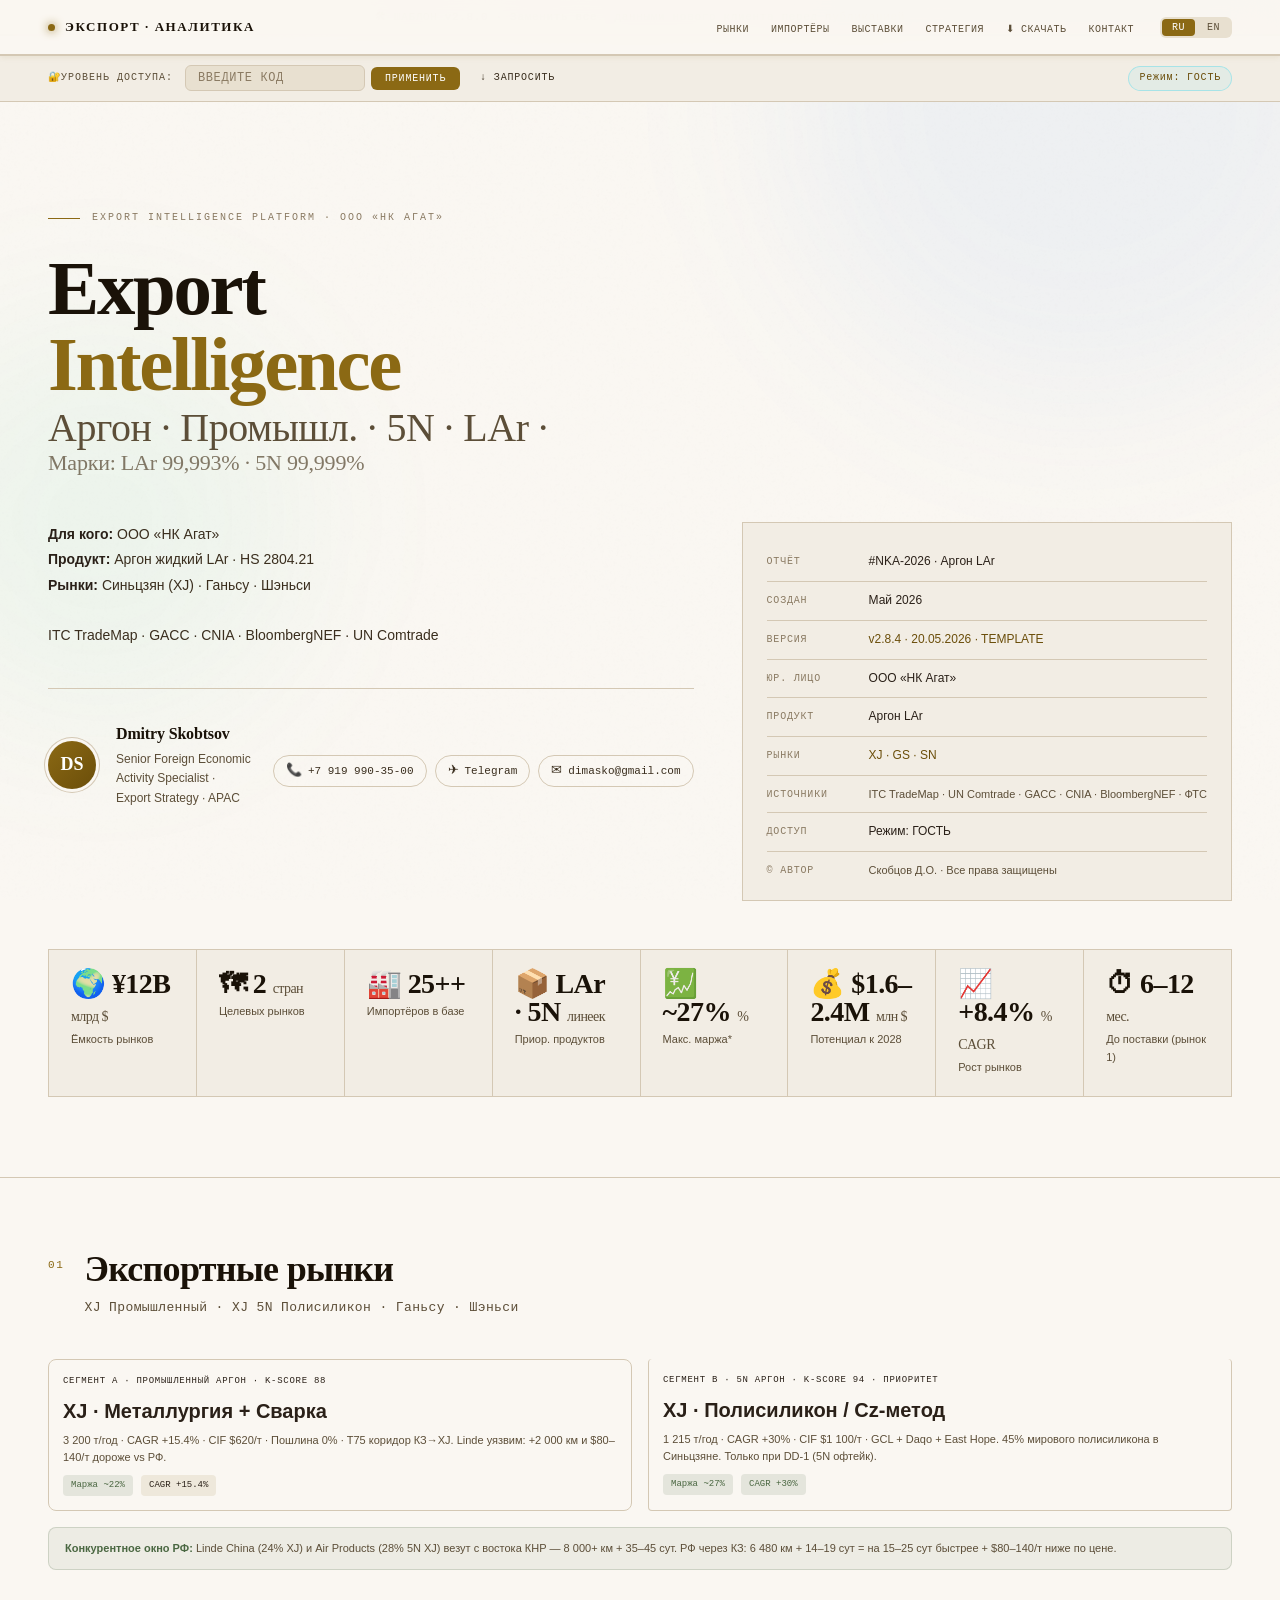
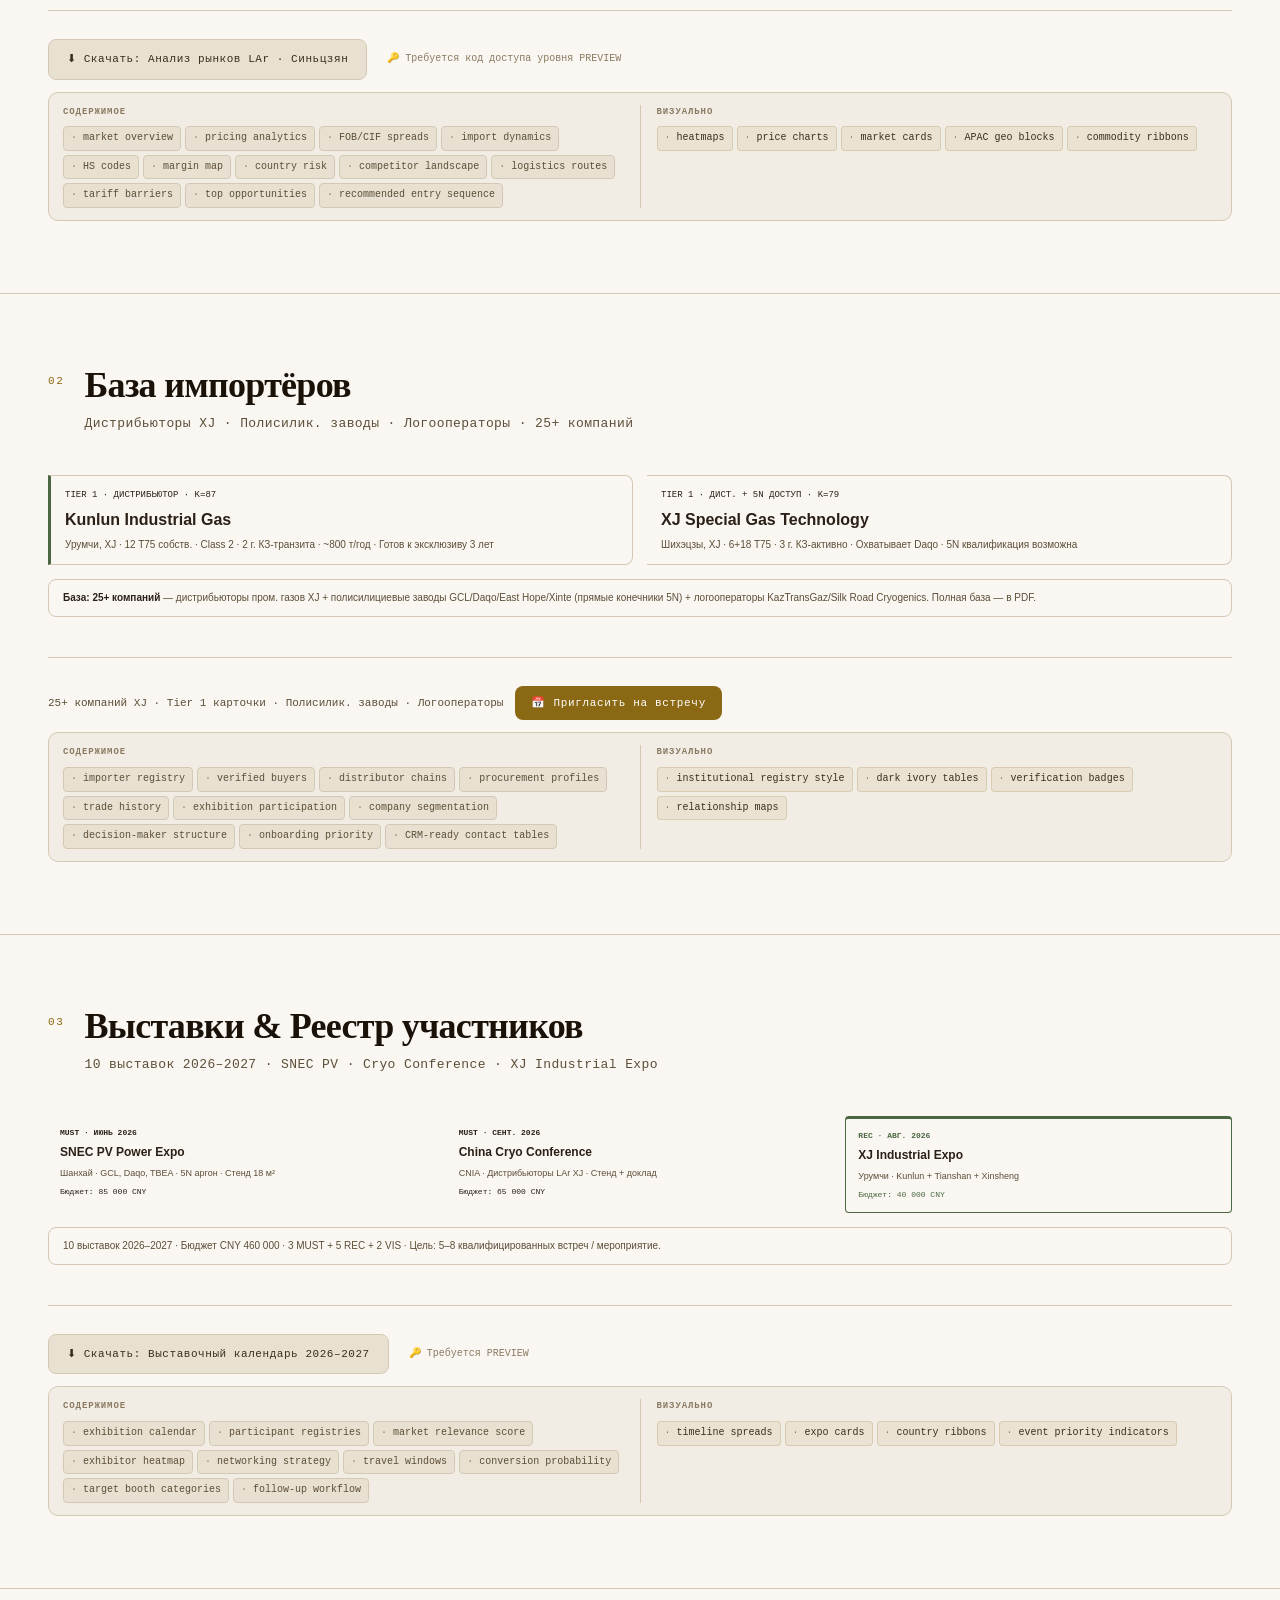
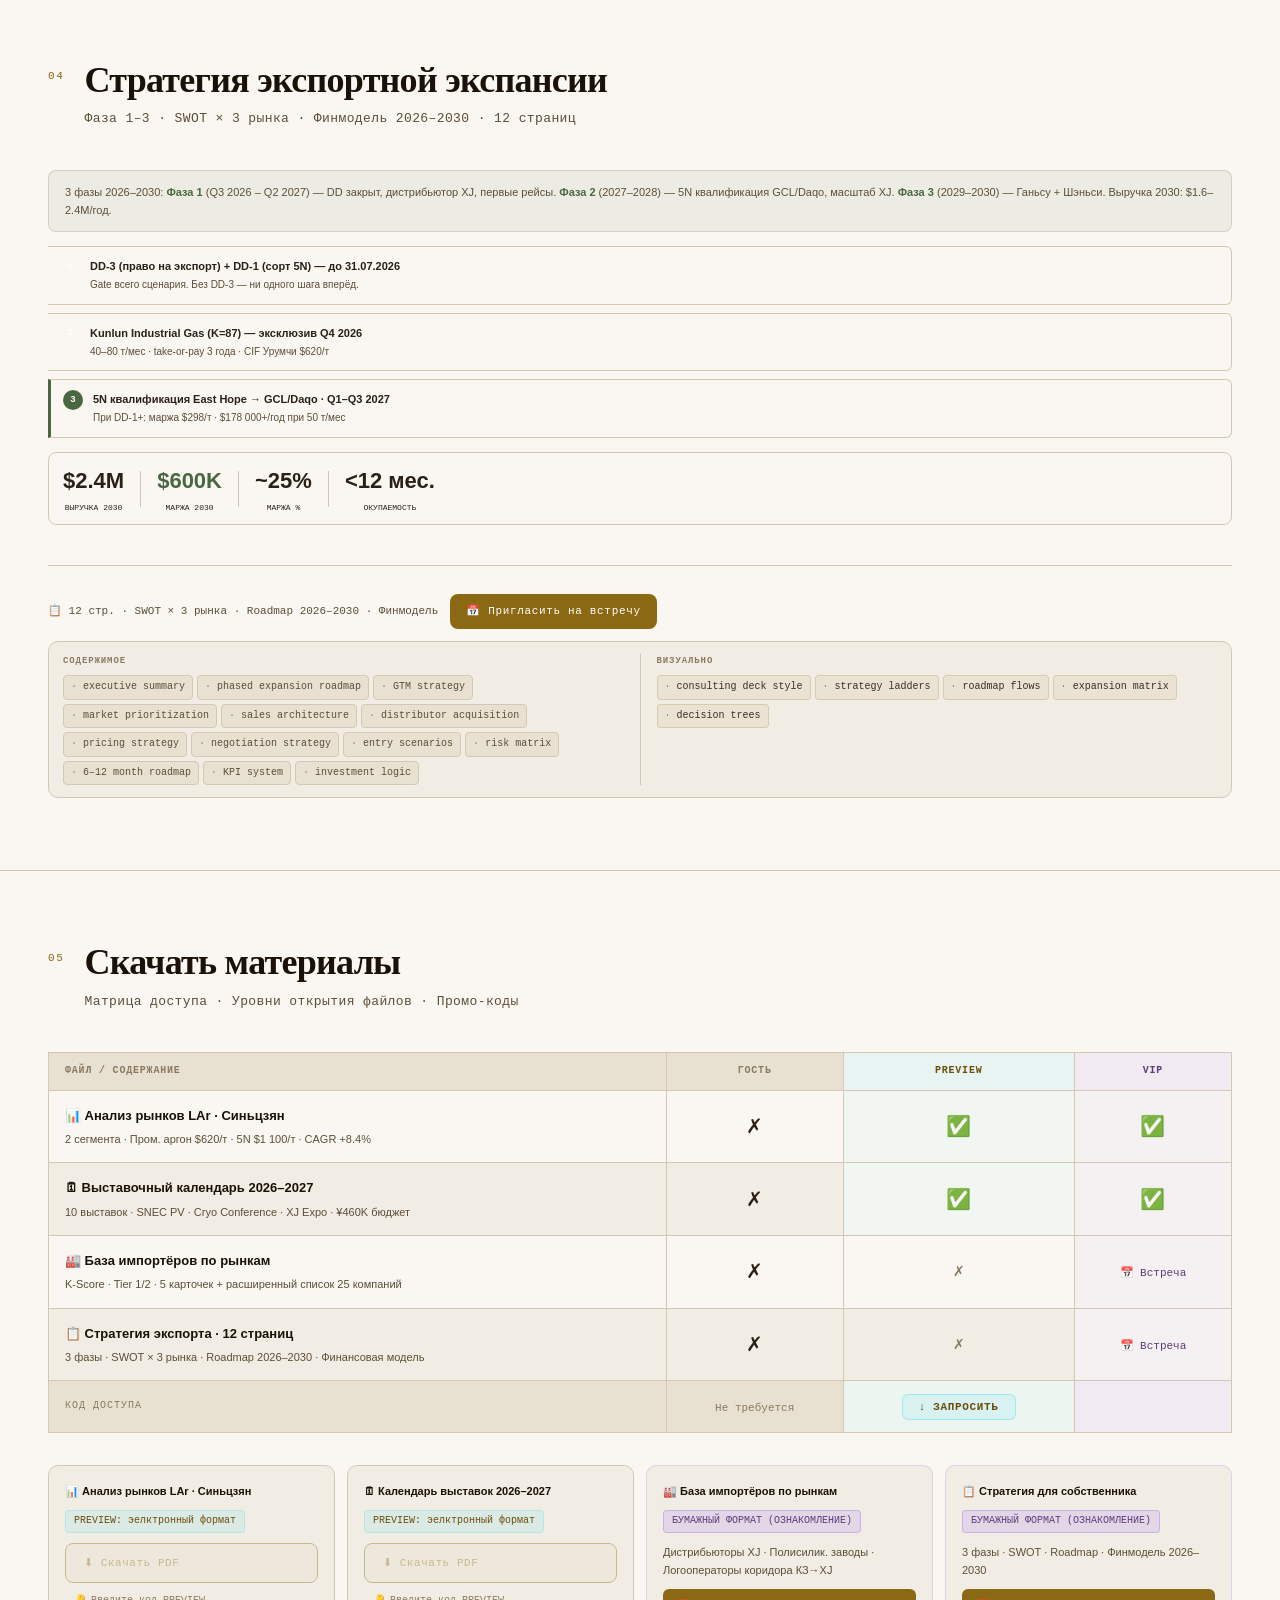
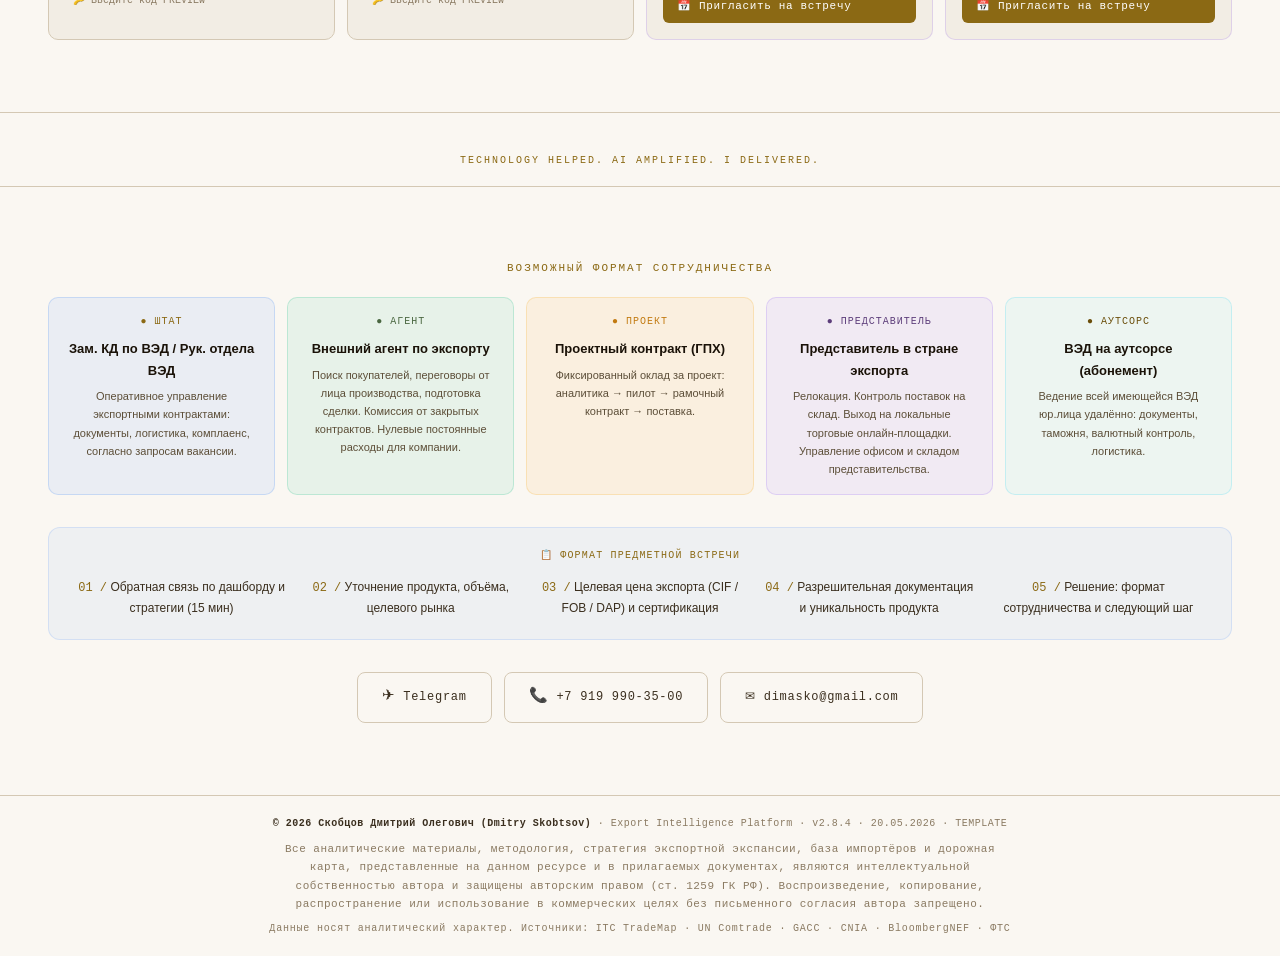
==== argon/index.html @ 14a4529c "fix v2.8.5: VIP buttons — DL_STYLE, unique ids, -bar transform [EIP argon NKA-2026]" ====
<!DOCTYPE html>
<html lang="ru"><head>
<!-- MASTER TEMPLATE v2.8.5 | Rules: tab-strip+showTab | container wrapper | max 2 imp-cards | roadmap-steps | no PDF in download-bar | tease principle | SKILL_init_v2.1 | FIXES: slot-empty comments only, CODES_HASH full not admin, FILE_URLS .html placeholders, VIP lvl>=2 transform -->
<meta http-equiv="Content-Type" content="text/html; charset=UTF-8">

<meta name="viewport" content="width=device-width, initial-scale=1.0">
<meta name="description" content="Export Intelligence Platform — Dmitry Skobtsov | Аргон LAr · Синьцзян · #NKA-2026">
<meta name="author" content="Dmitry Skobtsov">
<meta name="version" content="2.8.0">
<meta name="created" content="2026-05-10">
<meta name="copyright" content="© 2026 Dmitry Skobtsov. Все права защищены.">
<title>Export Intelligence · Dmitry Skobtsov · v2.8.2 · Template</title>

<link rel="preconnect" href="https://fonts.googleapis.com/">
<link href="./index_v2_6_3_files/css2" rel="stylesheet">

<style>
/* ═══════════════════════════════════════════════════════════════════
   TOKENS — Ivory-Bronze palette (v2.8.0)
═══════════════════════════════════════════════════════════════════ */

/* ═══ SLOT EMPTY STATE (template placeholder UI) ═══ */
.slot-empty{display:flex;flex-direction:column;align-items:center;justify-content:center;
  min-height:120px;border:1.5px dashed var(--line);border-radius:10px;margin:16px 0;
  background:var(--ink2);color:var(--dim);text-align:center;padding:20px;}
.slot-icon{font-size:28px;margin-bottom:8px;opacity:.4;}
.slot-label{font-size:13px;font-weight:600;color:var(--ghost);margin-bottom:4px;}
.slot-sub{font-family:var(--font-mono);font-size:10px;color:var(--muted);}
.slot-sub code{background:var(--ink3);padding:1px 5px;border-radius:3px;color:var(--amber);}

/* ═══ TEMPLATE v2.8.0 — заменить  перед публикацией ═══ */
:root {
  --ink: #faf7f2;
  --ink2: #f2ede4;
  --ink3: #e8e0d0;
  --line: #d4c8b4;
  --muted: #8a7a62;
  --dim: #5c4e38;
  --ghost: #3a2e1e;
  --text: #2a2018;
  --bright: #1a1208;
  --white: #ffffff;

  --blue: #8b6914;
  --blue-dim: rgba(139,105,20,.1);
  --cyan: #6b4e0a;
  --green: #4a6741;
  --green-dim: rgba(74,103,65,.1);
  --amber: #c27a10;
  --amber-dim: rgba(194,122,16,.1);
  --red: #8b2020;
  --purple: #5c3d7a;

  --blur-radius: 8px;
  --font-display: 'Cormorant Garamond', Georgia, serif;
  --font-mono: 'JetBrains Mono', monospace;
  --font-body: 'Manrope', sans-serif;
}

/* ── RESET ── */
*, *::before, *::after { box-sizing: border-box; margin: 0; padding: 0; }
html { scroll-behavior: smooth; font-size: 15px; }
body {
  background: #faf7f2;
  color: var(--text);
  font-family: var(--font-body);
  line-height: 1.65;
  overflow-x: hidden;
  -webkit-font-smoothing: antialiased;
}
::-webkit-scrollbar { width: 4px; }
::-webkit-scrollbar-track { background: var(--ink2); }
::-webkit-scrollbar-thumb { background: var(--muted); border-radius: 2px; }
a { color: var(--blue); text-decoration: none; }
a:hover { color: var(--cyan); }
img { max-width: 100%; }

/* ── NOISE TEXTURE ── */
body::before {
  content: '';
  position: fixed; inset: 0; z-index: 0;
  background-image: url("data:image/svg+xml,%3Csvg viewBox='0 0 256 256' xmlns='http://www.w3.org/2000/svg'%3E%3Cfilter id='noise'%3E%3CfeTurbulence type='fractalNoise' baseFrequency='0.9' numOctaves='4' stitchTiles='stitch'/%3E%3C/filter%3E%3Crect width='100%25' height='100%25' filter='url(%23noise)' opacity='0.03'/%3E%3C/svg%3E");
  pointer-events: none; opacity: .5;
}

/* ── GLOW ORBS ── */
.orb {
  position: fixed; border-radius: 50%;
  filter: blur(80px); pointer-events: none; z-index: 0;
}
.orb-1 { width: 600px; height: 600px; background: rgba(59,130,246,.06); top: -200px; right: -100px; animation: drift 20s ease-in-out infinite; }
.orb-2 { width: 400px; height: 400px; background: rgba(16,185,129,.05); bottom: 20%; left: -100px; animation: drift 25s ease-in-out infinite reverse; }
@keyframes drift { 0%,100%{transform:translate(0,0)} 50%{transform:translate(30px,20px)} }

/* ═══════════════════════════════════════════════════════════════════
   NAVIGATION
═══════════════════════════════════════════════════════════════════ */
.nav {
  position: fixed; top: 0; left: 0; right: 0; z-index: 1000;
  background: rgba(250,247,242,.97);
  backdrop-filter: blur(20px);
  -webkit-backdrop-filter: blur(20px);
  border-bottom: 2px solid var(--line);
  box-shadow: 0 1px 6px rgba(139,105,20,.10);
  height: 56px;
  display: flex; align-items: center;
  padding: 0 clamp(16px,4vw,48px);
  gap: 0;
}
.nav-brand {
  font-family: var(--font-display);
  font-size: 13px; font-weight: 700;
  letter-spacing: .12em; text-transform: uppercase;
  color: var(--bright);
  margin-right: auto;
  display: flex; align-items: center; gap: 10px;
}
.nav-brand-dot {
  width: 7px; height: 7px; border-radius: 50%;
  background: var(--blue);
  box-shadow: 0 0 10px var(--blue);
  animation: pulse-dot 2s ease infinite;
}
@keyframes pulse-dot { 0%,100%{opacity:1;transform:scale(1)} 50%{opacity:.5;transform:scale(.8)} }

.nav-links {
  display: flex; gap: 2px;
  list-style: none;
}
.nav-links a {
  font-family: var(--font-mono);
  font-size: 10px; font-weight: 400;
  color: var(--dim);
  padding: 5px 10px; border-radius: 5px;
  transition: all .2s; letter-spacing: .05em;
  text-transform: uppercase;
}
.nav-links a:hover, .nav-links a.active { color: var(--text); background: var(--ink3); }

.lang-toggle {
  display: flex; gap: 2px; margin-left: 16px;
  background: var(--ink3); border-radius: 6px; padding: 2px;
}
.lang-btn {
  font-family: var(--font-mono); font-size: 10px;
  padding: 3px 10px; border-radius: 4px; border: none;
  cursor: pointer; color: var(--dim);
  background: transparent; transition: all .2s; letter-spacing: .05em;
}
.lang-btn.active { background: var(--blue); color: var(--white); }

/* mobile menu */
.burger {
  display: none; flex-direction: column; gap: 5px;
  cursor: pointer; padding: 8px; margin-left: 12px;
}
.burger span { width: 22px; height: 2px; background: var(--ghost); border-radius: 1px; transition: all .3s; }

/* ═══════════════════════════════════════════════════════════════════
   PROMO CODE BAR
═══════════════════════════════════════════════════════════════════ */
.promo-bar {
  position: fixed; top: 56px; left: 0; right: 0; z-index: 999;
  background: rgba(242,237,228,.98);
  backdrop-filter: blur(16px);
  -webkit-backdrop-filter: blur(16px);
  border-bottom: 1px solid var(--line);
  padding: 8px clamp(16px,4vw,48px);
  display: flex; align-items: center; gap: 12px; flex-wrap: wrap;
}
.promo-label {
  font-family: var(--font-mono); font-size: 10px;
  color: var(--dim); letter-spacing: .1em; text-transform: uppercase;
  white-space: nowrap;
}
.promo-input-wrap {
  display: flex; gap: 6px; align-items: center;
}
.promo-input {
  font-family: var(--font-mono); font-size: 12px;
  background: var(--ink3); border: 1px solid var(--line);
  color: var(--bright); padding: 5px 12px; border-radius: 6px;
  outline: none; width: 180px; letter-spacing: .1em;
  transition: border-color .2s;
}
.promo-input:focus { border-color: var(--blue); }
.promo-input::placeholder { color: var(--muted); letter-spacing: .05em; }
.promo-btn {
  font-family: var(--font-mono); font-size: 10px;
  background: var(--blue); color: var(--white);
  border: none; padding: 6px 14px; border-radius: 6px;
  cursor: pointer; letter-spacing: .08em; text-transform: uppercase;
  transition: all .2s;
}
.promo-btn:hover { background: #2563eb; }
.promo-status {
  font-family: var(--font-mono); font-size: 11px;
  padding: 4px 10px; border-radius: 5px; display: none;
}
.promo-status.show { display: inline-flex; align-items: center; gap: 6px; }
.promo-status.ok { background: var(--green-dim); color: var(--green); border: 1px solid rgba(16,185,129,.2); }
.promo-status.vip { background: rgba(139,92,246,.12); color: var(--purple); border: 1px solid rgba(139,92,246,.2); }
.promo-status.err { background: rgba(239,68,68,.1); color: var(--red); border: 1px solid rgba(239,68,68,.2); }
.access-badge {
  margin-left: auto; white-space: nowrap;
  font-family: var(--font-mono); font-size: 10px;
  padding: 3px 10px; border-radius: 20px;
  border: 1px solid var(--line); color: var(--muted);
  letter-spacing: .08em;
}
.access-badge.preview { border-color: rgba(34,211,238,.3); color: var(--cyan); background: rgba(34,211,238,.07); }
.access-badge.full { border-color: rgba(139,92,246,.4); color: var(--purple); background: rgba(139,92,246,.1); }

/* ═══════════════════════════════════════════════════════════════════
   LAYOUT
═══════════════════════════════════════════════════════════════════ */
.main { position: relative; z-index: 1; padding-top: 110px; }
.container { max-width: 1280px; margin: 0 auto; padding: 0 clamp(16px,4vw,48px); }
.section { padding: 72px 0; }
.section + .section { border-top: 1px solid var(--line); }

/* ═══════════════════════════════════════════════════════════════════
   SECTION HEADER
═══════════════════════════════════════════════════════════════════ */
.sec-header {
  display: flex; align-items: flex-start; gap: 20px;
  margin-bottom: 40px;
}
.sec-num {
  font-family: var(--font-mono); font-size: 11px;
  color: var(--blue); letter-spacing: .15em;
  padding-top: 6px; white-space: nowrap;
}
.sec-titles { flex: 1; }
.sec-title {
  font-family: var(--font-display);
  font-size: clamp(22px, 3vw, 36px);
  font-weight: 700; color: var(--bright);
  letter-spacing: -.02em; line-height: 1.1;
  margin-bottom: 8px;
}
.sec-sub {
  font-size: 13px; color: var(--dim);
  font-family: var(--font-mono); letter-spacing: .03em;
}
.sec-action { margin-left: auto; flex-shrink: 0; }

/* ═══════════════════════════════════════════════════════════════════
   HERO / PREAMBLE
═══════════════════════════════════════════════════════════════════ */
.hero {
  padding: 64px 0 80px;
  border-bottom: 1px solid var(--line);
}
.hero-meta {
  font-family: var(--font-mono); font-size: 10px;
  color: var(--muted); letter-spacing: .2em; text-transform: uppercase;
  margin-bottom: 24px;
  display: flex; align-items: center; gap: 12px;
}
.hero-meta::before {
  content: ''; display: block;
  width: 32px; height: 1px; background: var(--blue);
}
.hero-title {
  font-family: var(--font-display);
  font-size: clamp(36px, 6vw, 80px);
  font-weight: 800; line-height: 1.0;
  letter-spacing: -.03em;
  color: var(--bright);
  margin-bottom: 16px;
}
.hero-title .line2 { color: var(--blue); display: block; }
.hero-title .line3 { color: var(--dim); font-size: .52em; font-weight: 400; display: block; letter-spacing: -.01em; margin-top: 4px; }

.hero-grid { display: grid; grid-template-columns: 1fr auto; gap: 48px; align-items: start; margin-top: 48px; }
.hero-brief { font-size: 14px; color: var(--ghost); line-height: 1.8; max-width: 640px; }
.hero-brief strong { color: var(--text); }

.meta-card {
  background: var(--ink2);
  border: 1px solid var(--line);
  border-radius: var(--r-lg);
  padding: 20px 24px;
  min-width: 280px;
}
.meta-row {
  display: flex; gap: 12px; padding: 9px 0;
  border-bottom: 1px solid var(--line); font-size: 12px;
}
.meta-row:last-child { border-bottom: none; padding-bottom: 0; }
.meta-key {
  font-family: var(--font-mono); color: var(--muted);
  font-size: 10px; letter-spacing: .08em; text-transform: uppercase;
  min-width: 90px; padding-top: 2px;
}
.meta-val { color: var(--text); font-weight: 500; }
.meta-val.highlight { color: var(--cyan); }
.meta-val.dim { color: var(--dim); font-size: 11px; }

/* author strip */
.author-strip {
  margin-top: 40px; padding-top: 32px;
  border-top: 1px solid var(--line);
  display: flex; align-items: center; gap: 20px; flex-wrap: wrap;
}
.author-avatar {
  width: 48px; height: 48px; border-radius: 50%;
  background: linear-gradient(135deg, var(--blue), var(--cyan));
  display: flex; align-items: center; justify-content: center;
  font-family: var(--font-display); font-size: 18px; font-weight: 700;
  color: var(--white); flex-shrink: 0;
  box-shadow: 0 0 0 3px var(--ink), 0 0 0 4px var(--line);
}
.author-info { flex: 1; }
.author-name {
  font-family: var(--font-display); font-size: 16px; font-weight: 700;
  color: var(--bright); letter-spacing: -.01em;
}
.author-title { font-size: 12px; color: var(--dim); margin-top: 2px; }
.author-contacts { display: flex; gap: 8px; margin-top: 12px; flex-wrap: wrap; }
.contact-pill {
  font-family: var(--font-mono); font-size: 11px;
  padding: 4px 12px; border-radius: 20px;
  border: 1px solid var(--line); color: var(--ghost);
  transition: all .2s; display: flex; align-items: center; gap: 6px;
}
.contact-pill:hover { border-color: var(--blue); color: var(--blue); }
.contact-pill .icon { font-size: 13px; }

/* KPI bar */
.kpi-strip {
  display: grid; grid-template-columns: repeat(auto-fit, minmax(140px, 1fr));
  gap: 1px; background: var(--line);
  border: 1px solid var(--line); border-radius: var(--r-lg);
  overflow: hidden; margin-top: 48px;
}
.kpi-cell { background: var(--ink2); padding: 20px 22px; }
.kpi-val {
  font-family: var(--font-display);
  font-size: 28px; font-weight: 800;
  color: var(--bright); letter-spacing: -.02em; line-height: 1;
  margin-bottom: 4px;
}
.kpi-val span { font-size: 14px; font-weight: 400; color: var(--dim); }
.kpi-lbl { font-size: 11px; color: var(--dim); }

/* ═══════════════════════════════════════════════════════════════════
   BLUR SYSTEM
═══════════════════════════════════════════════════════════════════ */
.blur-content {
  position: relative;
  transition: filter .4s ease;
}
/* Guest: rows 3+ are blurred */
.blur-content[data-blur="guest"] { filter: blur(var(--blur-radius)); user-select: none; pointer-events: none; }
/* Preview: rows 6+ are blurred */
.blur-content[data-blur="preview"] { filter: blur(var(--blur-radius)); user-select: none; pointer-events: none; }

/* Lock overlay */
.blur-wrap {
  position: relative; overflow: hidden;
}
.blur-lock {
  display: none;
  position: absolute; bottom: 0; left: 0; right: 0;
  background: linear-gradient(to top, var(--ink) 20%, transparent 100%);
  height: 120px; z-index: 10;
  align-items: flex-end; padding: 16px;
}
.blur-lock.visible { display: flex; }
.blur-lock-msg {
  font-family: var(--font-mono); font-size: 11px;
  color: var(--dim); display: flex; align-items: center; gap: 8px;
}
.blur-lock-msg .key-icon {
  font-size: 14px;
}

/* section-level blur overlay */
.section-blur-wrap { position: relative; }
.section-overlay {
  display: none;
  position: absolute; inset: 0;
  background: linear-gradient(to bottom, transparent 0%, rgba(11,13,17,.95) 40%, var(--ink) 100%);
  z-index: 20;
  align-items: center; justify-content: center;
  flex-direction: column; gap: 12px;
  text-align: center;
}
.section-overlay.visible { display: flex; }
.overlay-title {
  font-family: var(--font-display); font-size: 18px; font-weight: 600;
  color: var(--text);
}
.overlay-hint {
  font-family: var(--font-mono); font-size: 11px; color: var(--dim);
}

/* ═══════════════════════════════════════════════════════════════════
   CARDS & TABLES
═══════════════════════════════════════════════════════════════════ */
.card {
  background: var(--ink2); border: 1px solid var(--line);
  border-radius: var(--r-lg); padding: 20px 22px;
  transition: border-color .2s;
}
.card:hover { border-color: var(--muted); }
.card-title {
  font-family: var(--font-display); font-size: 14px; font-weight: 600;
  color: var(--bright); margin-bottom: 4px;
}
.card-sub { font-size: 11px; color: var(--dim); margin-bottom: 14px; font-family: var(--font-mono); }

/* grid layouts */
.grid-2 { display: grid; grid-template-columns: 1fr 1fr; gap: 14px; }
.grid-3 { display: grid; grid-template-columns: repeat(3, 1fr); gap: 14px; }
.grid-auto { display: grid; grid-template-columns: repeat(auto-fill, minmax(280px, 1fr)); gap: 14px; }

/* data table */
.data-table-wrap { overflow-x: auto; border-radius: var(--r); border: 1px solid var(--line); }
.data-table { width: 100%; border-collapse: collapse; min-width: 600px; }
.data-table th {
  font-family: var(--font-mono); font-size: 10px; font-weight: 500;
  color: var(--muted); text-align: left; padding: 10px 14px;
  background: var(--ink3); border-bottom: 1px solid var(--line);
  letter-spacing: .08em; text-transform: uppercase; white-space: nowrap;
}
.data-table td {
  padding: 10px 14px; border-bottom: 1px solid var(--line);
  font-size: 12px; vertical-align: middle;
}
.data-table tr:last-child td { border-bottom: none; }
.data-table tr:hover td { background: rgba(59,130,246,.04); }
.co-name { font-weight: 600; color: var(--bright); }
.co-type { font-size: 10px; color: var(--dim); margin-top: 1px; }

/* tags */
.tag-row { display: flex; gap: 4px; flex-wrap: wrap; }
.tag {
  font-family: var(--font-mono); font-size: 10px;
  padding: 2px 7px; border-radius: 4px;
  background: rgba(59,130,246,.1); border: 1px solid rgba(59,130,246,.2);
  color: #93c5fd; white-space: nowrap;
}
.tag.green { background: var(--green-dim); border-color: rgba(16,185,129,.25); color: #6ee7b7; }
.tag.amber { background: var(--amber-dim); border-color: rgba(245,158,11,.2); color: #fcd34d; }

/* priority pills */
.pri { font-family: var(--font-mono); font-size: 10px; font-weight: 600; padding: 2px 8px; border-radius: 4px; white-space: nowrap; }
.pri-h { background: var(--green-dim); color: var(--green); border: 1px solid rgba(16,185,129,.3); }
.pri-m { background: var(--amber-dim); color: var(--amber); border: 1px solid rgba(245,158,11,.25); }
.pri-l { background: var(--ink3); color: var(--muted); border: 1px solid var(--line); }

/* mini bar */
.mini-bar-wrap { display: flex; align-items: center; gap: 8px; font-size: 11px; }
.mini-track { width: 52px; height: 3px; background: var(--ink3); border-radius: 2px; overflow: hidden; }
.mini-fill { height: 100%; background: var(--blue); border-radius: 2px; }

/* flow bars */
.flow-list { display: flex; flex-direction: column; gap: 8px; margin-top: 12px; }
.flow-item { display: grid; grid-template-columns: 100px 1fr 40px; gap: 8px; align-items: center; font-size: 11px; }
.fl { color: var(--dim); overflow: hidden; text-overflow: ellipsis; white-space: nowrap; }
.ft { background: var(--ink3); border-radius: 2px; height: 4px; overflow: hidden; }
.ff { height: 100%; border-radius: 2px; transition: width 1s ease; }
.fp { text-align: right; font-family: var(--font-mono); color: var(--ghost); font-size: 10px; }

/* price mini-chart bars */
.price-bars { display: flex; align-items: flex-end; gap: 3px; height: 40px; }
.price-bar { flex: 1; border-radius: 2px 2px 0 0; opacity: .75; transition: opacity .2s; min-height: 4px; }
.price-bar:hover { opacity: 1; }
.chart-row { display: flex; justify-content: space-between; margin-top: 4px; }
.chart-lbl { font-family: var(--font-mono); font-size: 9px; color: var(--muted); }

/* ═══════════════════════════════════════════════════════════════════
   PRICE CARDS
═══════════════════════════════════════════════════════════════════ */
.price-card {
  background: var(--ink2); border: 1px solid var(--line);
  border-radius: var(--r-lg); padding: 18px 20px;
  position: relative; overflow: hidden;
}
.price-card::before {
  content: ''; position: absolute; top: 0; left: 0; right: 0; height: 2px;
}
.pc-blue::before { background: var(--blue); }
.pc-cyan::before { background: var(--cyan); }
.pc-green::before { background: var(--green); }
.pc-amber::before { background: var(--amber); }
.pc-purple::before { background: var(--purple); }
.price-name { font-size: 12px; font-weight: 600; color: var(--text); line-height: 1.4; margin-bottom: 4px; }
.price-hs { font-family: var(--font-mono); font-size: 10px; color: var(--muted); margin-bottom: 12px; }
.price-val {
  font-family: var(--font-display); font-size: 22px; font-weight: 800;
  color: var(--bright); letter-spacing: -.02em;
}
.price-unit { font-size: 11px; font-family: var(--font-mono); color: var(--dim); }
.price-delta { font-family: var(--font-mono); font-size: 11px; margin: 4px 0 12px; }
.delta-up { color: var(--green); }
.delta-down { color: var(--red); }
.price-range { font-size: 11px; color: var(--ghost); margin-top: 8px; }
.price-range strong { color: var(--text); }
.price-source { font-size: 10px; color: var(--muted); margin-top: 8px; font-family: var(--font-mono); border-top: 1px solid var(--line); padding-top: 8px; }
.price-markets { display: flex; gap: 4px; margin-top: 8px; }
.mkt-dot { font-family: var(--font-mono); font-size: 9px; padding: 2px 6px; border-radius: 3px; font-weight: 600; }
.m-cn { background: rgba(255,71,71,.12); color: #fca5a5; }
.m-in { background: var(--amber-dim); color: #fcd34d; }
.m-id { background: var(--green-dim); color: #6ee7b7; }
.m-my { background: var(--blue-dim); color: #93c5fd; }
.m-kr { background: rgba(139,92,246,.12); color: #c4b5fd; }
.m-vn { background: rgba(34,211,238,.1); color: #67e8f9; }

/* ═══════════════════════════════════════════════════════════════════
   MARKET TABS
═══════════════════════════════════════════════════════════════════ */
.tab-strip {
  display: flex; gap: 2px; flex-wrap: wrap;
  background: var(--ink2); padding: 4px; border-radius: 8px;
  border: 1px solid var(--line); margin-bottom: 24px; width: fit-content;
}
.tab-btn {
  font-family: var(--font-mono); font-size: 11px;
  padding: 6px 14px; border-radius: 6px; border: none;
  background: transparent; color: var(--dim);
  cursor: pointer; transition: all .2s; letter-spacing: .04em;
}
.tab-btn:hover { color: var(--text); background: var(--ink3); }
.tab-btn.act { background: var(--blue); color: var(--white); }
.tab-pane { display: none; }
.tab-pane.act { display: block; }

/* ═══════════════════════════════════════════════════════════════════
   STRATEGY ITEMS
═══════════════════════════════════════════════════════════════════ */
.strat-list { display: flex; flex-direction: column; gap: 6px; }
.strat-item {
  display: grid; grid-template-columns: 44px 1fr auto;
  align-items: center; gap: 14px;
  padding: 14px 16px;
  background: var(--ink2); border: 1px solid var(--line);
  border-radius: var(--r); transition: border-color .2s;
}
.strat-item:hover { border-color: var(--muted); }
.s-rank {
  font-family: var(--font-display); font-size: 22px; font-weight: 800;
  color: var(--muted); text-align: center; line-height: 1;
}
.s-rank.gold { color: var(--amber); }
.s-name { font-weight: 600; font-size: 13px; color: var(--bright); margin-bottom: 2px; }
.s-det { font-size: 11px; color: var(--dim); }
.s-margin-box { text-align: right; }
.s-pct { font-family: var(--font-display); font-size: 20px; font-weight: 800; color: var(--green); }
.s-price { font-family: var(--font-mono); font-size: 10px; color: var(--dim); }

/* ═══════════════════════════════════════════════════════════════════
   STEP TABLE (strategy roadmap)
═══════════════════════════════════════════════════════════════════ */
.step-table { display: flex; flex-direction: column; gap: 1px; }
.step-row {
  display: grid; grid-template-columns: 48px 1fr 180px;
  gap: 0; background: var(--ink2); border: 1px solid var(--line);
  border-radius: var(--r);
  overflow: hidden; font-size: 12px;
}
.step-num {
  background: var(--ink3); padding: 14px;
  font-family: var(--font-display); font-size: 18px; font-weight: 800;
  color: var(--blue); text-align: center;
  display: flex; align-items: center; justify-content: center;
  border-right: 1px solid var(--line);
}
.step-content { padding: 14px 16px; color: var(--text); line-height: 1.5; }
.step-deadline {
  padding: 14px; text-align: center;
  border-left: 1px solid var(--line);
  font-family: var(--font-mono); font-size: 10px;
  color: var(--amber); letter-spacing: .04em;
  display: flex; align-items: center; justify-content: center;
}

/* ═══════════════════════════════════════════════════════════════════
   CALENDAR TABLE
═══════════════════════════════════════════════════════════════════ */
.cal-table { width: 100%; border-collapse: collapse; }
.cal-table th {
  font-family: var(--font-mono); font-size: 10px; color: var(--muted);
  text-align: left; padding: 8px 12px; border-bottom: 1px solid var(--line);
  letter-spacing: .08em; text-transform: uppercase;
}
.cal-table td { padding: 10px 12px; border-bottom: 1px solid var(--line); font-size: 12px; vertical-align: middle; }
.cal-table tr:hover td { background: rgba(59,130,246,.04); }
.cal-table tr:last-child td { border-bottom: none; }
.cal-date { font-family: var(--font-mono); font-weight: 500; color: var(--blue); white-space: nowrap; }
.cal-name { font-weight: 600; color: var(--bright); }
.cal-loc { color: var(--dim); }
.cal-link a { color: var(--blue); font-family: var(--font-mono); font-size: 10px; }
.cal-link a:hover { color: var(--cyan); }
.cflag { display: inline-flex; align-items: center; gap: 4px; padding: 2px 8px; border-radius: 20px; font-family: var(--font-mono); font-size: 10px; }

/* ═══════════════════════════════════════════════════════════════════
   ADVANTAGES TABLE
═══════════════════════════════════════════════════════════════════ */
.adv-table { width: 100%; border-collapse: collapse; }
.adv-table th {
  font-size: 11px; text-align: left; padding: 10px 14px;
  background: var(--ink3); color: var(--dim);
  border: 1px solid var(--line); text-transform: uppercase; letter-spacing: .07em;
}
.adv-table th:last-child { color: var(--green); }
.adv-table td { padding: 10px 14px; border: 1px solid var(--line); font-size: 12px; vertical-align: top; }
.adv-table td:first-child { font-weight: 600; background: var(--ink2); color: var(--text); white-space: nowrap; }
.val-win { color: var(--green); }
.val-lose { color: var(--red); }
.val-neu { color: var(--dim); }

/* ═══════════════════════════════════════════════════════════════════
   DOWNLOAD BUTTON
═══════════════════════════════════════════════════════════════════ */
.download-bar {
  margin-top: 40px; padding-top: 28px;
  border-top: 1px solid var(--line);
  display: flex; align-items: center; gap: 12px; flex-wrap: wrap;
}
.dl-btn {
  display: inline-flex; align-items: center; gap: 8px;
  font-family: var(--font-mono); font-size: 11px; font-weight: 500;
  padding: 10px 18px; border-radius: 8px;
  border: 1px solid var(--line);
  background: var(--ink3); color: var(--ghost);
  cursor: pointer; transition: all .25s; letter-spacing: .05em;
  text-decoration: none; position: relative; overflow: hidden;
}
.dl-btn::before {
  content: ''; position: absolute; inset: 0;
  background: linear-gradient(135deg, transparent, rgba(59,130,246,.08));
  opacity: 0; transition: opacity .25s;
}
.dl-btn:hover { border-color: var(--blue); color: var(--blue); }
.dl-btn:hover::before { opacity: 1; }
.dl-icon { font-size: 14px; }
.dl-locked {
  font-family: var(--font-mono); font-size: 10px;
  color: var(--muted); display: flex; align-items: center; gap: 6px;
  margin-left: 8px;
}

/* ═══════════════════════════════════════════════════════════════════
   ALERT BOX
═══════════════════════════════════════════════════════════════════ */
.alert {
  padding: 12px 16px; border-radius: var(--r);
  border-left: 3px solid; font-size: 12px; line-height: 1.7; margin-bottom: 16px;
}
.alert-info { background: var(--blue-dim); border-color: var(--blue); }
.alert-success { background: var(--green-dim); border-color: var(--green); }
.alert-warn { background: var(--amber-dim); border-color: var(--amber); }

/* ═══════════════════════════════════════════════════════════════════
   FOOTER / CTA
═══════════════════════════════════════════════════════════════════ */
.footer-cta {
  border-top: 1px solid var(--line);
  padding: 72px 0;
  text-align: center;
}
.cta-eyebrow {
  font-family: var(--font-mono); font-size: 10px;
  color: var(--blue); letter-spacing: .2em; text-transform: uppercase;
  margin-bottom: 16px;
}
.cta-title {
  font-family: var(--font-display);
  font-size: clamp(28px, 4vw, 52px);
  font-weight: 800; color: var(--bright);
  letter-spacing: -.02em; margin-bottom: 12px; line-height: 1.1;
}
.cta-sub { font-size: 14px; color: var(--dim); max-width: 520px; margin: 0 auto 32px; line-height: 1.7; }
.cta-contacts {
  display: flex; gap: 12px; justify-content: center; flex-wrap: wrap;
}
.cta-btn {
  display: inline-flex; align-items: center; gap: 10px;
  font-family: var(--font-mono); font-size: 12px; font-weight: 500;
  padding: 12px 24px; border-radius: 8px;
  transition: all .25s; letter-spacing: .06em;
}
.cta-btn-primary {
  background: var(--blue); color: var(--white); border: none;
}
.cta-btn-primary:hover { background: #2563eb; color: var(--white); transform: translateY(-1px); }
.cta-btn-ghost {
  background: transparent; color: var(--ghost);
  border: 1px solid var(--line);
}
.cta-btn-ghost:hover { border-color: var(--muted); color: var(--text); }

.footer-legal {
  border-top: 1px solid var(--line); padding: 20px;
  text-align: center; font-family: var(--font-mono); font-size: 10px;
  color: var(--muted); letter-spacing: .05em;
}

/* ═══════════════════════════════════════════════════════════════════
   RESPONSIVE
═══════════════════════════════════════════════════════════════════ */
@media (max-width: 900px) {
  .hero-grid { grid-template-columns: 1fr; }
  .meta-card { min-width: auto; width: 100%; }
  .grid-2, .grid-3 { grid-template-columns: 1fr; }
  .step-row { grid-template-columns: 44px 1fr; }
  .step-deadline { display: none; }
  .nav-links { display: none; }
  .burger { display: flex; }
  .kpi-strip { grid-template-columns: repeat(2, 1fr); }
}
@media (max-width: 600px) {
  .kpi-strip { grid-template-columns: repeat(2, 1fr); }
  .promo-bar { gap: 8px; }
  .promo-input { width: 140px; }
  .access-badge { display: none; }
  .tab-strip { width: 100%; }
  .tab-btn { font-size: 10px; padding: 5px 10px; }
  .strat-item { grid-template-columns: 36px 1fr; }
  .s-margin-box { display: none; }
}

/* ── MOBILE NAV ── */
.mobile-menu {
  display: none; position: fixed; top: 56px; left: 0; right: 0; z-index: 998;
  background: rgba(250,247,242,.98); backdrop-filter: blur(20px);
  border-bottom: 1px solid var(--line);
  padding: 16px 20px; flex-direction: column; gap: 4px;
}
.mobile-menu.open { display: flex; }
.mobile-menu a {
  font-family: var(--font-mono); font-size: 12px; color: var(--dim);
  padding: 10px 12px; border-radius: 6px;
  transition: all .2s; text-transform: uppercase; letter-spacing: .08em;
}
.mobile-menu a:hover { color: var(--text); background: var(--ink3); }

/* ── FADE IN ── */
@keyframes fadeUp { from{opacity:0;transform:translateY(20px)} to{opacity:1;transform:translateY(0)} }
.fu { animation: fadeUp .6s ease both; }
.fu-d1 { animation-delay: .1s; }
.fu-d2 { animation-delay: .2s; }
.fu-d3 { animation-delay: .3s; }

/* ── DIVIDER ── */
.divider { height: 1px; background: var(--line); margin: 28px 0; }

/* ── MONO TEXT ── */
.mono { font-family: var(--font-mono); }
.dim-text { color: var(--dim); }
.bright-text { color: var(--bright); }

/* ── access indicator on section ── */
.access-gate {
  display: inline-flex; align-items: center; gap: 6px;
  font-family: var(--font-mono); font-size: 10px; color: var(--muted);
  padding: 3px 10px; border-radius: 20px;
  border: 1px solid var(--line); margin-left: 12px;
  vertical-align: middle;
}
.access-gate.locked { color: var(--red); border-color: rgba(239,68,68,.3); }
.access-gate.partial { color: var(--amber); border-color: rgba(245,158,11,.3); }
.access-gate.open { color: var(--green); border-color: rgba(16,185,129,.3); }

/* geo card */
.geo-card { background: var(--ink2); border: 1px solid var(--line); border-radius: var(--r-lg); padding: 16px; }
.geo-hd { display: flex; justify-content: space-between; align-items: center; margin-bottom: 12px; }
.geo-cn { font-family: var(--font-display); font-size: 15px; font-weight: 700; }
.ent-list { display: flex; flex-direction: column; gap: 6px; }
.ent { padding: 8px 10px; background: var(--ink3); border-radius: 6px; }
.ent-name { font-weight: 600; font-size: 12px; margin-bottom: 2px; }
.ent-loc { color: var(--dim); font-size: 10px; }
.ent-loc a { color: var(--blue); }
.ent-tags { display: flex; gap: 3px; margin-top: 4px; flex-wrap: wrap; }


/* ── Price Cards row (4 col) ─────────────────────────────────── */
.pc-legend { display:flex;align-items:center;gap:14px;flex-wrap:wrap;font-family:var(--font-mono);font-size:10px;color:var(--muted);margin-bottom:12px; }
.pc-legend span { display:flex;align-items:center;gap:5px; }
.pc-legend-line { display:inline-block;width:18px;height:2px;border-radius:1px; }
.pc-row { display:grid;grid-template-columns:repeat(4,1fr);gap:12px;margin-bottom:28px; }
@media(max-width:1100px){.pc-row{grid-template-columns:repeat(3,1fr)}}
@media(max-width:780px) {.pc-row{grid-template-columns:repeat(2,1fr)}}
@media(max-width:480px) {.pc-row{grid-template-columns:1fr}}
.price-card{background:var(--ink2);border:1px solid var(--line);border-radius:12px;padding:14px 16px 12px;position:relative;overflow:hidden;transition:box-shadow .2s,transform .2s;}
.price-card:hover{box-shadow:0 4px 20px rgba(139,105,20,.12);transform:translateY(-2px);}
.price-card::before{content:'';position:absolute;top:0;left:0;right:0;height:3px;}
.pc-blue::before{background:linear-gradient(90deg,#8b6914,#c27a10);}
.pc-cyan::before{background:linear-gradient(90deg,#4a6741,#8b6914);}
.pc-green::before{background:linear-gradient(90deg,#4a6741,#6b8e44);}
.pc-amber::before{background:linear-gradient(90deg,#c27a10,#8b2020);}
.pc-purple::before{background:linear-gradient(90deg,#5c3d7a,#4a6741);}
.pc-blurred{filter:blur(5px);user-select:none;pointer-events:none;opacity:.65;}
.price-name{font-size:12px;font-weight:700;color:var(--bright);margin-bottom:2px;white-space:nowrap;overflow:hidden;text-overflow:ellipsis;}
.price-hs{font-family:var(--font-mono);font-size:10px;color:var(--muted);margin-bottom:8px;}
.price-val{font-family:var(--font-display);font-size:22px;font-weight:800;color:var(--bright);letter-spacing:-.02em;line-height:1;}
.price-currency{font-family:var(--font-mono);font-size:10px;color:var(--dim);}
.price-delta{font-family:var(--font-mono);font-size:11px;font-weight:700;margin:4px 0 6px;}
.delta-up{color:var(--green);} .delta-down{color:var(--red);}
.pc-spark-wrap{height:56px;margin:6px 0 4px;position:relative;}
.pc-spark-wrap svg{width:100%;height:100%;overflow:visible;}
.pc-spark-tip{position:absolute;top:-30px;left:50%;transform:translateX(-50%);background:var(--ink);border:1px solid var(--line);border-radius:6px;padding:4px 8px;font-family:var(--font-mono);font-size:10px;color:var(--text);white-space:nowrap;pointer-events:none;opacity:0;transition:opacity .15s;z-index:20;}
.pc-spark-tip.show{opacity:1;}
.pc-forecast{font-family:var(--font-mono);font-size:9px;display:flex;gap:6px;flex-wrap:wrap;margin-top:4px;}
.fc-bull{color:var(--green);} .fc-base{color:var(--muted);} .fc-bear{color:var(--red);}
.price-markets{display:flex;gap:3px;flex-wrap:wrap;margin-top:6px;}
.mkt-dot{font-family:var(--font-mono);font-size:9px;padding:1px 5px;border-radius:3px;font-weight:700;}
.m-cn{background:rgba(139,30,30,.08);color:#7c2020;} .m-ae{background:rgba(194,122,16,.10);color:#7a4e0a;}
.m-vn{background:rgba(107,78,10,.08);color:#4a3010;} .m-my{background:rgba(139,105,20,.08);color:#5c430a;}
.m-kr{background:rgba(92,61,122,.08);color:#3d1f5c;} .m-sg{background:rgba(74,103,65,.08);color:#2d5226;}
.price-source{font-family:var(--font-mono);font-size:9px;color:var(--muted);margin-top:6px;border-top:1px solid var(--line);padding-top:5px;}
@keyframes pp{0%,100%{r:3;opacity:.5}50%{r:6;opacity:0}}
.pc-pulse{animation:pp 2.4s ease-in-out infinite;}

/* ── Section divider ─────────────────────────────────────────── */
.section-divider{height:1px;background:var(--line);margin:28px 0 24px;}

/* ── PDF Content Blurb ──────────────────────────────────────── */
.pdf-blurb{display:flex;gap:12px;flex-wrap:wrap;margin-top:12px;padding:12px 14px;background:var(--ink2);border:1px solid var(--line);border-radius:10px;}
.pdf-blurb-col{flex:1;min-width:140px;}
.pdf-blurb-label{font-family:var(--font-mono);font-size:9px;font-weight:700;color:var(--muted);text-transform:uppercase;letter-spacing:.1em;margin-bottom:7px;}
.pdf-blurb-tags{display:flex;flex-wrap:wrap;gap:4px;}
.pdf-blurb-item{font-family:var(--font-mono);font-size:10px;color:var(--dim);background:var(--ink3);border:1px solid var(--line);padding:3px 7px;border-radius:4px;white-space:nowrap;}
.pdf-blurb-item::before{content:'·  ';color:var(--muted);}
.pdf-blurb-visual{color:var(--ghost);background:rgba(139,105,20,.07);border-color:rgba(139,105,20,.2);}
.pdf-blurb-div{width:1px;background:var(--line);margin:0 4px;align-self:stretch;}
@media(max-width:600px){.pdf-blurb{flex-direction:column;} .pdf-blurb-div{width:100%;height:1px;margin:4px 0;}}

/* ── Blur system → ivory ─────────────────────────────────────── */
.section-overlay{background:linear-gradient(to bottom,transparent 0%,rgba(250,247,242,.96) 40%,#faf7f2 100%)!important;}
.blur-lock{background:linear-gradient(to top,#faf7f2 20%,transparent 100%)!important;}
</style>
</head>
<body>

<!-- BACKGROUND ORBS -->
<div class="orb orb-1"></div>
<div class="orb orb-2"></div>

<!-- ═══════════ NAVIGATION ═══════════ -->
<nav class="nav">
  <div class="nav-brand">
    <div class="nav-brand-dot"></div>
    <span data-ru="ЭКСПОРТ · АНАЛИТИКА" data-en="EXPORT · INTELLIGENCE">ЭКСПОРТ · АНАЛИТИКА</span>
  </div>
  <ul class="nav-links">
    <li><a href="#markets" data-ru="Рынки" data-en="Markets" class="">Рынки</a></li>
    <li><a href="#importers" data-ru="Импортёры" data-en="Importers" class="">Импортёры</a></li>
    <li><a href="#calendar" data-ru="Выставки" data-en="Exhibitions" class="">Выставки</a></li>
    <li><a href="#strategy" data-ru="Стратегия" data-en="Strategy" class="">Стратегия</a></li>
    <li><a href="#downloads" data-ru="⬇ Скачать" data-en="⬇ Download" class="">⬇ Скачать</a></li>
    <li><a href="#cta" data-ru="Контакт" data-en="Contact" class="">Контакт</a></li>
  </ul>
  <div class="lang-toggle">
    <button class="lang-btn active" onclick="setLang(&#39;ru&#39;)">RU</button>
    <button class="lang-btn" onclick="setLang(&#39;en&#39;)">EN</button>
  </div>
  <div class="burger" onclick="toggleMenu()">
    <span></span><span></span><span></span>
  </div>
</nav>

<!-- MOBILE MENU -->
<div class="mobile-menu" id="mobile-menu">
  <a href="#markets" onclick="toggleMenu()" data-ru="Рынки" data-en="Markets">Рынки</a>
  <a href="#importers" onclick="toggleMenu()" data-ru="Импортёры" data-en="Importers">Импортёры</a>
  <a href="#calendar" onclick="toggleMenu()" data-ru="Выставки" data-en="Exhibitions">Выставки</a>
  <a href="#strategy" onclick="toggleMenu()" data-ru="Стратегия" data-en="Strategy">Стратегия</a>
  <a href="#downloads" onclick="toggleMenu()" data-ru="⬇ Скачать файлы" data-en="⬇ Download files">⬇ Скачать файлы</a>
  <a href="#" onclick="toggleMenu();setTimeout(()=&gt;scrollToContacts(),300)" data-ru="Контакт" data-en="Contact">Контакт</a>
</div>

<!-- ═══════════ TEMPLATE NOTICE ═══════════ -->
<div style="background:rgba(139,105,20,.12);border-bottom:2px solid rgba(139,105,20,.3);padding:8px 24px;font-family:var(--font-mono);font-size:11px;color:var(--blue);letter-spacing:.06em;text-align:center;position:relative;z-index:999">
  🛠 ШАБЛОН v2.8.0 · Заменить все <code style="background:rgba(139,105,20,.15);padding:1px 5px;border-radius:3px"></code> данными нового клиента перед публикацией
</div>
<!-- ═══════════ PROMO BAR ═══════════ -->
<div class="promo-bar">
  <div class="promo-label" data-ru="🔐 Код доступа:" data-en="🔐 Access code:">🔐Уровень доступа:</div>
  <div class="promo-input-wrap">
    <input class="promo-input" type="text" id="promoInput" placeholder="ВВЕДИТЕ КОД" maxlength="20" autocomplete="off">
    <button class="promo-btn" onclick="applyPromo()" data-ru="ПРИМЕНИТЬ" data-en="UNLOCK">ПРИМЕНИТЬ</button>
    <a class="promo-btn" href="#" onclick="scrollToContacts(event)" style="background: transparent; border-color: var(--muted); color: var(--ghost); text-decoration: none; padding: 6px 14px; border-radius: 6px; font-family: var(--font-mono); font-size: 10px; letter-spacing: 0.08em; text-transform: uppercase; display: inline-flex; align-items: center; gap: 5px; transition: 0.2s;" onmouseover="this.style.borderColor=&#39;var(--cyan)&#39;;this.style.color=&#39;var(--cyan)&#39;" onmouseout="this.style.borderColor=&#39;var(--muted)&#39;;this.style.color=&#39;var(--ghost)&#39;" data-ru="↓ ЗАПРОСИТЬ" data-en="↓ REQUEST">↓ ЗАПРОСИТЬ</a>
  </div>
  <div class="promo-status" id="promoStatus"></div>
  <div class="access-badge preview" id="accessBadge" data-ru="Режим: ГОСТЬ" data-en="Mode: GUEST">Режим: ГОСТЬ</div>
</div>

<!-- ═══════════ MAIN CONTENT ═══════════ -->
<main class="main">

<!-- ── HERO / PREAMBLE ── -->
<div class="hero">
  <div class="container">
    <div class="hero-meta fu">
      <span data-ru="Export Intelligence Platform · ООО «НК Агат»" data-en="Export Intelligence Platform · NK Agat LLC">Export Intelligence Platform · ООО «НК Агат»</span>
    </div>
    <h1 class="hero-title fu fu-d1">
      Export
      <span class="line2">Intelligence</span>
      <span class="line3" data-ru="Аргон · Промышл. · 5N · LAr ·" data-en="Argon · Industrial · 5N · LAr ·">Аргон · Промышл. · 5N · LAr ·</span>
      <span class="line3" style="font-size:clamp(14px,1.8vw,22px);opacity:.75" data-ru="Марки: LAr 99,993% · 5N 99,999%" data-en="Grades: LAr 99.993% · 5N 99.999%">Марки: LAr 99,993% · 5N 99,999%</span>
    </h1>

    <div class="hero-grid fu fu-d2">
      <div>
        <p class="hero-brief">
          <strong data-ru="Для кого:" data-en="Prepared for:">Для кого:</strong> <span id="client-name" data-ru="ООО «НК Агат»" data-en="NK Agat LLC">ООО «НК Агат»</span><br>
          <strong data-ru="Продукт:" data-en="Product:">Продукт:</strong> <span id="product-name" data-ru="Аргон жидкий LAr · HS 2804.21" data-en="Liquid Argon LAr · HS 2804.21">Аргон жидкий LAr · HS 2804.21</span><br>
          <strong data-ru="Рынки:" data-en="Target markets:">Рынки:</strong> <span data-ru="Синьцзян (XJ) · Ганьсу · Шэньси" data-en="Xinjiang (XJ) · Gansu · Shaanxi">Синьцзян (XJ) · Ганьсу · Шэньси</span><br><br>
          <span data-ru="ITC TradeMap · GACC · CNIA · BloombergNEF · UN Comtrade" data-en="Analysis based on Fastmarkets, SMM, Metal Bulletin, Argus Media public data, exhibition registries 2023–2025, ITC TradeMap and UN Comtrade. Methodology and strategy are original author&#39;s work.">ITC TradeMap · GACC · CNIA · BloombergNEF · UN Comtrade</span>
        </p>

        <div class="author-strip">
          <div class="author-avatar">DS</div>
          <div class="author-info">
            <div class="author-name">Dmitry Skobtsov</div>
            <div class="author-title" data-ru="Senior Foreign Economic Activity Specialist · Export Strategy · APAC" data-en="Senior Foreign Economic Activity Specialist · Export Strategy · APAC">Senior Foreign Economic Activity Specialist · Export Strategy · APAC</div>
          </div>
          <div class="author-contacts">
            <a class="contact-pill" href="tel:+79199903500">
              <span class="icon">📞</span> +7 919 990-35-00
            </a>
            <a class="contact-pill" href="https://t.me/dimasko" target="_blank">
              <span class="icon">✈</span> Telegram
            </a>
            <a class="contact-pill" href="mailto:dimasko@gmail.com">
              <span class="icon">✉</span> dimasko@gmail.com
            </a>
          </div>
        </div>
      </div>

      <div class="meta-card fu fu-d3">
        <div class="meta-row">
          <div class="meta-key" data-ru="Отчёт" data-en="Report">Отчёт</div>
          <div class="meta-val">#NKA-2026 · Аргон LAr</div>
        </div>
        <div class="meta-row">
          <div class="meta-key" data-ru="Создан" data-en="Created">Создан</div>
          <div class="meta-val">Май 2026</div>
        </div>
        <div class="meta-row">
          <div class="meta-key" data-ru="Версия" data-en="Version">Версия</div>
          <div class="meta-val" style="color:var(--cyan)" id="ver-meta-card"></div>
        </div>
        <div class="meta-row">
          <div class="meta-key" data-ru="Юр. лицо" data-en="Entity">Юр. лицо</div>
          <div class="meta-val">ООО «НК Агат»</div>
        </div>
        <div class="meta-row">
          <div class="meta-key" data-ru="Продукт" data-en="Product">Продукт</div>
          <div class="meta-val">Аргон LAr</div>
        </div>
        <div class="meta-row">
          <div class="meta-key" data-ru="Рынки" data-en="Markets">Рынки</div>
          <div class="meta-val highlight">XJ · GS · SN</div>
        </div>
        <div class="meta-row">
          <div class="meta-key" data-ru="Источники" data-en="Sources">Источники</div>
          <div class="meta-val dim">ITC TradeMap · UN Comtrade · GACC · CNIA · BloombergNEF · ФТС</div>
        </div>
        <div class="meta-row">
          <div class="meta-key" data-ru="Доступ" data-en="Access">Доступ</div>
          <div class="meta-val" id="meta-access" data-ru="Режим: ГОСТЬ" data-en="Mode: GUEST">Режим: ГОСТЬ</div>
        </div>
        <div class="meta-row">
          <div class="meta-key" data-ru="© Автор" data-en="© Author">© Автор</div>
          <div class="meta-val" style="color:var(--dim);font-size:11px">Скобцов Д.О. · Все права защищены</div>
        </div>
      </div>
    </div>

    <!-- KPI STRIP -->
    <div class="kpi-strip">
      <div class="kpi-cell">
  <div class="kpi-val">🌍 ¥12B <span>млрд $</span></div>
  <div class="kpi-lbl" data-ru="Ёмкость рынков" data-en="Market capacity">Ёмкость рынков</div>
</div><div class="kpi-cell">
  <div class="kpi-val">🗺 2 <span>стран</span></div>
  <div class="kpi-lbl" data-ru="Целевых рынков" data-en="Target markets">Целевых рынков</div>
</div><div class="kpi-cell">
  <div class="kpi-val">🏭 25++ <span></span></div>
  <div class="kpi-lbl" data-ru="Импортёров в базе" data-en="Importers in DB">Импортёров в базе</div>
</div><div class="kpi-cell">
  <div class="kpi-val">📦 LAr · 5N <span>линеек</span></div>
  <div class="kpi-lbl" data-ru="Приор. продуктов" data-en="Priority products">Приор. продуктов</div>
</div><div class="kpi-cell">
  <div class="kpi-val">💹 ~27% <span>%</span></div>
  <div class="kpi-lbl" data-ru="Макс. маржа*" data-en="Max margin*">Макс. маржа*</div>
</div><div class="kpi-cell">
  <div class="kpi-val">💰 $1.6–2.4M <span>млн $</span></div>
  <div class="kpi-lbl" data-ru="Потенциал к 2028" data-en="Revenue 2028">Потенциал к 2028</div>
</div><div class="kpi-cell">
  <div class="kpi-val">📈 +8.4% <span>% CAGR</span></div>
  <div class="kpi-lbl" data-ru="Рост рынков" data-en="Market CAGR">Рост рынков</div>
</div><div class="kpi-cell">
  <div class="kpi-val">⏱ 6–12 <span>мес.</span></div>
  <div class="kpi-lbl" data-ru="До поставки (рынок 1)" data-en="To shipment (market 1)">До поставки (рынок 1)</div>
</div>
    </div>
  </div>
</div>

<!-- ═══════════════════════════════════════════════════════════════════
     SECTION 1 — EXPORT MARKETS
═══════════════════════════════════════════════════════════════════ -->
<section class="section" id="markets">
  <div class="container">
    <div class="sec-header">
      <div class="sec-num">01</div>
      <div class="sec-titles">
        <div class="sec-title" data-ru="Экспортные рынки" data-en="Export Markets">Экспортные рынки</div>
        <div class="sec-sub" data-ru="XJ Промышленный · XJ 5N Полисиликон · Ганьсу · Шэньси" data-en="XJ Industrial · XJ 5N Polysilicon · Gansu · Shaanxi">XJ Промышленный · XJ 5N Полисиликон · Ганьсу · Шэньси</div>
      </div>
    </div>

        <!--  — Вставить контент из SKILL_export-market →
        <!--  -->
    <!-- INSERT_SECTION_01_MARKETS_HERE -->
<div style="display:grid;grid-template-columns:1fr 1fr;gap:16px;margin-bottom:16px;">
  <div style="background:var(--ivory2);border:1px solid var(--line);border-radius:8px;padding:14px;">
    <div style="font-family:var(--font-mono);font-size:9px;color:var(--gold);text-transform:uppercase;letter-spacing:.08em;margin-bottom:6px;">Сегмент A · Промышленный аргон · K-Score 88</div>
    <div style="font-family:var(--font-serif);font-size:20px;font-weight:700;color:var(--text);margin-bottom:4px;">XJ · Металлургия + Сварка</div>
    <div style="font-size:11px;color:var(--dim);line-height:1.6;margin-bottom:8px;">3 200 т/год · CAGR +15.4% · CIF $620/т · Пошлина 0% · T75 коридор КЗ→XJ. Linde уязвим: +2 000 км и $80–140/т дороже vs РФ.</div>
    <div style="display:flex;gap:8px;flex-wrap:wrap;">
      <span style="background:rgba(74,103,65,.12);color:var(--green);font-family:var(--font-mono);font-size:9px;padding:3px 8px;border-radius:4px;">Маржа ~22%</span>
      <span style="background:rgba(139,105,20,.1);color:var(--gold);font-family:var(--font-mono);font-size:9px;padding:3px 8px;border-radius:4px;">CAGR +15.4%</span>
    </div>
  </div>
  <div style="background:var(--ivory2);border:1px solid var(--line);border-top:3px solid var(--gold);border-radius:4px;padding:14px;">
    <div style="font-family:var(--font-mono);font-size:9px;color:var(--gold);text-transform:uppercase;letter-spacing:.08em;margin-bottom:6px;">Сегмент B · 5N Аргон · K-Score 94 · ПРИОРИТЕТ</div>
    <div style="font-family:var(--font-serif);font-size:20px;font-weight:700;color:var(--text);margin-bottom:4px;">XJ · Полисиликон / Cz-метод</div>
    <div style="font-size:11px;color:var(--dim);line-height:1.6;margin-bottom:8px;">1 215 т/год · CAGR +30% · CIF $1 100/т · GCL + Daqo + East Hope. 45% мирового полисиликона в Синьцзяне. Только при DD-1 (5N офтейк).</div>
    <div style="display:flex;gap:8px;flex-wrap:wrap;">
      <span style="background:rgba(74,103,65,.12);color:var(--green);font-family:var(--font-mono);font-size:9px;padding:3px 8px;border-radius:4px;">Маржа ~27%</span>
      <span style="background:rgba(74,103,65,.12);color:var(--green);font-family:var(--font-mono);font-size:9px;padding:3px 8px;border-radius:4px;">CAGR +30%</span>
    </div>
  </div>
</div>
<div style="background:rgba(74,103,65,.07);border:1px solid rgba(74,103,65,.2);border-radius:8px;padding:12px 16px;font-size:11px;color:var(--dim);line-height:1.6;">
  <strong style="color:var(--green);">Конкурентное окно РФ:</strong> Linde China (24% XJ) и Air Products (28% 5N XJ) везут с востока КНР — 8 000+ км + 35–45 сут. РФ через КЗ: 6 480 км + 14–19 сут = на 15–25 сут быстрее + $80–140/т ниже по цене.
</div>
    <div class="download-bar">
      <a class="dl-btn" href="#" id="action-markets" onclick="downloadGated(event,'markets')" data-ru="⬇ Скачать: Анализ рынков LAr · Синьцзян" data-en="⬇ Download: LAr Market Analysis · Xinjiang">⬇ Скачать: Анализ рынков LAr · Синьцзян</a>
      <div class="dl-locked" id="dl-lock-markets" style="display:flex">🔑 <span data-ru="Требуется код доступа уровня PREVIEW" data-en="Requires PREVIEW access code">Требуется код доступа уровня PREVIEW</span></div>
    </div>
    <div class="pdf-blurb"><div class="pdf-blurb-col"><div class="pdf-blurb-label">Содержимое</div><div class="pdf-blurb-tags"><span class="pdf-blurb-item">market overview</span><span class="pdf-blurb-item">pricing analytics</span><span class="pdf-blurb-item">FOB/CIF spreads</span><span class="pdf-blurb-item">import dynamics</span><span class="pdf-blurb-item">HS codes</span><span class="pdf-blurb-item">margin map</span><span class="pdf-blurb-item">country risk</span><span class="pdf-blurb-item">competitor landscape</span><span class="pdf-blurb-item">logistics routes</span><span class="pdf-blurb-item">tariff barriers</span><span class="pdf-blurb-item">top opportunities</span><span class="pdf-blurb-item">recommended entry sequence</span></div></div><div class="pdf-blurb-div"></div><div class="pdf-blurb-col"><div class="pdf-blurb-label">Визуально</div><div class="pdf-blurb-tags"><span class="pdf-blurb-item pdf-blurb-visual">heatmaps</span><span class="pdf-blurb-item pdf-blurb-visual">price charts</span><span class="pdf-blurb-item pdf-blurb-visual">market cards</span><span class="pdf-blurb-item pdf-blurb-visual">APAC geo blocks</span><span class="pdf-blurb-item pdf-blurb-visual">commodity ribbons</span></div></div></div>
  </div>
</section>

<!-- ═══════════════════════════════════════════════════════════════════
     SECTION 2 — IMPORTERS DATABASE
═══════════════════════════════════════════════════════════════════ -->
<section class="section" id="importers">
  <div class="container">
    <div class="sec-header">
      <div class="sec-num">02</div>
      <div class="sec-titles">
        <div class="sec-title" data-ru="База импортёров" data-en="Importers Database">База импортёров</div>
        <div class="sec-sub" data-ru="Дистрибьюторы XJ · Полисилик. заводы · Логооператоры · 25+ компаний" data-en="XJ Distributors · Polysilicon Plants · Freight Ops · 25+ Companies">Дистрибьюторы XJ · Полисилик. заводы · Логооператоры · 25+ компаний</div>
      </div>
    </div>

    <!--  -->
    <!--  -->
    <!-- INSERT_SECTION_02_IMPORTERS_HERE -->
<div style="display:grid;grid-template-columns:1fr 1fr;gap:14px;margin-bottom:14px;">
  <div style="background:var(--ivory2);border:1px solid var(--line);border-left:3px solid var(--green);border-radius:0 8px 8px 0;padding:12px 14px;">
    <div style="font-family:var(--font-mono);font-size:9px;color:var(--gold);text-transform:uppercase;margin-bottom:4px;">Tier 1 · Дистрибьютор · K=87</div>
    <div style="font-family:var(--font-serif);font-size:16px;font-weight:700;color:var(--text);">Kunlun Industrial Gas</div>
    <div style="font-size:10px;color:var(--dim);margin-top:4px;line-height:1.5;">Урумчи, XJ · 12 T75 собств. · Class 2 · 2 г. КЗ-транзита · ~800 т/год · Готов к эксклюзиву 3 лет</div>
  </div>
  <div style="background:var(--ivory2);border:1px solid var(--line);border-left:3px solid var(--gold);border-radius:0 8px 8px 0;padding:12px 14px;">
    <div style="font-family:var(--font-mono);font-size:9px;color:var(--gold);text-transform:uppercase;margin-bottom:4px;">Tier 1 · Дист. + 5N доступ · K=79</div>
    <div style="font-family:var(--font-serif);font-size:16px;font-weight:700;color:var(--text);">XJ Special Gas Technology</div>
    <div style="font-size:10px;color:var(--dim);margin-top:4px;line-height:1.5;">Шихэцзы, XJ · 6+18 T75 · 3 г. КЗ-активно · Охватывает Daqo · 5N квалификация возможна</div>
  </div>
</div>
<div style="background:var(--ivory2);border:1px solid var(--line);border-radius:8px;padding:10px 14px;font-size:10px;color:var(--dim);line-height:1.6;">
  <strong style="color:var(--text);">База: 25+ компаний</strong> — дистрибьюторы пром. газов XJ + полисилициевые заводы GCL/Daqo/East Hope/Xinte (прямые конечники 5N) + логооператоры KazTransGaz/Silk Road Cryogenics. Полная база — в PDF.
</div>
    <div class="download-bar" style="align-items:center;gap:12px">
      <div style="font-family:var(--font-mono);font-size:11px;color:var(--dim)" data-ru="25+ компаний XJ · Tier 1 карточки · Полисилик. заводы · Логооператоры" data-en="25+ XJ Companies · Tier 1 Cards · Polysilicon Plants · Freight Ops">25+ компаний XJ · Tier 1 карточки · Полисилик. заводы · Логооператоры</div>
      <a class="cta-btn cta-btn-primary" href="#" id="action-importers" onclick="scrollToContacts(event)" style="font-size:11px;padding:8px 16px;text-decoration:none" data-ru="📅 Пригласить на встречу" data-en="📅 Invite to meeting">📅 Пригласить на встречу</a>
    </div>
    <div class="pdf-blurb"><div class="pdf-blurb-col"><div class="pdf-blurb-label">Содержимое</div><div class="pdf-blurb-tags"><span class="pdf-blurb-item">importer registry</span><span class="pdf-blurb-item">verified buyers</span><span class="pdf-blurb-item">distributor chains</span><span class="pdf-blurb-item">procurement profiles</span><span class="pdf-blurb-item">trade history</span><span class="pdf-blurb-item">exhibition participation</span><span class="pdf-blurb-item">company segmentation</span><span class="pdf-blurb-item">decision-maker structure</span><span class="pdf-blurb-item">onboarding priority</span><span class="pdf-blurb-item">CRM-ready contact tables</span></div></div><div class="pdf-blurb-div"></div><div class="pdf-blurb-col"><div class="pdf-blurb-label">Визуально</div><div class="pdf-blurb-tags"><span class="pdf-blurb-item pdf-blurb-visual">institutional registry style</span><span class="pdf-blurb-item pdf-blurb-visual">dark ivory tables</span><span class="pdf-blurb-item pdf-blurb-visual">verification badges</span><span class="pdf-blurb-item pdf-blurb-visual">relationship maps</span></div></div></div>
  </div>
</section>

<!-- ═══════════════════════════════════════════════════════════════════
     SECTION 3 — EXHIBITION CALENDAR
═══════════════════════════════════════════════════════════════════ -->
<section class="section" id="calendar">
  <div class="container">
    <div class="sec-header">
      <div class="sec-num">03</div>
      <div class="sec-titles">
        <div class="sec-title" data-ru="Выставки &amp; Реестр участников" data-en="Exhibitions &amp; Participant Registry">Выставки &amp; Реестр участников</div>
        <div class="sec-sub" data-ru="10 выставок 2026–2027 · SNEC PV · Cryo Conference · XJ Industrial Expo" data-en="10 Events 2026–2027 · SNEC PV · Cryo Conference · XJ Industrial Expo">10 выставок 2026–2027 · SNEC PV · Cryo Conference · XJ Industrial Expo</div>
      </div>
    </div>

    <!--  -->
    <!--  -->
    <!-- INSERT_SECTION_03_CALENDAR_HERE -->
<div style="display:grid;grid-template-columns:1fr 1fr 1fr;gap:12px;margin-bottom:14px;">
  <div style="background:var(--ivory2);border:1px solid var(--gold);border-top:3px solid var(--gold);border-radius:4px;padding:10px 12px;">
    <div style="font-family:var(--font-mono);font-size:8px;color:var(--gold);font-weight:700;text-transform:uppercase;margin-bottom:4px;">MUST · Июнь 2026</div>
    <div style="font-weight:700;font-size:12px;color:var(--text);">SNEC PV Power Expo</div>
    <div style="font-size:9px;color:var(--dim);margin-top:3px;">Шанхай · GCL, Daqo, TBEA · 5N аргон · Стенд 18 м²</div>
    <div style="font-family:var(--font-mono);font-size:8px;color:var(--gold);margin-top:5px;">Бюджет: 85 000 CNY</div>
  </div>
  <div style="background:var(--ivory2);border:1px solid var(--gold);border-top:3px solid var(--gold);border-radius:4px;padding:10px 12px;">
    <div style="font-family:var(--font-mono);font-size:8px;color:var(--gold);font-weight:700;text-transform:uppercase;margin-bottom:4px;">MUST · Сент. 2026</div>
    <div style="font-weight:700;font-size:12px;color:var(--text);">China Cryo Conference</div>
    <div style="font-size:9px;color:var(--dim);margin-top:3px;">CNIA · Дистрибьюторы LAr XJ · Стенд + доклад</div>
    <div style="font-family:var(--font-mono);font-size:8px;color:var(--gold);margin-top:5px;">Бюджет: 65 000 CNY</div>
  </div>
  <div style="background:var(--ivory2);border:1px solid var(--green);border-top:3px solid var(--green);border-radius:4px;padding:10px 12px;">
    <div style="font-family:var(--font-mono);font-size:8px;color:var(--green);font-weight:700;text-transform:uppercase;margin-bottom:4px;">REC · Авг. 2026</div>
    <div style="font-weight:700;font-size:12px;color:var(--text);">XJ Industrial Expo</div>
    <div style="font-size:9px;color:var(--dim);margin-top:3px;">Урумчи · Kunlun + Tianshan + Xinsheng</div>
    <div style="font-family:var(--font-mono);font-size:8px;color:var(--green);margin-top:5px;">Бюджет: 40 000 CNY</div>
  </div>
</div>
<div style="background:var(--ivory2);border:1px solid var(--line);border-radius:8px;padding:10px 14px;font-size:10px;color:var(--dim);">
  10 выставок 2026–2027 · Бюджет CNY 460 000 · 3 MUST + 5 REC + 2 VIS · Цель: 5–8 квалифицированных встреч / мероприятие.
</div>
    <div class="download-bar">
      <a class="dl-btn" href="#" id="action-calendar" onclick="downloadGated(event,'calendar')" data-ru="⬇ Скачать: Выставочный календарь 2026–2027" data-en="⬇ Download: Exhibition Calendar 2026–2027">⬇ Скачать: Выставочный календарь 2026–2027</a>
      <div class="dl-locked" id="dl-lock-calendar" style="display:flex">🔑 <span data-ru="Требуется PREVIEW" data-en="Requires PREVIEW">Требуется PREVIEW</span></div>
    </div>
    <div class="pdf-blurb"><div class="pdf-blurb-col"><div class="pdf-blurb-label">Содержимое</div><div class="pdf-blurb-tags"><span class="pdf-blurb-item">exhibition calendar</span><span class="pdf-blurb-item">participant registries</span><span class="pdf-blurb-item">market relevance score</span><span class="pdf-blurb-item">exhibitor heatmap</span><span class="pdf-blurb-item">networking strategy</span><span class="pdf-blurb-item">travel windows</span><span class="pdf-blurb-item">conversion probability</span><span class="pdf-blurb-item">target booth categories</span><span class="pdf-blurb-item">follow-up workflow</span></div></div><div class="pdf-blurb-div"></div><div class="pdf-blurb-col"><div class="pdf-blurb-label">Визуально</div><div class="pdf-blurb-tags"><span class="pdf-blurb-item pdf-blurb-visual">timeline spreads</span><span class="pdf-blurb-item pdf-blurb-visual">expo cards</span><span class="pdf-blurb-item pdf-blurb-visual">country ribbons</span><span class="pdf-blurb-item pdf-blurb-visual">event priority indicators</span></div></div></div>
  </div>
</section>

<!-- ═══════════════════════════════════════════════════════════════════
     SECTION 4 — STRATEGY
═══════════════════════════════════════════════════════════════════ -->
<section class="section" id="strategy">
  <div class="container">
    <div class="sec-header">
      <div class="sec-num">04</div>
      <div class="sec-titles">
        <div class="sec-title" data-ru="Стратегия экспортной экспансии" data-en="Export Expansion Strategy">Стратегия экспортной экспансии</div>
        <div class="sec-sub" data-ru="Фаза 1–3 · SWOT × 3 рынка · Финмодель 2026–2030 · 12 страниц" data-en="Phase 1–3 · SWOT × 3 markets · Financial model 2026–2030 · 12 pages">Фаза 1–3 · SWOT × 3 рынка · Финмодель 2026–2030 · 12 страниц</div>
      </div>
    </div>

    <!--  — Вставить контент из SKILL_export-strategy -->
    <!--  -->
    <!-- ═══ SLOT 4: SECTION_04_CONTENT ═══
         Вставить сюда контент из SKILL_export-strategy.
         Удалить этот комментарий после вставки. ═══ -->
    <!-- INSERT_SECTION_04_STRATEGY_HERE -->
<div style="background:rgba(74,103,65,.07);border:1px solid rgba(74,103,65,.2);border-radius:8px;padding:12px 16px;margin-bottom:14px;font-size:11px;color:var(--dim);line-height:1.65;">
  3 фазы 2026–2030: <strong style="color:var(--green);">Фаза 1</strong> (Q3 2026 – Q2 2027) — DD закрыт, дистрибьютор XJ, первые рейсы. <strong style="color:var(--green);">Фаза 2</strong> (2027–2028) — 5N квалификация GCL/Daqo, масштаб XJ. <strong style="color:var(--green);">Фаза 3</strong> (2029–2030) — Ганьсу + Шэньси. Выручка 2030: $1.6–2.4M/год.
</div>
<div style="display:flex;flex-direction:column;gap:8px;margin-bottom:14px;">
  <div style="display:flex;align-items:flex-start;gap:10px;padding:10px 12px;background:var(--ivory2);border:1px solid var(--line);border-left:3px solid var(--gold);border-radius:0 6px 6px 0;">
    <div style="width:20px;height:20px;min-width:20px;border-radius:50%;background:var(--gold);display:flex;align-items:center;justify-content:center;font-family:var(--font-mono);font-size:9px;font-weight:700;color:#fff;">1</div>
    <div><div style="font-weight:700;font-size:11px;color:var(--text);">DD-3 (право на экспорт) + DD-1 (сорт 5N) — до 31.07.2026</div><div style="font-size:10px;color:var(--dim);margin-top:2px;">Gate всего сценария. Без DD-3 — ни одного шага вперёд.</div></div>
  </div>
  <div style="display:flex;align-items:flex-start;gap:10px;padding:10px 12px;background:var(--ivory2);border:1px solid var(--line);border-left:3px solid var(--gold);border-radius:0 6px 6px 0;">
    <div style="width:20px;height:20px;min-width:20px;border-radius:50%;background:var(--gold);display:flex;align-items:center;justify-content:center;font-family:var(--font-mono);font-size:9px;font-weight:700;color:#fff;">2</div>
    <div><div style="font-weight:700;font-size:11px;color:var(--text);">Kunlun Industrial Gas (K=87) — эксклюзив Q4 2026</div><div style="font-size:10px;color:var(--dim);margin-top:2px;">40–80 т/мес · take-or-pay 3 года · CIF Урумчи $620/т</div></div>
  </div>
  <div style="display:flex;align-items:flex-start;gap:10px;padding:10px 12px;background:var(--ivory2);border:1px solid var(--line);border-left:3px solid var(--green);border-radius:0 6px 6px 0;">
    <div style="width:20px;height:20px;min-width:20px;border-radius:50%;background:var(--green);display:flex;align-items:center;justify-content:center;font-family:var(--font-mono);font-size:9px;font-weight:700;color:#fff;">3</div>
    <div><div style="font-weight:700;font-size:11px;color:var(--text);">5N квалификация East Hope → GCL/Daqo · Q1–Q3 2027</div><div style="font-size:10px;color:var(--dim);margin-top:2px;">При DD-1+: маржа $298/т · $178 000+/год при 50 т/мес</div></div>
  </div>
</div>
<div style="background:var(--ivory2);border:1px solid var(--line);border-radius:8px;padding:10px 14px;display:flex;gap:16px;flex-wrap:wrap;align-items:center;">
  <div style="text-align:center;"><div style="font-family:var(--font-serif);font-size:22px;font-weight:700;color:var(--text);">$2.4M</div><div style="font-family:var(--font-mono);font-size:8px;color:var(--gold);text-transform:uppercase;margin-top:2px;">Выручка 2030</div></div>
  <div style="width:1px;height:36px;background:var(--line);"></div>
  <div style="text-align:center;"><div style="font-family:var(--font-serif);font-size:22px;font-weight:700;color:var(--green);">$600K</div><div style="font-family:var(--font-mono);font-size:8px;color:var(--gold);text-transform:uppercase;margin-top:2px;">Маржа 2030</div></div>
  <div style="width:1px;height:36px;background:var(--line);"></div>
  <div style="text-align:center;"><div style="font-family:var(--font-serif);font-size:22px;font-weight:700;color:var(--text);">~25%</div><div style="font-family:var(--font-mono);font-size:8px;color:var(--gold);text-transform:uppercase;margin-top:2px;">Маржа %</div></div>
  <div style="width:1px;height:36px;background:var(--line);"></div>
  <div style="text-align:center;"><div style="font-family:var(--font-serif);font-size:22px;font-weight:700;color:var(--text);">&lt;12 мес.</div><div style="font-family:var(--font-mono);font-size:8px;color:var(--gold);text-transform:uppercase;margin-top:2px;">Окупаемость</div></div>
</div>
    <!-- ↑ Вставить: strat-alert + strat-list (6 strat-item) + financial-horizon block -->
    <div class="download-bar" style="align-items:center;gap:12px">
      <div style="font-family:var(--font-mono);font-size:11px;color:var(--dim)" data-ru="📋 12 стр. · SWOT × 3 рынка · Roadmap 2026–2030 · Финмодель" data-en="📋 12 pages · SWOT × 3 markets · Roadmap 2026–2030 · Financial model">📋 12 стр. · SWOT × 3 рынка · Roadmap 2026–2030 · Финмодель</div>
      <a class="cta-btn cta-btn-primary" href="#" id="action-strategy" onclick="scrollToContacts(event)" style="font-size:11px;padding:8px 16px;text-decoration:none" data-ru="📅 Пригласить на встречу" data-en="📅 Invite to meeting">📅 Пригласить на встречу</a>
    </div>

    <div class="pdf-blurb"><div class="pdf-blurb-col"><div class="pdf-blurb-label">Содержимое</div><div class="pdf-blurb-tags"><span class="pdf-blurb-item">executive summary</span><span class="pdf-blurb-item">phased expansion roadmap</span><span class="pdf-blurb-item">GTM strategy</span><span class="pdf-blurb-item">market prioritization</span><span class="pdf-blurb-item">sales architecture</span><span class="pdf-blurb-item">distributor acquisition</span><span class="pdf-blurb-item">pricing strategy</span><span class="pdf-blurb-item">negotiation strategy</span><span class="pdf-blurb-item">entry scenarios</span><span class="pdf-blurb-item">risk matrix</span><span class="pdf-blurb-item">6–12 month roadmap</span><span class="pdf-blurb-item">KPI system</span><span class="pdf-blurb-item">investment logic</span></div></div><div class="pdf-blurb-div"></div><div class="pdf-blurb-col"><div class="pdf-blurb-label">Визуально</div><div class="pdf-blurb-tags"><span class="pdf-blurb-item pdf-blurb-visual">consulting deck style</span><span class="pdf-blurb-item pdf-blurb-visual">strategy ladders</span><span class="pdf-blurb-item pdf-blurb-visual">roadmap flows</span><span class="pdf-blurb-item pdf-blurb-visual">expansion matrix</span><span class="pdf-blurb-item pdf-blurb-visual">decision trees</span></div></div></div>
  </div>
</section>

<!-- ═══════════════════════════════════════════════════════════════════
     SECTION 5 — DOWNLOADS + ACCESS MATRIX
═══════════════════════════════════════════════════════════════════ -->
<section class="section" id="downloads" style="border-top:1px solid var(--line)">
  <div class="container">
    <div class="sec-header">
      <div class="sec-num">05</div>
      <div class="sec-titles">
        <div class="sec-title" data-ru="Скачать материалы" data-en="Download Materials">Скачать материалы</div>
        <div class="sec-sub" data-ru="Матрица доступа · Уровни открытия файлов · Промо-коды" data-en="Access matrix · File unlock levels · Promo codes">Матрица доступа · Уровни открытия файлов · Промо-коды</div>
      </div>
    </div>

    <!-- ACCESS MATRIX TABLE -->
    <div style="overflow-x:auto;margin-bottom:32px">
      <table style="width:100%;border-collapse:collapse;min-width:640px">
        <thead>
          <tr>
            <th style="font-family:var(--font-mono);font-size:10px;text-align:left;padding:10px 16px;background:var(--ink3);color:var(--muted);border:1px solid var(--line);text-transform:uppercase;letter-spacing:.08em" data-ru="Файл / Содержание" data-en="File / Contents">Файл / Содержание</th>
            <th style="font-family:var(--font-mono);font-size:10px;text-align:center;padding:10px 16px;background:var(--ink3);color:var(--muted);border:1px solid var(--line);text-transform:uppercase;letter-spacing:.08em;white-space:nowrap">ГОСТЬ</th>
            <th style="font-family:var(--font-mono);font-size:10px;text-align:center;padding:10px 16px;background:rgba(34,211,238,.08);color:var(--cyan);border:1px solid var(--line);text-transform:uppercase;letter-spacing:.08em;white-space:nowrap">PREVIEW</th>
            <th style="font-family:var(--font-mono);font-size:10px;text-align:center;padding:10px 16px;background:rgba(139,92,246,.08);color:var(--purple);border:1px solid var(--line);text-transform:uppercase;letter-spacing:.08em;white-space:nowrap">VIP</th>
          </tr>
        </thead>
        <tbody>
          <tr>
            <td style="padding:14px 16px;border:1px solid var(--line);vertical-align:top">
              <div style="font-weight:600;font-size:13px;color:var(--bright);margin-bottom:4px" data-ru="📊 Анализ рынков LAr · Синьцзян" data-en="📊 LAr Market Analysis · Xinjiang">📊 Анализ рынков LAr · Синьцзян</div>
              <div style="font-size:11px;color:var(--dim)" data-ru="2 сегмента · Пром. аргон $620/т · 5N $1 100/т · CAGR +8.4%" data-en="2 segments · Industrial $620/t · 5N $1 100/t · CAGR +8.4%">2 сегмента · Пром. аргон $620/т · 5N $1 100/т · CAGR +8.4%</div>
            </td>
            <td style="padding:14px 16px;border:1px solid var(--line);text-align:center;font-size:20px">✗</td>
            <td style="padding:14px 16px;border:1px solid var(--line);text-align:center;font-size:20px;background:rgba(34,211,238,.04)">✅</td>
            <td style="padding:14px 16px;border:1px solid var(--line);text-align:center;font-size:20px;background:rgba(139,92,246,.04)">✅</td>
          </tr>
          <tr>
            <td style="padding:14px 16px;border:1px solid var(--line);vertical-align:top;background:var(--ink2)">
              <div style="font-weight:600;font-size:13px;color:var(--bright);margin-bottom:4px" data-ru="🗓 Выставочный календарь 2026–2027" data-en="🗓 Exhibition Calendar 2026–2027">🗓 Выставочный календарь 2026–2027</div>
              <div style="font-size:11px;color:var(--dim)" data-ru="10 выставок · SNEC PV · Cryo Conference · XJ Expo · ¥460K бюджет" data-en="10 events · SNEC PV · Cryo Conference · XJ Expo · ¥460K budget">10 выставок · SNEC PV · Cryo Conference · XJ Expo · ¥460K бюджет</div>
            </td>
            <td style="padding:14px 16px;border:1px solid var(--line);text-align:center;font-size:20px;background:var(--ink2)">✗</td>
            <td style="padding:14px 16px;border:1px solid var(--line);text-align:center;font-size:20px;background:rgba(34,211,238,.04)">✅</td>
            <td style="padding:14px 16px;border:1px solid var(--line);text-align:center;font-size:20px;background:rgba(139,92,246,.04)">✅</td>
          </tr>
          <tr>
            <td style="padding:14px 16px;border:1px solid var(--line);vertical-align:top">
              <div style="font-weight:600;font-size:13px;color:var(--bright);margin-bottom:4px" data-ru="🏭 База импортёров по рынкам" data-en="🏭 Importers Database by Markets">🏭 База импортёров по рынкам</div>
              <div style="font-size:11px;color:var(--dim)" data-ru="K-Score · Tier 1/2 · 5 карточек + расширенный список 25 компаний" data-en="K-Score · Tier 1/2 · 5 cards + extended list of 25 companies">K-Score · Tier 1/2 · 5 карточек + расширенный список 25 компаний</div>
            </td>
            <td style="padding:14px 16px;border:1px solid var(--line);text-align:center;font-size:20px">✗</td>
            <td style="padding:14px 16px;border:1px solid var(--line);text-align:center;font-size:14px;color:var(--muted)">✗</td>
            <td style="padding:14px 16px;border:1px solid var(--line);text-align:center;background:rgba(139,92,246,.04)"><span style="font-family:var(--font-mono);font-size:11px;color:var(--purple)" data-ru="📅 Встреча" data-en="📅 Meeting">📅 Встреча</span></td>
          </tr>
          <tr>
            <td style="padding:14px 16px;border:1px solid var(--line);vertical-align:top;background:var(--ink2)">
              <div style="font-weight:600;font-size:13px;color:var(--bright);margin-bottom:4px" data-ru="📋 Стратегия экспорта · 12 страниц" data-en="📋 Export Strategy · 12 pages">📋 Стратегия экспорта · 12 страниц</div>
              <div style="font-size:11px;color:var(--dim)" data-ru="3 фазы · SWOT × 3 рынка · Roadmap 2026–2030 · Финансовая модель" data-en="3 phases · SWOT × 3 markets · Roadmap 2026–2030 · Financial model">3 фазы · SWOT × 3 рынка · Roadmap 2026–2030 · Финансовая модель</div>
            </td>
            <td style="padding:14px 16px;border:1px solid var(--line);text-align:center;font-size:20px;background:var(--ink2)">✗</td>
            <td style="padding:14px 16px;border:1px solid var(--line);text-align:center;font-size:14px;color:var(--muted);background:var(--ink2)">✗</td>
            <td style="padding:14px 16px;border:1px solid var(--line);text-align:center;background:rgba(139,92,246,.04)"><span style="font-family:var(--font-mono);font-size:11px;color:var(--purple)" data-ru="📅 Встреча" data-en="📅 Meeting">📅 Встреча</span></td>
          </tr>
          <!-- CODE ROW -->
          <tr>
            <td style="padding:12px 16px;border:1px solid var(--line);background:var(--ink3)">
              <div style="font-family:var(--font-mono);font-size:10px;color:var(--muted);text-transform:uppercase;letter-spacing:.1em" data-ru="КОД ДОСТУПА" data-en="ACCESS CODE">КОД ДОСТУПА</div>
            </td>
            <td style="padding:12px 16px;border:1px solid var(--line);text-align:center;background:var(--ink3)">
              <span style="font-family:var(--font-mono);font-size:11px;color:var(--muted)" data-ru="Не требуется" data-en="None required">Не требуется</span>
            </td>
            <td style="padding:12px 16px;border:1px solid var(--line);text-align:center;background:rgba(34,211,238,.06)">
              <button onclick="scrollToContacts(event)" style="font-family: var(--font-mono); font-size: 11px; font-weight: 600; color: var(--cyan); background: rgba(34, 211, 238, 0.1); border: 1px solid rgba(34, 211, 238, 0.3); padding: 6px 16px; border-radius: 6px; cursor: pointer; letter-spacing: 0.06em; transition: 0.2s;" onmouseover="this.style.background=&#39;rgba(34,211,238,.2)&#39;" onmouseout="this.style.background=&#39;rgba(34,211,238,.1)&#39;" data-ru="↓ ЗАПРОСИТЬ" data-en="↓ REQUEST">↓ ЗАПРОСИТЬ</button>
            </td>
            <td style="padding:12px 16px;border:1px solid var(--line);text-align:center;background:rgba(139,92,246,.08)">
              <span style="font-family:var(--font-mono);font-size:11px;color:var(--purple)" data-ru="Выдаётся при переговорах об оффере · доступ к встрече" data-en="Issued during offer negotiations · access to meeting"></span>
            </td>
          </tr>
        </tbody>
      </table>
    </div>

    <!-- DOWNLOAD BUTTONS ROW -->
    <div style="display:grid;grid-template-columns:repeat(auto-fill,minmax(260px,1fr));gap:12px">

      <!-- File 1: markets — PREVIEW -->
      <div style="background:var(--ink2);border:1px solid var(--line);border-radius:10px;padding:16px;display:flex;flex-direction:column;gap:10px">
        <div style="font-size:11px;font-weight:600;color:var(--bright)" data-ru="📊 Анализ рынков LAr · Синьцзян" data-en="📊 LAr Market Analysis · Xinjiang">📊 Анализ рынков LAr · Синьцзян</div>
        <div style="font-family:var(--font-mono);font-size:10px;padding:2px 8px;border-radius:4px;background:rgba(34,211,238,.1);color:var(--cyan);border:1px solid rgba(34,211,238,.2);width:fit-content">PREVIEW: эелктронный формат</div>
        <a class="dl-btn" id="dl-btn-markets" href="#" onclick="triggerDownload(event,&#39;markets&#39;)" data-ru="⬇ Скачать PDF" data-en="⬇ Download PDF" style="opacity: 0.4; pointer-events: none; border-color: var(--blue); color: var(--blue);">⬇ Скачать PDF</a>
        <div class="dl-locked" id="dl-lock-markets" style="font-family:var(--font-mono);font-size:10px;color:var(--muted)">🔑 <span data-ru="Введите код PREVIEW" data-en="Enter PREVIEW code">Введите код PREVIEW</span></div>
      </div>

      <!-- File 2: calendar — PREVIEW -->
      <div style="background:var(--ink2);border:1px solid var(--line);border-radius:10px;padding:16px;display:flex;flex-direction:column;gap:10px">
        <div style="font-size:11px;font-weight:600;color:var(--bright)" data-ru="🗓 Календарь выставок 2026–2027" data-en="🗓 Exhibition Calendar 2026–2027">🗓 Календарь выставок 2026–2027</div>
        <div style="font-family:var(--font-mono);font-size:10px;padding:2px 8px;border-radius:4px;background:rgba(34,211,238,.1);color:var(--cyan);border:1px solid rgba(34,211,238,.2);width:fit-content">PREVIEW: эелктронный формат</div>
        <a class="dl-btn" id="dl-btn-calendar" href="#" onclick="triggerDownload(event,&#39;calendar&#39;)" data-ru="⬇ Скачать PDF" data-en="⬇ Download PDF" style="opacity: 0.4; pointer-events: none; border-color: var(--blue); color: var(--blue);">⬇ Скачать PDF</a>
        <div class="dl-locked" id="dl-lock-calendar" style="font-family:var(--font-mono);font-size:10px;color:var(--muted)">🔑 <span data-ru="Введите код PREVIEW" data-en="Enter PREVIEW code">Введите код PREVIEW</span></div>
      </div>

      <!-- File 3: importers — VIP → встреча / ADMIN → скачать -->
      <div id="card-importers" style="background:var(--ink2);border:1px solid rgba(139,92,246,.2);border-radius:10px;padding:16px;display:flex;flex-direction:column;gap:10px">
        <div style="font-size:11px;font-weight:600;color:var(--bright)" data-ru="🏭 База импортёров по рынкам" data-en="🏭 Importers Database">🏭 База импортёров по рынкам</div>
        <div id="badge-importers" style="font-family:var(--font-mono);font-size:10px;padding:2px 8px;border-radius:4px;background:rgba(139,92,246,.15);color:var(--purple);border:1px solid rgba(139,92,246,.3);width:fit-content" data-ru="ТОЛЬКО НА ВСТРЕЧЕ" data-en="MEETING ONLY">БУМАЖНЫЙ ФОРМАТ (ОЗНАКОМЛЕНИЕ)</div>
        <div id="desc-importers" style="font-size:11px;color:var(--dim)" data-ru="Дистрибьюторы XJ · Полисилик. заводы · Логооператоры коридора КЗ→XJ" data-en="XJ Distributors · Polysilicon Plants · Freight Operators KZ→XJ">Дистрибьюторы XJ · Полисилик. заводы · Логооператоры коридора КЗ→XJ</div>
        <!-- old desc removed -->
        <div style="display:none" data-ru="Дистрибьюторы XJ · Полисилик. заводы · Логооператоры коридора КЗ→XJ" data-en="XJ Distributors · Polysilicon Plants · Freight Operators KZ→XJ">Дистрибьюторы XJ · Полисилик. заводы · Логооператоры коридора КЗ→XJ</div>
        <a id="action-importers-bar" class="cta-btn cta-btn-primary" href="#" onclick="scrollToContacts(event)" style="font-size:11px;padding:8px 14px;text-align:center;border-radius:6px;text-decoration:none" data-ru="📅 Пригласить на встречу" data-en="📅 Invite to meeting">📅 Пригласить на встречу</a>
      </div>

      <!-- File 4: strategy — VIP → встреча / ADMIN → скачать -->
      <div id="card-strategy" style="background:var(--ink2);border:1px solid rgba(139,92,246,.2);border-radius:10px;padding:16px;display:flex;flex-direction:column;gap:10px">
        <div style="font-size:11px;font-weight:600;color:var(--bright)" data-ru="📋 Стратегия для собственника" data-en="📋 Owner Strategy Document">📋 Стратегия для собственника</div>
        <div style="font-family:var(--font-mono);font-size:10px;padding:2px 8px;border-radius:4px;background:rgba(139,92,246,.15);color:var(--purple);border:1px solid rgba(139,92,246,.3);width:fit-content" data-ru="ТОЛЬКО НА ВСТРЕЧЕ" data-en="MEETING ONLY">БУМАЖНЫЙ ФОРМАТ (ОЗНАКОМЛЕНИЕ)</div>
        <div style="font-size:11px;color:var(--dim)" data-ru="3 фазы · SWOT · Roadmap · Финмодель 2026–2030" data-en="3 phases · SWOT · Roadmap · Financial model 2026–2030">3 фазы · SWOT · Roadmap · Финмодель 2026–2030</div>
        <a id="action-strategy-bar" class="cta-btn cta-btn-primary" href="#" onclick="scrollToContacts(event)" style="font-size:11px;padding:8px 14px;text-align:center;border-radius:6px;text-decoration:none" data-ru="📅 Пригласить на встречу" data-en="📅 Invite to meeting">📅 Пригласить на встречу</a>
      </div>

    </div>

    <!-- FILE STATUS NOTE -->
    <div id="file-status-note" style="margin-top:20px;padding:12px 16px;border-radius:8px;border:1px solid var(--line);background:var(--ink2);font-family:var(--font-mono);font-size:11px;color:var(--dim);display:none">
      ℹ️ <span id="file-status-text"></span>
    </div>

  </div>
</section>

<!-- фраза над контактами — граница между downloads и CTA -->
<div style="text-align:center;padding:40px 0 0;border-top:1px solid var(--line)">
  <div class="cta-eyebrow" data-ru="Нельзя получить новые результаты старыми инструментами" data-en="You can&#39;t get new results with old tools">Technology helped. AI amplified. I delivered.</div>
</div>

<!-- ═══════════════════════════════════════════════════════════════════
     FOOTER CTA
═══════════════════════════════════════════════════════════════════ -->
<div class="footer-cta" id="cta">
  <div class="container">

    <!-- ФОРМАТ СОТРУДНИЧЕСТВА -->
    <div style="margin-bottom:20px;text-align:center">
      <div style="font-family:var(--font-mono);font-size:11px;font-weight:500;color:var(--blue);letter-spacing:.18em;text-transform:uppercase" data-ru="Возможный формат сотрудничества" data-en="Possible cooperation format">Возможный формат сотрудничества</div>
    </div>
    <div style="margin:0 0 32px;display:grid;grid-template-columns:repeat(auto-fit,minmax(180px,1fr));gap:12px">

      <div style="background:rgba(59,130,246,.08);border:1px solid rgba(59,130,246,.2);border-radius:10px;padding:16px 18px">
        <div style="font-family:var(--font-mono);font-size:10px;color:var(--blue);letter-spacing:.1em;text-transform:uppercase;margin-bottom:8px">● ШТАТ</div>
        <div style="font-size:13px;color:var(--bright);font-weight:600;margin-bottom:6px" data-ru="Зам. КД по ВЭД / Рук. отдела ВЭД" data-en="Deputy CD / Head of FEA dept.">Зам. КД по ВЭД / Рук. отдела ВЭД</div>
        <div style="font-size:11px;color:var(--dim)" data-ru="Оперативное управление: контракты, логистика, комплаенс, выход на АТР. Полная дорожная карта реализуется изнутри." data-en="Operations: contracts, logistics, compliance, APAC entry. Full roadmap implemented internally.">Оперативное управление экспортными контрактами: документы, логистика, комплаенс, согласно запросам вакансии.</div>
      </div>

      <div style="background:rgba(16,185,129,.08);border:1px solid rgba(16,185,129,.2);border-radius:10px;padding:16px 18px">
        <div style="font-family:var(--font-mono);font-size:10px;color:var(--green);letter-spacing:.1em;text-transform:uppercase;margin-bottom:8px">● АГЕНТ</div>
        <div style="font-size:13px;color:var(--bright);font-weight:600;margin-bottom:6px" data-ru="Внешний агент по экспорту" data-en="External Export Agent">Внешний агент по экспорту</div>
        <div style="font-size:11px;color:var(--dim)" data-ru="Поиск покупателей, переговоры, подготовка сделки. Комиссия от закрытых контрактов. Нулевые постоянные расходы для компании." data-en="Buyer search, negotiations, deal prep. Commission on closed contracts. Zero fixed costs." class="">Поиск покупателей, переговоры от лица производства, подготовка сделки. Комиссия от закрытых контрактов. Нулевые постоянные расходы для компании.</div>
      </div>

      <div style="background:rgba(245,158,11,.08);border:1px solid rgba(245,158,11,.2);border-radius:10px;padding:16px 18px">
        <div style="font-family:var(--font-mono);font-size:10px;color:var(--amber);letter-spacing:.1em;text-transform:uppercase;margin-bottom:8px">● ПРОЕКТ</div>
        <div style="font-size:13px;color:var(--bright);font-weight:600;margin-bottom:6px" data-ru="Проектный контракт (ГПХ)" data-en="Project Contract (GPC)">Проектный контракт (ГПХ)</div>
        <div style="font-size:11px;color:var(--dim)" data-ru="Фиксированный оклад за проект: аналитика → пилот → рамочный контракт → поставка." data-en="Fixed fee per project: analytics → pilot → framework contract → delivery.">Фиксированный оклад за проект: аналитика → пилот → рамочный контракт → поставка.</div>
      </div>

      <div style="background:rgba(139,92,246,.08);border:1px solid rgba(139,92,246,.2);border-radius:10px;padding:16px 18px">
        <div style="font-family:var(--font-mono);font-size:10px;color:var(--purple);letter-spacing:.1em;text-transform:uppercase;margin-bottom:8px">● ПРЕДСТАВИТЕЛЬ</div>
        <div style="font-size:13px;color:var(--bright);font-weight:600;margin-bottom:6px" data-ru="Представитель в стране экспорта" data-en="In-country Representative">Представитель в стране экспорта</div>
        <div style="font-size:11px;color:var(--dim)" data-ru="Релокация. Контроль поставок на склад. Выход на локальные торговые онлайн-площадки. Управление офисом и складом представительства." data-en="Relocation. Shipment control to warehouse. Local retail market entry. Office and warehouse management.">Релокация. Контроль поставок на склад. Выход на локальные торговые онлайн-площадки. Управление офисом и складом представительства.</div>
      </div>

      <div style="background:rgba(34,211,238,.06);border:1px solid rgba(34,211,238,.2);border-radius:10px;padding:16px 18px">
        <div style="font-family:var(--font-mono);font-size:10px;color:var(--cyan);letter-spacing:.1em;text-transform:uppercase;margin-bottom:8px">● АУТСОРС</div>
        <div style="font-size:13px;color:var(--bright);font-weight:600;margin-bottom:6px" data-ru="ВЭД на аутсорсе (абонемент)" data-en="FEA Outsourcing (retainer)">ВЭД на аутсорсе (абонемент)</div>
        <div style="font-size:11px;color:var(--dim)" data-ru="Ведение всей имеющейся ВЭД удалённо: документы, таможня, валютный контроль, логистика." data-en="Remote management of all existing FEA: docs, customs, FX control, logistics.">Ведение всей имеющейся ВЭД юр.лица удалённо: документы, таможня, валютный контроль, логистика.</div>
      </div>

    </div>

    <!-- ПРОЦЕДУРНАЯ ПОСЛЕДОВАТЕЛЬНОСТЬ -->
    <div style="background:rgba(59,130,246,.06);border:1px solid rgba(59,130,246,.15);border-radius:12px;padding:20px 24px;margin-bottom:32px">
      <div style="font-family:var(--font-mono);font-size:10px;color:var(--blue);letter-spacing:.12em;text-transform:uppercase;margin-bottom:14px" data-ru="📋 Формат предметной встречи" data-en="📋 Meeting agenda">📋 Формат предметной встречи</div>
      <div style="display:grid;grid-template-columns:repeat(auto-fit,minmax(200px,1fr));gap:12px;font-size:12px;color:var(--ghost)">
        <div><span style="color:var(--blue);font-family:var(--font-mono)">01 /</span> <span data-ru="Обратная связь по дашборду и стратегии (15 мин)" data-en="Dashboard &amp; strategy feedback (15 min)">Обратная связь по дашборду и стратегии (15 мин)</span></div>
        <div><span style="color:var(--blue);font-family:var(--font-mono)">02 /</span> <span data-ru="Уточнение продукта, объёма, целевого рынка" data-en="Product, volume, target market clarification">Уточнение продукта, объёма, целевого рынка</span></div>
        <div><span style="color:var(--blue);font-family:var(--font-mono)">03 /</span> <span data-ru="Целевая цена экспорта (CIF / FOB / DAP) и сертификация" data-en="Target export price (CIF/FOB/DAP) + certification">Целевая цена экспорта (CIF / FOB / DAP) и сертификация</span></div>
        <div><span style="color:var(--blue);font-family:var(--font-mono)">04 /</span> <span data-ru="Разрешительная документация и уникальность продукта" data-en="Permits, licenses, product uniqueness">Разрешительная документация и уникальность продукта</span></div>
        <div><span style="color:var(--blue);font-family:var(--font-mono)">05 /</span> <span data-ru="Решение: формат сотрудничества и следующий шаг" data-en="Decision: cooperation format &amp; next step">Решение: формат сотрудничества и следующий шаг</span></div>
      </div>
    </div>

    <!-- КОНТАКТЫ с телефоном -->
    <div class="cta-contacts">
      <a class="cta-btn cta-btn-ghost" href="https://t.me/dimasko" target="_blank" style="display:inline-flex;align-items:center;gap:8px">
        <span style="font-size:15px">✈</span> Telegram
      </a>
      <a class="cta-btn cta-btn-ghost" href="tel:+79199903500" style="display:inline-flex;align-items:center;gap:8px">
        <span style="font-size:15px">📞</span> +7 919 990-35-00
      </a>
      <a class="cta-btn cta-btn-ghost" href="mailto:dimasko@gmail.com">
        ✉ dimasko@gmail.com
      </a>
    </div>
  </div>
</div>

<div class="footer-legal">
  <div style="max-width:900px;margin:0 auto;display:flex;flex-direction:column;gap:8px;align-items:center;text-align:center">
    <div>
      <strong style="color:var(--ghost)">© 2026 Скобцов Дмитрий Олегович (Dmitry Skobtsov)</strong> · Export Intelligence Platform · <span id="ver-footer"></span>
    </div>
    <div style="font-size:11px;color:var(--muted);max-width:720px">
      <span data-ru="Все аналитические материалы, методология, стратегия экспортной экспансии, база импортёров и дорожная карта, представленные на данном ресурсе и в прилагаемых документах, являются интеллектуальной собственностью автора и защищены авторским правом (ст. 1259 ГК РФ). Воспроизведение, копирование, распространение или использование в коммерческих целях без письменного согласия автора запрещено." data-en="All analytical materials, methodology, export expansion strategy, importer database and roadmap presented on this resource and in attached documents are the intellectual property of the author and protected by copyright. Reproduction, copying, distribution or commercial use without written consent of the author is prohibited.">Все аналитические материалы, методология, стратегия экспортной экспансии, база импортёров и дорожная карта, представленные на данном ресурсе и в прилагаемых документах, являются интеллектуальной собственностью автора и защищены авторским правом (ст. 1259 ГК РФ). Воспроизведение, копирование, распространение или использование в коммерческих целях без письменного согласия автора запрещено.</span>
    </div>
    <div style="font-family:var(--font-mono);font-size:10px;color:var(--muted);letter-spacing:.08em">
      <span data-ru="Данные носят аналитический характер. Источники: ITC TradeMap · UN Comtrade · GACC · CNIA · BloombergNEF · ФТС" data-en="Data is analytical in nature. Sources: ITC TradeMap · UN Comtrade · GACC · CNIA · BloombergNEF · ФТС">Данные носят аналитический характер. Источники: ITC TradeMap · UN Comtrade · GACC · CNIA · BloombergNEF · ФТС</span>
    </div>
  </div>
</div>

</main>

<!-- ═══════════════════════════════════════════════════════════════════
     JAVASCRIPT — v2.1 fixed
═══════════════════════════════════════════════════════════════════ -->
<script>
// ═══════════════════════════════════════════════════════════════════
// ВЕРСИЯ ДАШБОРДА — менять ТОЛЬКО ЗДЕСЬ при каждой редакции
// Автоматически подставляется в meta-card и footer
// ═══════════════════════════════════════════════════════════════════
const DASHBOARD_VERSION = '2.8.4';
const DASHBOARD_DATE    = '20.05.2026';
const DASHBOARD_LABEL   = 'v' + DASHBOARD_VERSION + ' · ' + DASHBOARD_DATE + ' · TEMPLATE';

(function applyVersion() {
  const metaCard  = document.getElementById('ver-meta-card');
  const footer    = document.getElementById('ver-footer');
  if (metaCard) metaCard.textContent = DASHBOARD_LABEL;
  if (footer)   footer.textContent   = DASHBOARD_LABEL;
})();

// ═══════════════════════════════════════════════════════════════════
// CONFIG v2.1 — измените промокоды перед деплоем
// ВАЖНО: промокоды хранятся здесь как хэши SHA-256 для защиты.
// Сгенерируйте хэш командой: echo -n "ВАШ_КОД" | sha256sum
// ═══════════════════════════════════════════════════════════════════

// SHA-256 хэши промокодов (коды хранятся только у вас локально в promo_codes.txt)
// Хэши: AGAT-PREVIEW-2026 (preview) / AGAT-VIP-XINJIANG (vip) / AGAT-ADMIN-ARGON (full)
const CODES_HASH = {
  '9bf81ff99261f8066ee99e5598744869394a2813f58411a73449048a91111d26': 'preview', // AGAT-PREVIEW-2026
  'da71cef7939eeef7c71f96e628c6df75b2d9e3b4808b359ee88381294a9a5349': 'vip',     // AGAT-VIP-XINJIANG
  'be9221fc410562611c5e8bca8f39339dfd5bb6e589e5faee843f7ba40568033e': 'full',   // AGAT-ADMIN-ARGON ← ОБЯЗАТЕЛЬНО 'full', не 'admin'
};

// Асинхронная проверка кода через SHA-256
async function hashCode(str) {
  const buf = await crypto.subtle.digest('SHA-256', new TextEncoder().encode(str));
  return Array.from(new Uint8Array(buf)).map(b => b.toString(16).padStart(2, '0')).join('');
}

// Download permission matrix
const DOWNLOAD_RULES = {
  markets:   { minLevel: 1 },  // preview+
  calendar:  { minLevel: 1 },  // preview+
  importers: { minLevel: 2 },  // vip+
  strategy:  { minLevel: 2 },  // vip+
};
const LEVEL_NUM = { guest: 0, preview: 1, vip: 2, full: 3 };

// ═══════════════════════════════════════════════════════════════════
// SECURE FILE URLS — обфусцированные пути к PDF файлам
// ⚠ НЕ РЕДАКТИРОВАТЬ ВРУЧНУЮ — upload_to_github.py v5.0+
//   патчит эти значения автоматически при каждом деплое.
// Формат: 'mkt-XXXX.pdf' где XXXX — уникальный суффикс деплоя.
// URL-ы не присутствуют в DOM до ввода правильного промокода.
// ═══════════════════════════════════════════════════════════════════
// PREVIEW уровень — анализ рынков и выставки (открытые данные)
const FILE_URLS_PREVIEW = {
  markets:  'mkt-c6b3.pdf',   // пример: 'markets_final.html' или 'markets-XXXX.pdf'
  calendar: 'cal-c6b3.pdf',  // пример: 'exhibitions_final.html'
};
const FILE_URLS_VIP = {
  importers: 'imp-c6b3.pdf', // пример: 'importers_final.html'
  strategy:  'str-c6b3.pdf',  // пример: 'strategy_final.html'
};
// Полные URL — собираются динамически только после разблокировки
let FILE_URLS = {};

const FILE_NAMES = {
  markets:   { ru: 'Анализ рынков · НК Агат · NKA-2026',   en: 'Market Analysis · NK Agat · NKA-2026' },   // имена для скачивания
  calendar:  { ru: 'Выставочный календарь · НК Агат · NKA-2026',  en: 'Exhibition Calendar · NK Agat · NKA-2026' },
  importers: { ru: 'База импортёров · НК Агат · NKA-2026', en: 'Importers Database · NK Agat · NKA-2026' },
  strategy:  { ru: 'Стратегия экспорта · НК Агат · NKA-2026',  en: 'Export Strategy · NK Agat · NKA-2026' },
};

// ═══════════════════════════════════════════════════════════════════
// ACCESS LOG — журнал доступа через jsonbin.io (бесплатно)
// Регистрация: https://jsonbin.io → API Keys → скопируйте X-Master-Key
// ═══════════════════════════════════════════════════════════════════
const LOG_CONFIG = {
  enabled: true,
  // ↓ Вставьте ваш ключ jsonbin.io и ID бина после регистрации
  masterKey: '$2a$10__REPLACE_WITH_YOUR_JSONBIN_KEY__',
  binId:     '__REPLACE_WITH_YOUR_BIN_ID__',
  // Если ключ не задан — логи пишутся только в localStorage (локально)
};

async function writeLog(event, data) {
  const ts = new Date().toISOString();
  const entry = { ts, event, ...data, ua: navigator.userAgent.substring(0,80) };

  // 1. Всегда пишем в localStorage (доступно при открытии своего браузера)
  const local = JSON.parse(localStorage.getItem('ds_export_log') || '[]');
  local.push(entry);
  localStorage.setItem('ds_export_log', JSON.stringify(local.slice(-200)));

  // 2. Если jsonbin настроен — пишем в облако
  if (LOG_CONFIG.enabled && LOG_CONFIG.masterKey.includes('REPLACE') === false) {
    try {
      // Получаем текущий лог из бина
      const getR = await fetch(`https://api.jsonbin.io/v3/b/${LOG_CONFIG.binId}/latest`, {
        headers: { 'X-Master-Key': LOG_CONFIG.masterKey }
      });
      const current = getR.ok ? (await getR.json()).record : { logs: [] };
      current.logs = (current.logs || []).slice(-500);
      current.logs.push(entry);

      // Пишем обновлённый лог обратно
      await fetch(`https://api.jsonbin.io/v3/b/${LOG_CONFIG.binId}`, {
        method: 'PUT',
        headers: {
          'Content-Type': 'application/json',
          'X-Master-Key': LOG_CONFIG.masterKey,
        },
        body: JSON.stringify(current),
      });
    } catch(e) { /* jsonbin недоступен — продолжаем без ошибки */ }
  }

  // 3. Пытаемся получить IP через публичный сервис (best-effort)
  try {
    const ipR = await fetch('https://api.ipapi.is/?q=&fields=ip,country_name,city');
    if (ipR.ok) {
      const ipData = await ipR.json();
      entry.ip = ipData.ip;
      entry.geo = `${ipData.city || ''}, ${ipData.country_name || ''}`.trim();
      // Обновляем последнюю запись в localStorage с IP
      const lg = JSON.parse(localStorage.getItem('ds_export_log') || '[]');
      if (lg.length) { lg[lg.length-1] = {...lg[lg.length-1], ...{ip: entry.ip, geo: entry.geo}}; }
      localStorage.setItem('ds_export_log', JSON.stringify(lg));
    }
  } catch(e) { /* IP-сервис недоступен */ }
}

// ═══════════════════════════════════════════════════════════════════
// STATE
// ═══════════════════════════════════════════════════════════════════
let currentAccess = 'guest';
let currentLang   = 'ru';

// ═══════════════════════════════════════════════════════════════════
// PROMO CODE — async SHA-256 verification
// ═══════════════════════════════════════════════════════════════════
async function applyPromo() {
  const input  = document.getElementById('promoInput');
  const code   = (input.value || '').trim().toUpperCase();
  const badge  = document.getElementById('accessBadge');
  const meta   = document.getElementById('meta-access');
  const btn    = document.querySelector('.promo-btn');

  if (!code) { showStatus('err', '⚠ ' + (currentLang === 'ru' ? 'Введите код' : 'Enter code')); return; }

  // Показываем состояние проверки
  btn.textContent = '...';
  btn.disabled = true;

  const hash  = await hashCode(code);
  const level = CODES_HASH[hash];

  btn.textContent = currentLang === 'ru' ? 'ПРИМЕНИТЬ' : 'UNLOCK';
  btn.disabled = false;

  if (!level) {
    showStatus('err', '✗ ' + (currentLang === 'ru' ? 'Неверный код' : 'Invalid code'));
    input.style.borderColor = 'var(--red)';
    setTimeout(() => { input.style.borderColor = ''; }, 1500);
    // Логируем неудачную попытку
    writeLog('promo_fail', { code_entered: code.substring(0,4) + '***', hash_prefix: hash.substring(0,8) });
    return;
  }

  currentAccess = level;
  input.value = '';

  // Логируем успешный ввод кода
  writeLog('promo_success', { level, page: window.location.href, report: 'NKA-2026' });

  const msgs = {
    preview: { ru: '✓ Доступны 2 файла для скачивания', en: '✓ 2 files available for download' },
    vip:     { ru: '★ VIP · Все 4 файла открыты для скачивания',   en: '★ VIP · All 4 files available' },
    full:    { ru: '★ ADMIN · Полный доступ ко всем данным',        en: '★ ADMIN · Full access to all data' },
  };
  const badgeLabels = {
    preview: { ru: 'Режим: PREVIEW', en: 'Mode: PREVIEW' },
    vip:     { ru: 'Режим: VIP',     en: 'Mode: VIP' },
    full:    { ru: 'Режим: ADMIN',   en: 'Mode: ADMIN' },
  };

  showStatus(level === 'preview' ? 'ok' : 'vip', msgs[level][currentLang]);
  badge.textContent = badgeLabels[level][currentLang];
  badge.className   = 'access-badge ' + (level === 'preview' ? 'preview' : 'full');
  if (meta) meta.textContent = badgeLabels[level][currentLang];

  applyAccess();
}

function showStatus(type, msg) {
  const s = document.getElementById('promoStatus');
  s.className   = 'promo-status show ' + type;
  s.textContent = msg;
  if (type === 'err') setTimeout(() => { s.className = 'promo-status'; }, 3000);
}

// ═══════════════════════════════════════════════════════════════════
// APPLY ACCESS — the core blur/unblur engine
// ═══════════════════════════════════════════════════════════════════
function applyAccess() {
  const lvl = LEVEL_NUM[currentAccess] || 0;

  if (lvl >= 1) {
    FILE_URLS = { ...FILE_URLS_PREVIEW };
  }
  if (lvl >= 2) {
    FILE_URLS = { ...FILE_URLS_PREVIEW, ...FILE_URLS_VIP };
  }

  // 1. Update section header badges
  document.querySelectorAll('.access-gate').forEach(gate => {
    if (lvl >= 2) { gate.className = 'access-gate open'; gate.textContent = '✓ открыто'; }
    else if (lvl === 1) { gate.className = 'access-gate partial'; gate.textContent = '⚡ PREVIEW'; }
    else { gate.className = 'access-gate locked'; }
  });

  // 2. FULL / VIP — smooth blur removal
  if (lvl >= 2) {
    document.querySelectorAll('*').forEach(el => {
      const s = el.style;
      if (s.filter && s.filter.includes('blur')) {
        el.style.transition = 'filter 0.6s ease, opacity 0.6s ease';
        s.filter = 'blur(0px)'; s.userSelect = ''; s.pointerEvents = '';
        if (s.opacity && parseFloat(s.opacity) < 1) s.opacity = '1';
        setTimeout(() => { s.filter = ''; s.transition = ''; }, 700);
      }
    });
    document.querySelectorAll('.blur-lock').forEach(el => {
      el.style.transition = 'opacity 0.5s ease'; el.style.opacity = '0';
      setTimeout(() => { el.classList.remove('visible'); el.style.opacity = ''; el.style.transition = ''; }, 550);
    });
    document.querySelectorAll('.section-overlay').forEach(el => {
      el.style.transition = 'opacity 0.5s ease'; el.style.opacity = '0';
      setTimeout(() => { el.classList.remove('visible'); el.style.opacity = ''; el.style.transition = ''; }, 550);
    });
    document.querySelectorAll('.tab-pane').forEach(el => {
      el.style.transition = 'filter 0.6s ease'; el.style.filter = 'blur(0px)';
      el.style.pointerEvents = ''; el.style.userSelect = '';
      setTimeout(() => { el.style.filter = ''; el.style.transition = ''; }, 700);
    });
    document.querySelectorAll('tr, .flow-item, .strat-item, .card').forEach(el => {
      if (el.style.filter) {
        el.style.transition = 'filter 0.6s ease'; el.style.filter = 'blur(0px)';
        el.style.userSelect = ''; el.style.pointerEvents = '';
        setTimeout(() => { el.style.filter = ''; el.style.transition = ''; }, 700);
      }
    });
  }

  // 3. PREVIEW — selectively reveal +20% content
  if (lvl === 1) {
    // Reveal items tagged data-blur-preview-no
    document.querySelectorAll('[data-blur-preview-no]').forEach(el => {
      el.style.filter = '';
      el.style.userSelect = '';
      el.style.pointerEvents = '';
      const lock = el.parentElement?.querySelector('.blur-lock');
      if (lock) lock.classList.remove('visible');
    });
    // Reveal VN and MY export market tabs on PREVIEW
    ['mkt-vn', 'mkt-my'].forEach(id => {
      const el = document.getElementById(id);
      if (el) {
        el.style.transition = 'filter 0.6s ease, opacity 0.6s ease';
        el.style.filter = 'blur(0px)';
        el.style.pointerEvents = '';
        el.style.userSelect = '';
        el.style.opacity = '1';
        setTimeout(() => { el.style.filter = ''; el.style.transition = ''; }, 700);
      }
    });
    // Reveal India market tab (partial)
    ['mkt-in', 'imp-iin'].forEach(id => {
      const el = document.getElementById(id);
      if (el) { el.style.filter = ''; el.style.pointerEvents = ''; el.style.userSelect = ''; }
    });
    // Reveal additional price cards (3rd and 4th)
    document.querySelectorAll('.price-card').forEach((card, i) => {
      if (i <= 3) { card.style.filter = ''; card.style.pointerEvents = ''; card.style.opacity = '1'; }
    });
    // Reveal strategy items 3-5
    document.querySelectorAll('.strat-item').forEach((item, i) => {
      if (i <= 4) { item.style.filter = ''; item.style.pointerEvents = ''; item.style.userSelect = ''; }
    });
    // Reveal partial table rows in importers (first 5)
    document.querySelectorAll('.data-table tbody tr').forEach((row, i) => {
      if (i < 4) { row.style.filter = ''; row.style.pointerEvents = ''; row.style.userSelect = ''; }
    });
    // Show CN and IN flow bars fully
    document.querySelectorAll('.flow-item').forEach(item => {
      item.style.filter = '';
      item.style.userSelect = '';
    });
    // Reveal 3 more calendar rows
    document.querySelectorAll('.cal-table tbody tr').forEach((row, i) => {
      if (i < 4) { row.style.filter = ''; row.style.pointerEvents = ''; row.style.userSelect = ''; }
    });
    // Reveal all data-preview-row elements (real content, not ████)
    document.querySelectorAll('[data-preview-row]').forEach(el => {
      el.style.filter = '';
      el.style.pointerEvents = '';
      el.style.userSelect = '';
    });
  }

  // 4. Update download buttons
  updateDownloads();
}

// ═══════════════════════════════════════════════════════════════════
// DOWNLOAD SYSTEM
// ═══════════════════════════════════════════════════════════════════
const DL_STYLE = 'display:inline-flex;align-items:center;gap:6px;font-family:var(--font-mono);'
  + 'font-size:11px;font-weight:500;padding:8px 16px;border-radius:8px;'
  + 'border:1px solid var(--blue);background:transparent;color:var(--blue);'
  + 'cursor:pointer;transition:all .25s;letter-spacing:.05em;text-decoration:none;'
  + 'opacity:1;pointer-events:auto;text-align:center;justify-content:center;';

function updateDownloads() {
  const lvl = LEVEL_NUM[currentAccess] || 0;

  ['markets','calendar','importers','strategy'].forEach(section => {
    const rule    = DOWNLOAD_RULES[section];
    const lockEl  = document.getElementById('dl-lock-' + section);
    const btnEl   = document.getElementById('dl-btn-' + section);
    const hasAccess = lvl >= rule.minLevel;

    if (hasAccess) {
      if (lockEl) lockEl.style.display = 'none';
      if (btnEl) {
        btnEl.style.opacity = '1';
        btnEl.style.borderColor = 'var(--blue)';
        btnEl.style.color = 'var(--blue)';
        btnEl.style.pointerEvents = 'auto';
        btnEl.setAttribute('onclick', `triggerDownload(event,'${section}')`);
      }
    } else {
      if (lockEl) lockEl.style.display = 'flex';
      if (btnEl) { btnEl.style.opacity = '0.4'; btnEl.style.pointerEvents = 'none'; }
    }
  });

  // VIP (lvl≥2) — transform importers & strategy: «Пригласить» → «Скачать PDF»
  // Трансформируем ВСЕ кнопки секции (action-X) И download-bar (action-X-bar)
  if (lvl >= 2) {
    const lang2 = currentLang || 'ru';
    const dlLabel = lang2 === 'ru' ? '⬇ Скачать PDF' : '⬇ Download PDF';
    ['importers', 'strategy'].forEach(section => {
      // Список всех id которые нужно трансформировать для этой секции
      ['action-' + section, 'action-' + section + '-bar'].forEach(elId => {
        const el = document.getElementById(elId);
        if (!el) return;
        el.className = 'dl-btn';
        el.textContent = dlLabel;
        el.style.cssText = DL_STYLE;
        el.removeAttribute('data-ru');
        el.removeAttribute('data-en');
        el.setAttribute('href', '#');
        el.setAttribute('onclick', `return triggerDownload(event,'${section}')`);
      });
    });
  }

    // ADMIN (full) — transform importers & strategy cards into download buttons
  if (lvl >= 3) {
    const lang = currentLang || 'ru';
    ['importers', 'strategy'].forEach(section => {
      const badge  = document.getElementById('badge-' + section);
      const desc   = document.getElementById('desc-' + section);
      const action = document.getElementById('action-' + section);
      const card   = document.getElementById('card-' + section);
      if (badge) {
        badge.textContent = lang === 'ru' ? 'ДОСТУП ADMIN' : 'ADMIN ACCESS';
        badge.style.background = 'rgba(74,103,65,.12)';
        badge.style.color = 'var(--green)';
        badge.style.border = '1px solid rgba(74,103,65,.3)';
      }
      // Трансформируем action-X и action-X-bar
      const dlLabelAdmin = lang === 'ru' ? '⬇ Скачать PDF' : '⬇ Download PDF';
      ['action-' + section, 'action-' + section + '-bar'].forEach(elId => {
        const el = document.getElementById(elId);
        if (!el) return;
        el.className = 'dl-btn';
        el.textContent = dlLabelAdmin;
        el.style.cssText = DL_STYLE;
        el.removeAttribute('data-ru');
        el.removeAttribute('data-en');
        el.setAttribute('href', '#');
        el.setAttribute('onclick', `return triggerDownload(event,'${section}')`);
      });
      // Legacy: если есть отдельный action id
      if (action) {
        action.className = 'dl-btn';
        action.textContent = dlLabelAdmin;
        action.style.cssText = DL_STYLE;
        action.setAttribute('onclick', `return triggerDownload(event,'${section}')`);
      }
      if (card) card.style.borderColor = 'var(--line)';
    });
  }
}

function downloadGated(e, section) {
  e.preventDefault();
  const lvl = LEVEL_NUM[currentAccess] || 0;
  const rule = DOWNLOAD_RULES[section];
  if (lvl >= rule.minLevel) {
    doDownload(section);
  } else {
    const msg = currentLang === 'ru'
      ? '🔑 Недостаточный уровень доступа. Введите код выше.'
      : '🔑 Insufficient access level. Enter code above.';
    showToast(msg, 'warn');
  }
}

function triggerDownload(e, section) {
  if (e && e.preventDefault) e.preventDefault();
  doDownload(section);
}

function doDownload(section) {
  const rawUrl = FILE_URLS[section];
  const label  = FILE_NAMES[section]?.[currentLang] || (section + '.pdf');

  if (!rawUrl) { showToast('⚠ URL не задан', 'warn'); return; }

  // Placeholder-guard
  if (rawUrl.indexOf('{{') !== -1 || rawUrl.indexOf('XXXX') !== -1) {
    showFileNotReady(section); return;
  }

  // FIX v2.8.5: строим абсолютный URL через new URL() —
  // относительный путь (напр. 'markets_final.html') может не разрешиться
  // правильно если браузер открывает страницу через редирект или у index.html есть query-параметры.
  // new URL(rawUrl, base) всегда даёт правильный путь.
  const base = window.location.href.split('?')[0].split('#')[0]; // index.html без ?# частей
  const folder = base.substring(0, base.lastIndexOf('/') + 1);   // папка дашборда
  const absUrl = folder + rawUrl;                                 // https://...nkagat/markets_final.html

  console.log('[EIP download]', section, '\u2192', absUrl);

  writeLog('download', {
    section, file: label,
    url: absUrl,
    access_level: currentAccess,
    page: window.location.href,
    report: 'NKA-2026',
  });

  window.open(absUrl, '_blank');
  showToast('⬇ ' + (currentLang === 'ru' ? 'Открывается: ' : 'Opening: ') + label, 'ok');
}
function showFileNotReady(section) {
  const note = document.getElementById('file-status-note');
  const text = document.getElementById('file-status-text');
  const path = FILE_URLS[section];
  if (note && text) {
    text.textContent = currentLang === 'ru'
      ? `PDF ещё не загружен. Добавьте файл ${path} в папку продукта на GitHub.`
      : `PDF not uploaded yet. Add file ${path} to your product folder on GitHub.`;
    note.style.display = 'block';
    note.scrollIntoView({ behavior: 'smooth', block: 'nearest' });
  }
  showToast(currentLang === 'ru'
    ? `⚠ Файл не найден: ${path} — загрузите PDF на GitHub`
    : `⚠ File not found: ${path} — upload PDF to GitHub`, 'warn');
}

// ═══════════════════════════════════════════════════════════════════
// TOAST
// ═══════════════════════════════════════════════════════════════════
function showToast(msg, type) {
  // Remove existing toasts
  document.querySelectorAll('.toast-msg').forEach(t => t.remove());

  const t = document.createElement('div');
  t.className = 'toast-msg';
  t.style.cssText = `
    position:fixed;bottom:24px;right:24px;z-index:9999;
    max-width:380px;padding:14px 20px;border-radius:10px;
    font-family:var(--font-mono);font-size:12px;line-height:1.6;
    box-shadow:0 8px 32px rgba(0,0,0,.4);
    background:${type==='ok'?'rgba(16,185,129,.18)':type==='warn'?'rgba(245,158,11,.15)':'rgba(239,68,68,.15)'};
    border:1px solid ${type==='ok'?'rgba(16,185,129,.4)':type==='warn'?'rgba(245,158,11,.4)':'rgba(239,68,68,.4)'};
    color:${type==='ok'?'var(--green)':type==='warn'?'var(--amber)':'var(--red)'};
    animation:fadeUp .3s ease;cursor:pointer;
  `;
  t.textContent = msg;
  t.onclick = () => t.remove();
  document.body.appendChild(t);
  setTimeout(() => { if (t.parentNode) t.remove(); }, 6000);
}

// ═══════════════════════════════════════════════════════════════════
// TABS
// ═══════════════════════════════════════════════════════════════════
function showTab(id, btn, prefix) {
  const strip = btn.closest('.tab-strip');
  strip.querySelectorAll('.tab-btn').forEach(b => b.classList.remove('act'));
  btn.classList.add('act');
  const container = strip.parentElement;
  container.querySelectorAll('.tab-pane').forEach(p => p.classList.remove('act'));
  const target = document.getElementById(prefix + '-' + id);
  if (target) target.classList.add('act');
}

// ═══════════════════════════════════════════════════════════════════
// LANGUAGE SWITCHER
// ═══════════════════════════════════════════════════════════════════
function setLang(lang) {
  currentLang = lang;
  document.querySelectorAll('.lang-btn').forEach(b => b.classList.remove('active'));
  const activeBtn = document.querySelector(`.lang-btn[onclick="setLang('${lang}')"]`);
  if (activeBtn) activeBtn.classList.add('active');

  document.querySelectorAll('[data-' + lang + ']').forEach(el => {
    const val = el.getAttribute('data-' + lang);
    if (!val) return;
    if (el.tagName === 'INPUT') {
      el.placeholder = el.getAttribute('data-' + lang + '-placeholder') || val;
    } else if (val.includes('<')) {
      el.innerHTML = val;
    } else {
      el.textContent = val;
    }
  });

  document.querySelector('.promo-btn').textContent = lang === 'ru' ? 'ПРИМЕНИТЬ' : 'UNLOCK';
  document.getElementById('promoInput').placeholder  = lang === 'ru' ? 'ВВЕДИТЕ КОД' : 'ENTER CODE';
  updateDownloads();
}

// ═══════════════════════════════════════════════════════════════════
// NAVIGATION ACTIVE STATE
// ═══════════════════════════════════════════════════════════════════
const navLinks = document.querySelectorAll('.nav-links a');
window.addEventListener('scroll', () => {
  let cur = '';
  document.querySelectorAll('section[id], div[id="cta"], div[id="downloads"]').forEach(s => {
    if (window.scrollY >= s.offsetTop - 90) cur = s.id;
  });
  navLinks.forEach(a => {
    a.classList.remove('active');
    if (a.getAttribute('href') === '#' + cur) a.classList.add('active');
  });
}, { passive: true });

// ═══════════════════════════════════════════════════════════════════
// BURGER MENU
// ═══════════════════════════════════════════════════════════════════
function toggleMenu() {
  document.getElementById('mobile-menu').classList.toggle('open');
}

// ═══════════════════════════════════════════════════════════════════
// SCROLL TO BOTTOM — используется всеми кнопками "Запросить"
// ═══════════════════════════════════════════════════════════════════
function scrollToContacts(e) {
  if (e) e.preventDefault();
  window.scrollTo({ top: document.body.scrollHeight, behavior: 'smooth' });
}

// ═══════════════════════════════════════════════════════════════════
// ENTER KEY on promo input
// ═══════════════════════════════════════════════════════════════════
document.getElementById('promoInput').addEventListener('keydown', e => {
  if (e.key === 'Enter') applyPromo();
});

// ═══════════════════════════════════════════════════════════════════
// LOG VIEWER — просмотр журнала (только для вас, через консоль браузера)
// Введите в консоли: showAccessLog()
// ═══════════════════════════════════════════════════════════════════
function showAccessLog() {
  const logs = JSON.parse(localStorage.getItem('ds_export_log') || '[]');
  if (!logs.length) { console.log('Журнал пуст'); return; }
  console.group(`📋 Access Log Export Intelligence — ${logs.length} записей`);
  logs.forEach((e,i) => {
    const icon = e.event === 'download' ? '⬇' : e.event === 'promo_success' ? '✓' : '✗';
    console.log(`${icon} [${e.ts}] ${e.event} | Level: ${e.level || e.access_level || '—'} | ${e.file || e.section || ''} | IP: ${e.ip || '?'} | ${e.geo || ''}`);
  });
  console.groupEnd();
  return logs;
}
window.showAccessLog = showAccessLog;

// Логируем первое посещение страницы
writeLog('page_view', { page: window.location.href, report: 'NKA-2026', lang: navigator.language });

// ═══════════════════════════════════════════════════════════════════
// INIT — set initial download button states
// ═══════════════════════════════════════════════════════════════════
updateDownloads();</script>






<script>
/* Strategy blur — снять при VIP/admin */
(function(){
  function applyStratBlur(){
    var lvlMap={guest:0,preview:1,vip:2,full:3};var lvl=lvlMap[window.currentAccess||'guest']||0;
    var inn=document.getElementById('strat-steps-inner');
    if(!inn)return;
    if(lvl>=2){ inn.style.filter='none'; inn.style.opacity='1'; inn.style.pointerEvents=''; }
    else       { inn.style.filter='blur(5px)'; inn.style.opacity='.7'; inn.style.pointerEvents='none'; }
  }
  document.addEventListener('DOMContentLoaded',function(){
    applyStratBlur();
    var orig=window.applyAccess;
    window.applyAccess=function(){if(orig)orig.apply(this,arguments);applyStratBlur();};
  });
})();
</script>
</body></html>
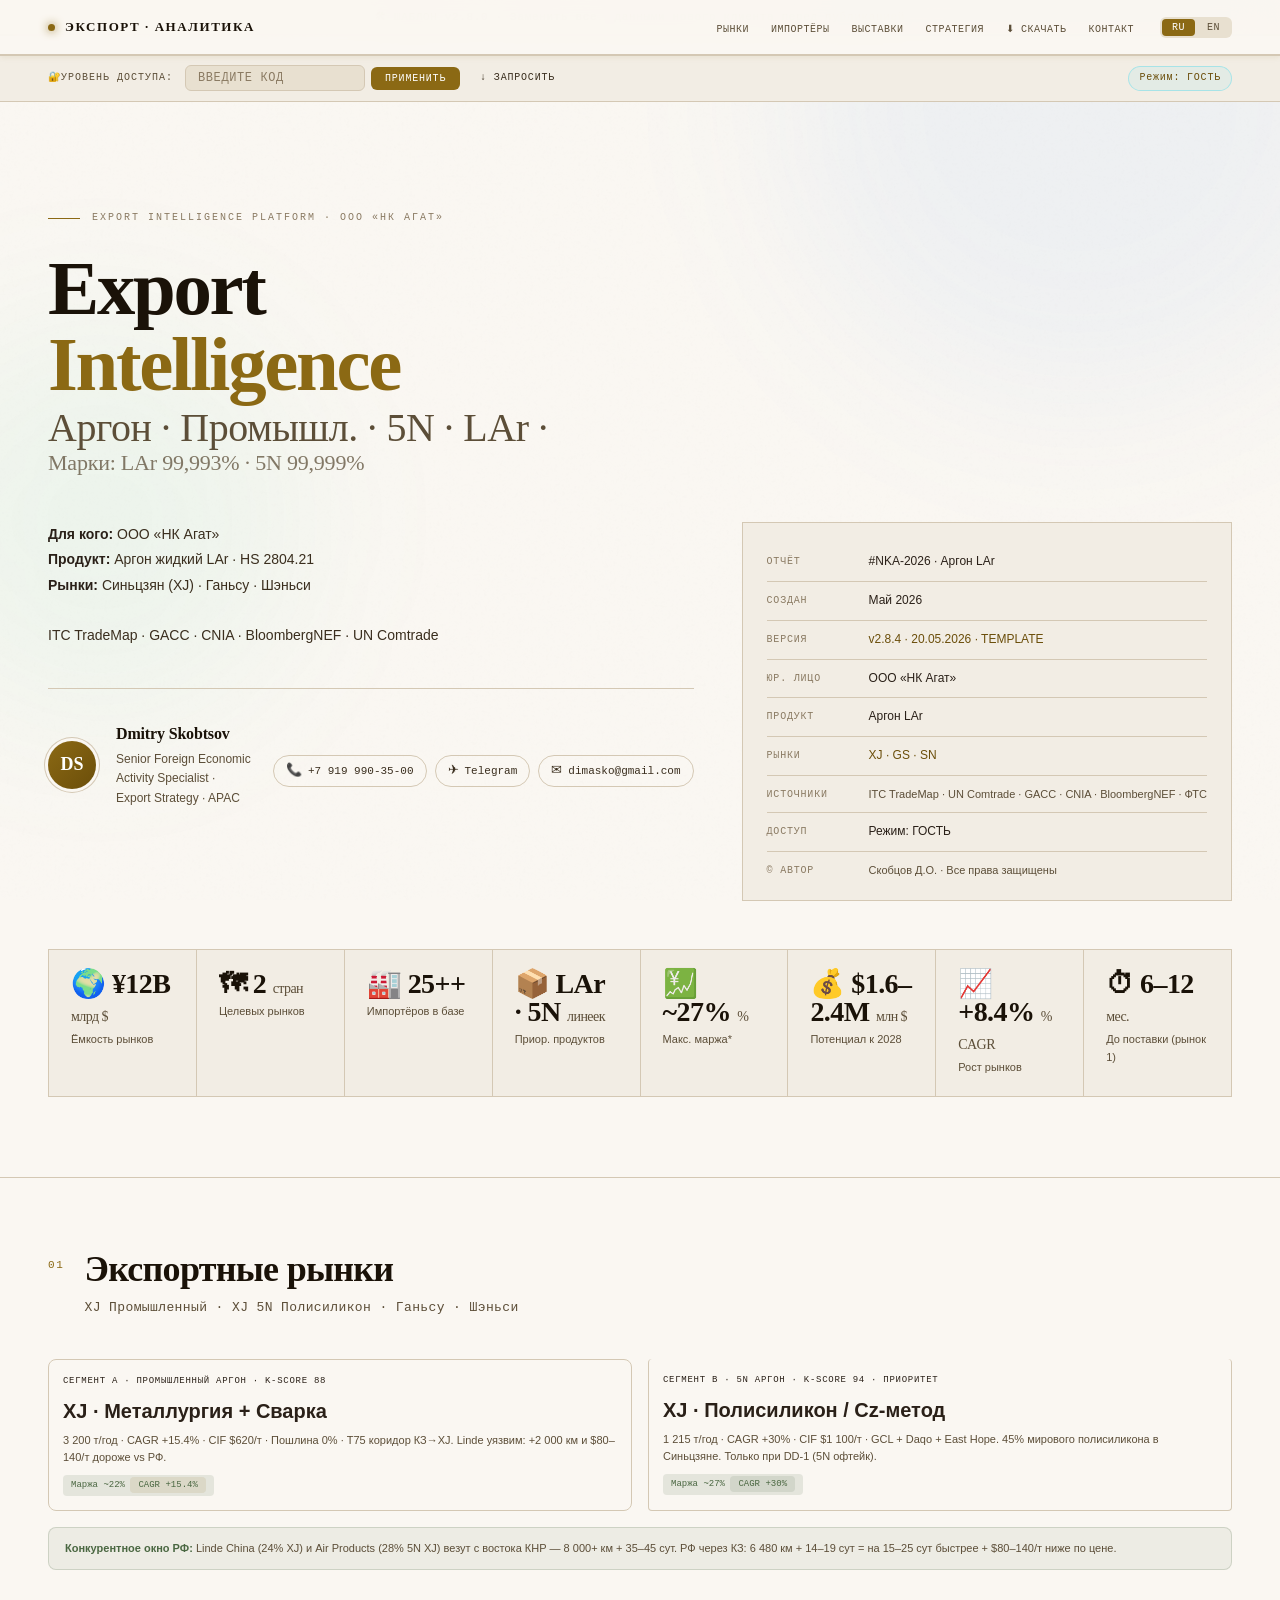
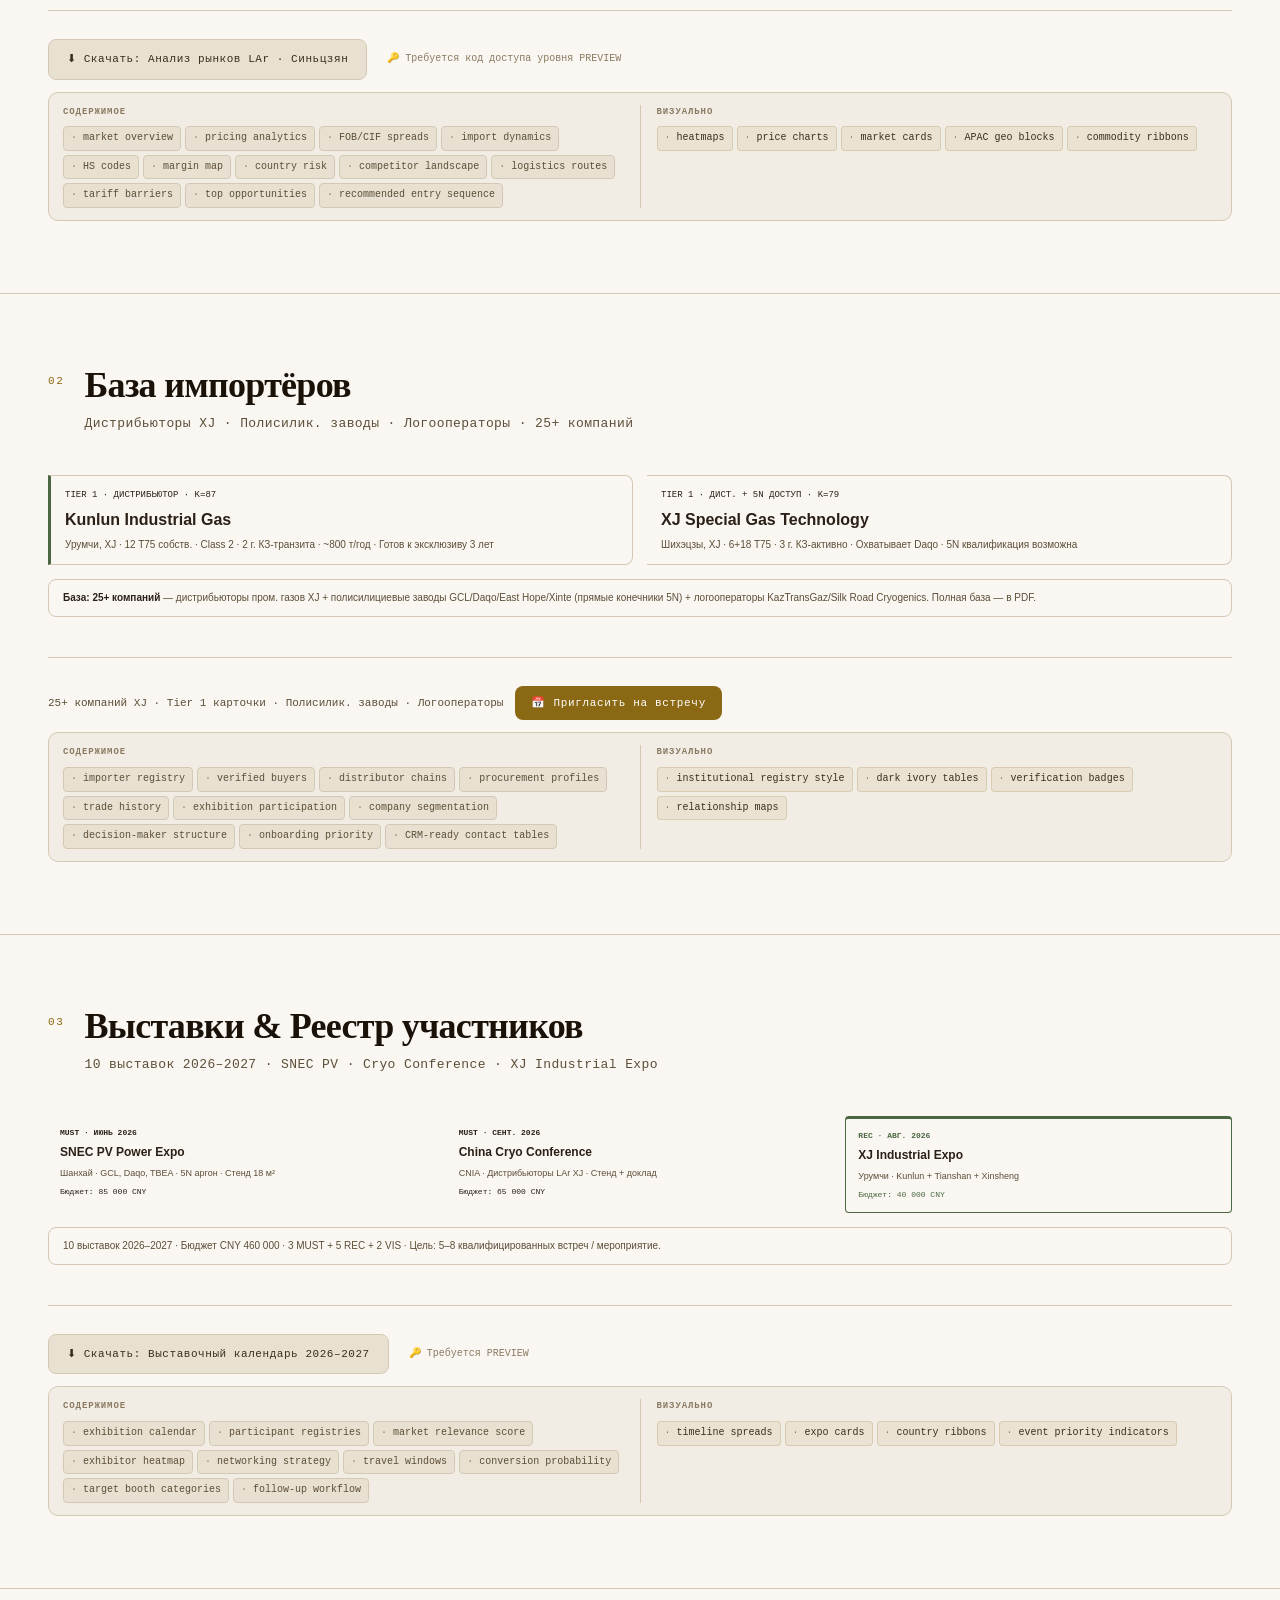
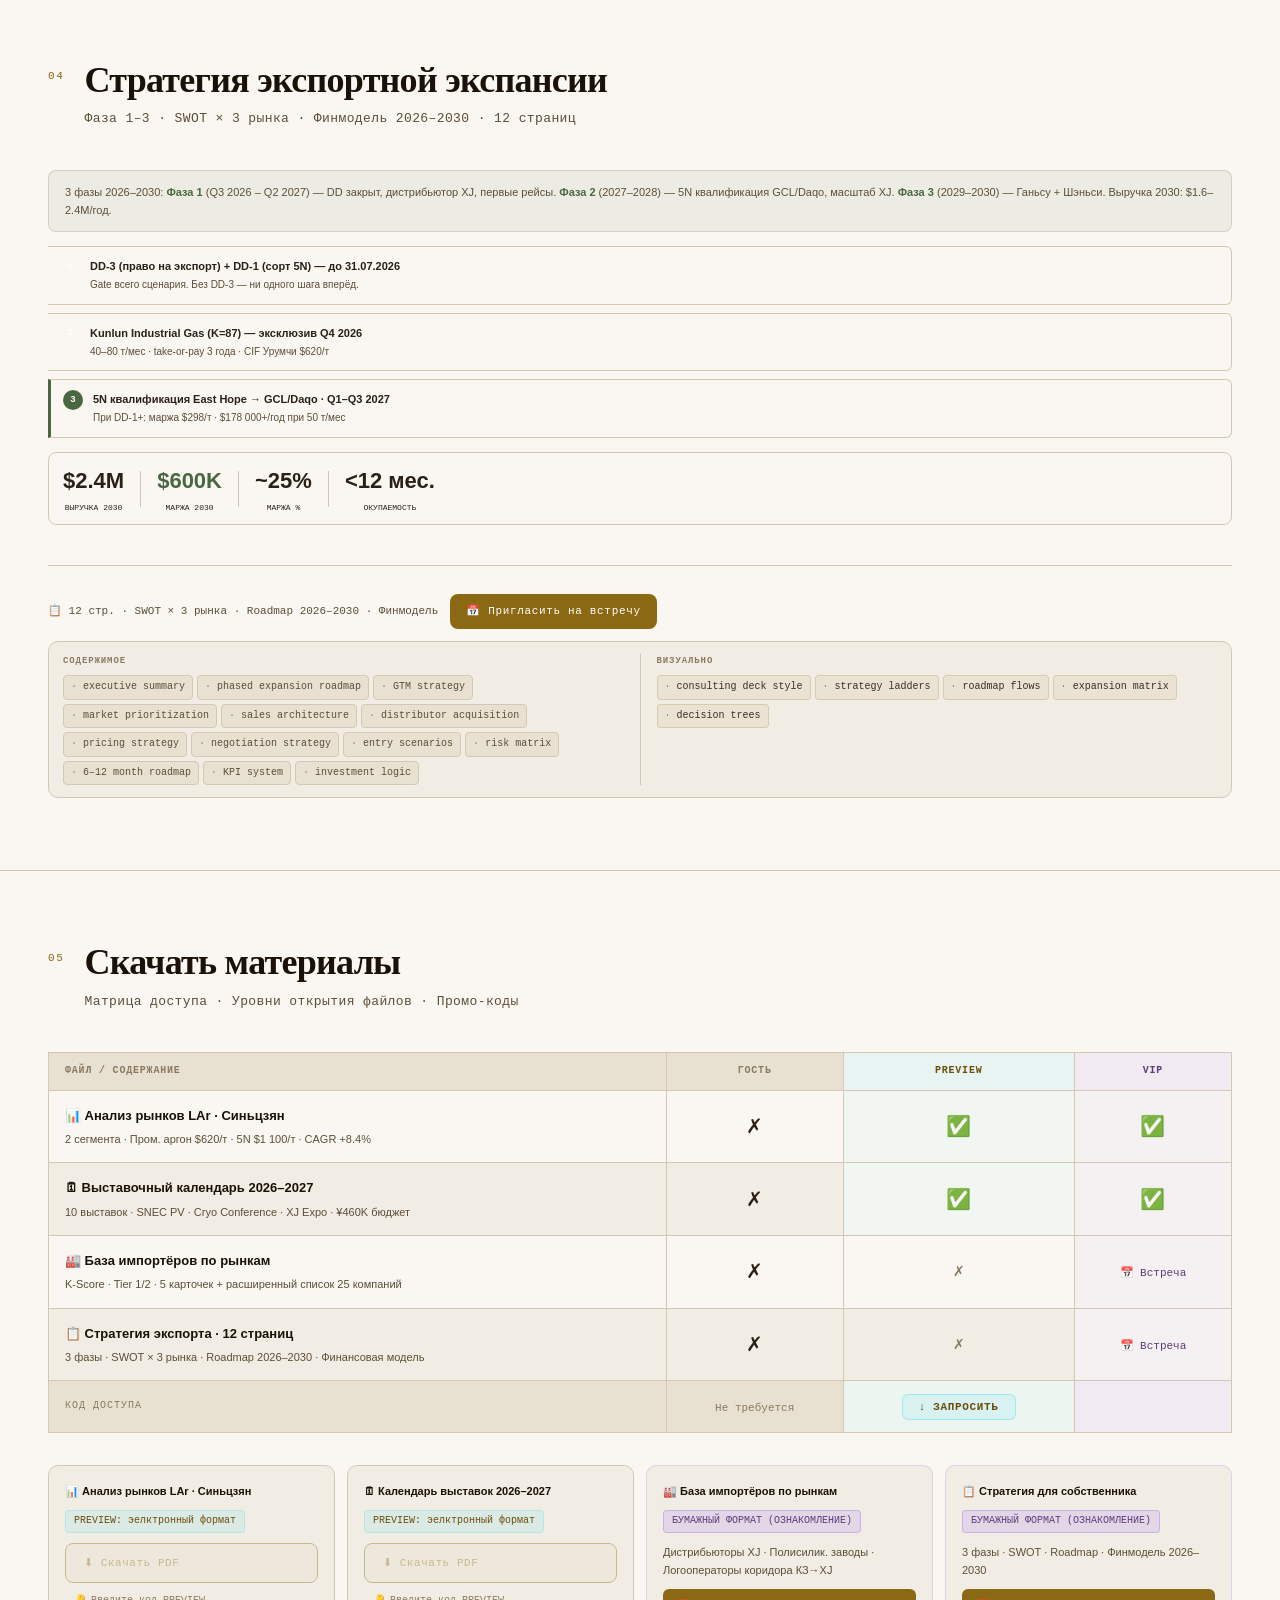
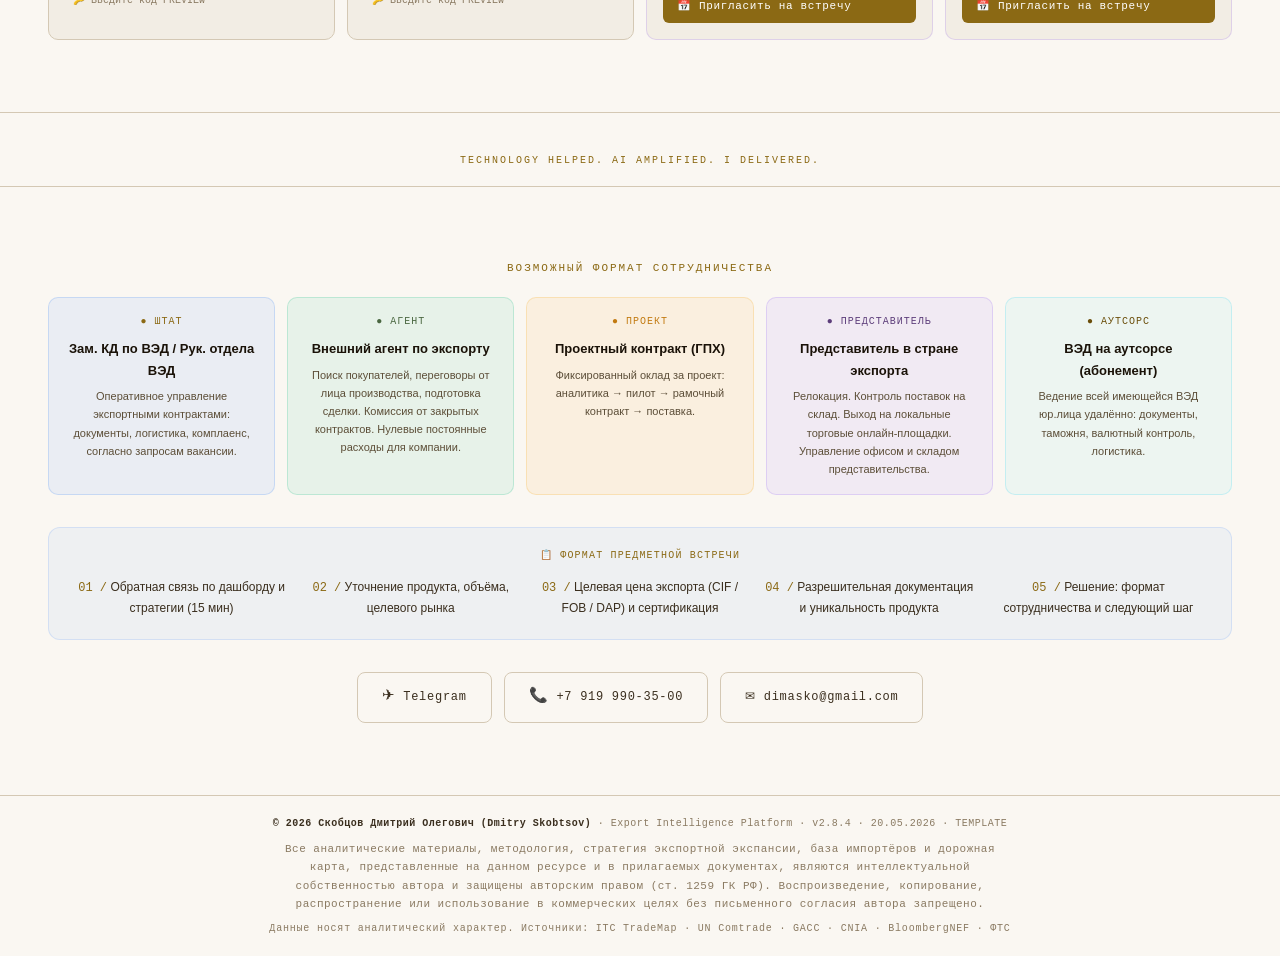
==== commit 44316bf5: "fix v2.8.6: clean nested spans, valid HTML, full EN [EIP argon NKA-2026]" ====
--- a/argon/index.html
+++ b/argon/index.html
@@ -1,6 +1,6 @@
 <!DOCTYPE html>
 <html lang="ru"><head>
-<!-- MASTER TEMPLATE v2.8.5 | Rules: tab-strip+showTab | container wrapper | max 2 imp-cards | roadmap-steps | no PDF in download-bar | tease principle | SKILL_init_v2.1 | FIXES: slot-empty comments only, CODES_HASH full not admin, FILE_URLS .html placeholders, VIP lvl>=2 transform -->
+<!-- MASTER TEMPLATE v2.8.6 | Rules: tab-strip+showTab | container wrapper | max 2 imp-cards | roadmap-steps | no PDF in download-bar | tease principle | SKILL_init_v2.1 | FIXES: slot-empty comments only, CODES_HASH full not admin, FILE_URLS .html placeholders, VIP lvl>=2 transform -->
 <meta http-equiv="Content-Type" content="text/html; charset=UTF-8">
 
 <meta name="viewport" content="width=device-width, initial-scale=1.0">
@@ -845,15 +845,15 @@
 <nav class="nav">
   <div class="nav-brand">
     <div class="nav-brand-dot"></div>
-    <span data-ru="ЭКСПОРТ · АНАЛИТИКА" data-en="EXPORT · INTELLIGENCE">ЭКСПОРТ · АНАЛИТИКА</span>
+    <span data-ru="ЭКСПОРТ · АНАЛИТИКА" data-en="EXPORT · ANALYTICS">ЭКСПОРТ · АНАЛИТИКА</span>
   </div>
   <ul class="nav-links">
     <li><a href="#markets" data-ru="Рынки" data-en="Markets" class="">Рынки</a></li>
-    <li><a href="#importers" data-ru="Импортёры" data-en="Importers" class="">Импортёры</a></li>
-    <li><a href="#calendar" data-ru="Выставки" data-en="Exhibitions" class="">Выставки</a></li>
-    <li><a href="#strategy" data-ru="Стратегия" data-en="Strategy" class="">Стратегия</a></li>
+    <li><a href="#importers" data-ru="Импортёры" data-en="Importers" class=""><span data-ru="Импортёры" data-en="Importers">Импортёры</span></a></li>
+    <li><a href="#calendar" data-ru="Выставки" data-en="Exhibitions" class=""><span data-ru="Выставки" data-en="Exhibitions">Выставки</span></a></li>
+    <li><a href="#strategy" data-ru="Стратегия" data-en="Strategy" class=""><span data-ru="Стратегия" data-en="Strategy">Стратегия</span></a></li>
     <li><a href="#downloads" data-ru="⬇ Скачать" data-en="⬇ Download" class="">⬇ Скачать</a></li>
-    <li><a href="#cta" data-ru="Контакт" data-en="Contact" class="">Контакт</a></li>
+    <li><a href="#cta" data-ru="Контакт" data-en="Contact" class=""><span data-ru="Контакт" data-en="Contact">Контакт</span></a></li>
   </ul>
   <div class="lang-toggle">
     <button class="lang-btn active" onclick="setLang(&#39;ru&#39;)">RU</button>
@@ -867,11 +867,11 @@
 <!-- MOBILE MENU -->
 <div class="mobile-menu" id="mobile-menu">
   <a href="#markets" onclick="toggleMenu()" data-ru="Рынки" data-en="Markets">Рынки</a>
-  <a href="#importers" onclick="toggleMenu()" data-ru="Импортёры" data-en="Importers">Импортёры</a>
-  <a href="#calendar" onclick="toggleMenu()" data-ru="Выставки" data-en="Exhibitions">Выставки</a>
-  <a href="#strategy" onclick="toggleMenu()" data-ru="Стратегия" data-en="Strategy">Стратегия</a>
+  <a href="#importers" onclick="toggleMenu()" data-ru="Импортёры" data-en="Importers"><span data-ru="Импортёры" data-en="Importers">Импортёры</span></a>
+  <a href="#calendar" onclick="toggleMenu()" data-ru="Выставки" data-en="Exhibitions"><span data-ru="Выставки" data-en="Exhibitions">Выставки</span></a>
+  <a href="#strategy" onclick="toggleMenu()" data-ru="Стратегия" data-en="Strategy"><span data-ru="Стратегия" data-en="Strategy">Стратегия</span></a>
   <a href="#downloads" onclick="toggleMenu()" data-ru="⬇ Скачать файлы" data-en="⬇ Download files">⬇ Скачать файлы</a>
-  <a href="#" onclick="toggleMenu();setTimeout(()=&gt;scrollToContacts(),300)" data-ru="Контакт" data-en="Contact">Контакт</a>
+  <a href="#" onclick="toggleMenu();setTimeout(()=&gt;scrollToContacts(),300)" data-ru="Контакт" data-en="Contact"><span data-ru="Контакт" data-en="Contact">Контакт</span></a>
 </div>
 
 <!-- ═══════════ TEMPLATE NOTICE ═══════════ -->
@@ -883,11 +883,11 @@
   <div class="promo-label" data-ru="🔐 Код доступа:" data-en="🔐 Access code:">🔐Уровень доступа:</div>
   <div class="promo-input-wrap">
     <input class="promo-input" type="text" id="promoInput" placeholder="ВВЕДИТЕ КОД" maxlength="20" autocomplete="off">
-    <button class="promo-btn" onclick="applyPromo()" data-ru="ПРИМЕНИТЬ" data-en="UNLOCK">ПРИМЕНИТЬ</button>
+    <button class="promo-btn" onclick="applyPromo()" data-ru="ПРИМЕНИТЬ" data-en="UNLOCK"><span data-ru="ПРИМЕНИТЬ" data-en="UNLOCK">ПРИМЕНИТЬ</span></button>
     <a class="promo-btn" href="#" onclick="scrollToContacts(event)" style="background: transparent; border-color: var(--muted); color: var(--ghost); text-decoration: none; padding: 6px 14px; border-radius: 6px; font-family: var(--font-mono); font-size: 10px; letter-spacing: 0.08em; text-transform: uppercase; display: inline-flex; align-items: center; gap: 5px; transition: 0.2s;" onmouseover="this.style.borderColor=&#39;var(--cyan)&#39;;this.style.color=&#39;var(--cyan)&#39;" onmouseout="this.style.borderColor=&#39;var(--muted)&#39;;this.style.color=&#39;var(--ghost)&#39;" data-ru="↓ ЗАПРОСИТЬ" data-en="↓ REQUEST">↓ ЗАПРОСИТЬ</a>
   </div>
   <div class="promo-status" id="promoStatus"></div>
-  <div class="access-badge preview" id="accessBadge" data-ru="Режим: ГОСТЬ" data-en="Mode: GUEST">Режим: ГОСТЬ</div>
+  <div class="access-badge preview" id="accessBadge" data-ru="Режим: ГОСТЬ" data-en="Mode: GUEST"><span data-ru="Режим: ГОСТЬ" data-en="Mode: GUEST">Режим: ГОСТЬ</span></div>
 </div>
 
 <!-- ═══════════ MAIN CONTENT ═══════════ -->
@@ -902,16 +902,16 @@
     <h1 class="hero-title fu fu-d1">
       Export
       <span class="line2">Intelligence</span>
-      <span class="line3" data-ru="Аргон · Промышл. · 5N · LAr ·" data-en="Argon · Industrial · 5N · LAr ·">Аргон · Промышл. · 5N · LAr ·</span>
-      <span class="line3" style="font-size:clamp(14px,1.8vw,22px);opacity:.75" data-ru="Марки: LAr 99,993% · 5N 99,999%" data-en="Grades: LAr 99.993% · 5N 99.999%">Марки: LAr 99,993% · 5N 99,999%</span>
+      <span class="line3" data-ru="Аргон · Промышл. · 5N · LAr ·" data-en="Argon · Industrial · 5N · LAr ·"><span data-ru="Аргон · Промышл. · 5N · LAr ·" data-en="Argon · Industrial · 5N · LAr ·">Аргон · Промышл. · 5N · LAr ·</span>
+      <span class="line3" style="font-size:clamp(14px,1.8vw,22px);opacity:.75" data-ru="Марки: LAr 99,993% · 5N 99,999%" data-en="Grades: LAr 99.993% · 5N 99.999%"><span data-ru="Марки: LAr 99,993% · 5N 99,999%" data-en="Grades: LAr 99.993% · 5N 99.999%">Марки: LAr 99,993% · 5N 99,999%</span>
     </h1>
 
     <div class="hero-grid fu fu-d2">
       <div>
         <p class="hero-brief">
-          <strong data-ru="Для кого:" data-en="Prepared for:">Для кого:</strong> <span id="client-name" data-ru="ООО «НК Агат»" data-en="NK Agat LLC">ООО «НК Агат»</span><br>
-          <strong data-ru="Продукт:" data-en="Product:">Продукт:</strong> <span id="product-name" data-ru="Аргон жидкий LAr · HS 2804.21" data-en="Liquid Argon LAr · HS 2804.21">Аргон жидкий LAr · HS 2804.21</span><br>
-          <strong data-ru="Рынки:" data-en="Target markets:">Рынки:</strong> <span data-ru="Синьцзян (XJ) · Ганьсу · Шэньси" data-en="Xinjiang (XJ) · Gansu · Shaanxi">Синьцзян (XJ) · Ганьсу · Шэньси</span><br><br>
+          <strong data-ru="Для кого:" data-en="Prepared for:"><span data-ru="Для кого:" data-en="Prepared for:">Для кого:</span></strong> <span id="client-name" data-ru="ООО «НК Агат»" data-en="NK Agat LLC"><span data-ru="ООО «НК Агат»" data-en="NK Agat LLC">ООО «НК Агат»</span><br>
+          <strong data-ru="Продукт:" data-en="Product:"><span data-ru="Продукт:" data-en="Product:">Продукт:</span></strong> <span id="product-name" data-ru="Аргон жидкий LAr · HS 2804.21" data-en="Liquid Argon LAr · HS 2804.21"><span data-ru="Аргон жидкий LAr · HS 2804.21" data-en="Liquid Argon LAr · HS 2804.21">Аргон жидкий LAr · HS 2804.21</span><br>
+          <strong data-ru="Рынки:" data-en="Target markets:"><span data-ru="Рынки:" data-en="Markets:">Рынки:</span></strong> <span data-ru="Синьцзян (XJ) · Ганьсу · Шэньси" data-en="Xinjiang (XJ) · Gansu · Shaanxi">Синьцзян (XJ) · Ганьсу · Шэньси</span><br><br>
           <span data-ru="ITC TradeMap · GACC · CNIA · BloombergNEF · UN Comtrade" data-en="Analysis based on Fastmarkets, SMM, Metal Bulletin, Argus Media public data, exhibition registries 2023–2025, ITC TradeMap and UN Comtrade. Methodology and strategy are original author&#39;s work.">ITC TradeMap · GACC · CNIA · BloombergNEF · UN Comtrade</span>
         </p>
 
@@ -941,36 +941,36 @@
           <div class="meta-val">#NKA-2026 · Аргон LAr</div>
         </div>
         <div class="meta-row">
-          <div class="meta-key" data-ru="Создан" data-en="Created">Создан</div>
-          <div class="meta-val">Май 2026</div>
+          <div class="meta-key" data-ru="Создан" data-en="Created"><span data-ru="Создан" data-en="Created">Создан</span></div>
+          <div class="meta-val"><span data-ru="Май 2026" data-en="May 2026">Май 2026</span></div>
         </div>
         <div class="meta-row">
-          <div class="meta-key" data-ru="Версия" data-en="Version">Версия</div>
+          <div class="meta-key" data-ru="Версия" data-en="Version"><span data-ru="Версия" data-en="Version">Версия</span></div>
           <div class="meta-val" style="color:var(--cyan)" id="ver-meta-card"></div>
         </div>
         <div class="meta-row">
-          <div class="meta-key" data-ru="Юр. лицо" data-en="Entity">Юр. лицо</div>
-          <div class="meta-val">ООО «НК Агат»</div>
+          <div class="meta-key" data-ru="Юр. лицо" data-en="Entity"><span data-ru="Юр. лицо" data-en="Legal entity">Юр. лицо</span></div>
+          <div class="meta-val"><span data-ru="ООО «НК Агат»" data-en="NK Agat LLC">ООО «НК Агат»</span></div>
         </div>
         <div class="meta-row">
-          <div class="meta-key" data-ru="Продукт" data-en="Product">Продукт</div>
-          <div class="meta-val">Аргон LAr</div>
+          <div class="meta-key" data-ru="Продукт" data-en="Product"><span data-ru="Продукт" data-en="Product">Продукт</span></div>
+          <div class="meta-val"><span data-ru="Аргон LAr" data-en="Argon LAr">Аргон LAr</span></div>
         </div>
         <div class="meta-row">
           <div class="meta-key" data-ru="Рынки" data-en="Markets">Рынки</div>
           <div class="meta-val highlight">XJ · GS · SN</div>
         </div>
         <div class="meta-row">
-          <div class="meta-key" data-ru="Источники" data-en="Sources">Источники</div>
+          <div class="meta-key" data-ru="Источники" data-en="Sources"><span data-ru="Источники" data-en="Sources">Источники</span></div>
           <div class="meta-val dim">ITC TradeMap · UN Comtrade · GACC · CNIA · BloombergNEF · ФТС</div>
         </div>
         <div class="meta-row">
-          <div class="meta-key" data-ru="Доступ" data-en="Access">Доступ</div>
-          <div class="meta-val" id="meta-access" data-ru="Режим: ГОСТЬ" data-en="Mode: GUEST">Режим: ГОСТЬ</div>
+          <div class="meta-key" data-ru="Доступ" data-en="Access"><span data-ru="Доступ" data-en="Access">Доступ</span></div>
+          <div class="meta-val" id="meta-access" data-ru="Режим: ГОСТЬ" data-en="Mode: GUEST"><span data-ru="Режим: ГОСТЬ" data-en="Mode: GUEST">Режим: ГОСТЬ</span></div>
         </div>
         <div class="meta-row">
           <div class="meta-key" data-ru="© Автор" data-en="© Author">© Автор</div>
-          <div class="meta-val" style="color:var(--dim);font-size:11px">Скобцов Д.О. · Все права защищены</div>
+          <div class="meta-val" style="color:var(--dim);font-size:11px"><span data-ru="Скобцов Д.О. · Все права защищены" data-en="D. Skobtsov · All rights reserved">Скобцов Д.О. · Все права защищены</span></div>
         </div>
       </div>
     </div>
@@ -978,29 +978,29 @@
     <!-- KPI STRIP -->
     <div class="kpi-strip">
       <div class="kpi-cell">
-  <div class="kpi-val">🌍 ¥12B <span>млрд $</span></div>
-  <div class="kpi-lbl" data-ru="Ёмкость рынков" data-en="Market capacity">Ёмкость рынков</div>
+  <div class="kpi-val">🌍 ¥12B <span><span data-ru="млрд $" data-en="bln $">млрд $</span></div>
+  <div class="kpi-lbl" data-ru="Ёмкость рынков" data-en="Market capacity"><span data-ru="Ёмкость рынков" data-en="Market capacity">Ёмкость рынков</span></div>
 </div><div class="kpi-cell">
   <div class="kpi-val">🗺 2 <span>стран</span></div>
-  <div class="kpi-lbl" data-ru="Целевых рынков" data-en="Target markets">Целевых рынков</div>
+  <div class="kpi-lbl" data-ru="Целевых рынков" data-en="Target markets"><span data-ru="Целевых рынков" data-en="Target markets">Целевых рынков</span></div>
 </div><div class="kpi-cell">
   <div class="kpi-val">🏭 25++ <span></span></div>
-  <div class="kpi-lbl" data-ru="Импортёров в базе" data-en="Importers in DB">Импортёров в базе</div>
+  <div class="kpi-lbl" data-ru="Импортёров в базе" data-en="Importers in DB"><span data-ru="Импортёров в базе" data-en="Importers in DB">Импортёров в базе</span></div>
 </div><div class="kpi-cell">
-  <div class="kpi-val">📦 LAr · 5N <span>линеек</span></div>
-  <div class="kpi-lbl" data-ru="Приор. продуктов" data-en="Priority products">Приор. продуктов</div>
+  <div class="kpi-val">📦 LAr · 5N <span><span data-ru="линеек" data-en="product lines">линеек</span></div>
+  <div class="kpi-lbl" data-ru="Приор. продуктов" data-en="Priority products"><span data-ru="Приор. продуктов" data-en="Priority products">Приор. продуктов</span></div>
 </div><div class="kpi-cell">
   <div class="kpi-val">💹 ~27% <span>%</span></div>
-  <div class="kpi-lbl" data-ru="Макс. маржа*" data-en="Max margin*">Макс. маржа*</div>
+  <div class="kpi-lbl" data-ru="Макс. маржа*" data-en="Max margin*"><span data-ru="Макс. маржа*" data-en="Max margin*">Макс. маржа*</span></div>
 </div><div class="kpi-cell">
   <div class="kpi-val">💰 $1.6–2.4M <span>млн $</span></div>
-  <div class="kpi-lbl" data-ru="Потенциал к 2028" data-en="Revenue 2028">Потенциал к 2028</div>
+  <div class="kpi-lbl" data-ru="Потенциал к 2028" data-en="Revenue 2028"><span data-ru="Потенциал к 2028" data-en="Potential by 2028">Потенциал к 2028</span></div>
 </div><div class="kpi-cell">
   <div class="kpi-val">📈 +8.4% <span>% CAGR</span></div>
-  <div class="kpi-lbl" data-ru="Рост рынков" data-en="Market CAGR">Рост рынков</div>
+  <div class="kpi-lbl" data-ru="Рост рынков" data-en="Market CAGR"><span data-ru="Рост рынков" data-en="Market growth">Рост рынков</span></div>
 </div><div class="kpi-cell">
   <div class="kpi-val">⏱ 6–12 <span>мес.</span></div>
-  <div class="kpi-lbl" data-ru="До поставки (рынок 1)" data-en="To shipment (market 1)">До поставки (рынок 1)</div>
+  <div class="kpi-lbl" data-ru="До поставки (рынок 1)" data-en="To shipment (market 1)"><span data-ru="До поставки (рынок 1)" data-en="To delivery (market 1)">До поставки (рынок 1)</span></div>
 </div>
     </div>
   </div>
@@ -1014,7 +1014,7 @@
     <div class="sec-header">
       <div class="sec-num">01</div>
       <div class="sec-titles">
-        <div class="sec-title" data-ru="Экспортные рынки" data-en="Export Markets">Экспортные рынки</div>
+        <div class="sec-title" data-ru="Экспортные рынки" data-en="Export Markets"><span data-ru="Экспортные рынки" data-en="Export Markets">Экспортные рынки</span></div>
         <div class="sec-sub" data-ru="XJ Промышленный · XJ 5N Полисиликон · Ганьсу · Шэньси" data-en="XJ Industrial · XJ 5N Polysilicon · Gansu · Shaanxi">XJ Промышленный · XJ 5N Полисиликон · Ганьсу · Шэньси</div>
       </div>
     </div>
@@ -1024,32 +1024,32 @@
     <!-- INSERT_SECTION_01_MARKETS_HERE -->
 <div style="display:grid;grid-template-columns:1fr 1fr;gap:16px;margin-bottom:16px;">
   <div style="background:var(--ivory2);border:1px solid var(--line);border-radius:8px;padding:14px;">
-    <div style="font-family:var(--font-mono);font-size:9px;color:var(--gold);text-transform:uppercase;letter-spacing:.08em;margin-bottom:6px;">Сегмент A · Промышленный аргон · K-Score 88</div>
+    <div style="font-family:var(--font-mono);font-size:9px;color:var(--gold);text-transform:uppercase;letter-spacing:.08em;margin-bottom:6px;"><span data-ru="Сегмент A · Промышленный аргон · K-Score 88" data-en="Segment A · Industrial Argon · K-Score 88">Сегмент A · Промышленный аргон · K-Score 88</span></div>
     <div style="font-family:var(--font-serif);font-size:20px;font-weight:700;color:var(--text);margin-bottom:4px;">XJ · Металлургия + Сварка</div>
     <div style="font-size:11px;color:var(--dim);line-height:1.6;margin-bottom:8px;">3 200 т/год · CAGR +15.4% · CIF $620/т · Пошлина 0% · T75 коридор КЗ→XJ. Linde уязвим: +2 000 км и $80–140/т дороже vs РФ.</div>
     <div style="display:flex;gap:8px;flex-wrap:wrap;">
-      <span style="background:rgba(74,103,65,.12);color:var(--green);font-family:var(--font-mono);font-size:9px;padding:3px 8px;border-radius:4px;">Маржа ~22%</span>
+      <span style="background:rgba(74,103,65,.12);color:var(--green);font-family:var(--font-mono);font-size:9px;padding:3px 8px;border-radius:4px;"><span data-ru="Маржа ~22%" data-en="Margin ~22%">Маржа ~22%</span>
       <span style="background:rgba(139,105,20,.1);color:var(--gold);font-family:var(--font-mono);font-size:9px;padding:3px 8px;border-radius:4px;">CAGR +15.4%</span>
     </div>
   </div>
   <div style="background:var(--ivory2);border:1px solid var(--line);border-top:3px solid var(--gold);border-radius:4px;padding:14px;">
-    <div style="font-family:var(--font-mono);font-size:9px;color:var(--gold);text-transform:uppercase;letter-spacing:.08em;margin-bottom:6px;">Сегмент B · 5N Аргон · K-Score 94 · ПРИОРИТЕТ</div>
+    <div style="font-family:var(--font-mono);font-size:9px;color:var(--gold);text-transform:uppercase;letter-spacing:.08em;margin-bottom:6px;"><span data-ru="Сегмент B · 5N Аргон · K-Score 94 · ПРИОРИТЕТ" data-en="Segment B · 5N Argon · K-Score 94 · PRIORITY">Сегмент B · 5N Аргон · K-Score 94 · ПРИОРИТЕТ</span></div>
     <div style="font-family:var(--font-serif);font-size:20px;font-weight:700;color:var(--text);margin-bottom:4px;">XJ · Полисиликон / Cz-метод</div>
     <div style="font-size:11px;color:var(--dim);line-height:1.6;margin-bottom:8px;">1 215 т/год · CAGR +30% · CIF $1 100/т · GCL + Daqo + East Hope. 45% мирового полисиликона в Синьцзяне. Только при DD-1 (5N офтейк).</div>
     <div style="display:flex;gap:8px;flex-wrap:wrap;">
-      <span style="background:rgba(74,103,65,.12);color:var(--green);font-family:var(--font-mono);font-size:9px;padding:3px 8px;border-radius:4px;">Маржа ~27%</span>
+      <span style="background:rgba(74,103,65,.12);color:var(--green);font-family:var(--font-mono);font-size:9px;padding:3px 8px;border-radius:4px;"><span data-ru="Маржа ~27%" data-en="Margin ~27%">Маржа ~27%</span>
       <span style="background:rgba(74,103,65,.12);color:var(--green);font-family:var(--font-mono);font-size:9px;padding:3px 8px;border-radius:4px;">CAGR +30%</span>
     </div>
   </div>
 </div>
 <div style="background:rgba(74,103,65,.07);border:1px solid rgba(74,103,65,.2);border-radius:8px;padding:12px 16px;font-size:11px;color:var(--dim);line-height:1.6;">
-  <strong style="color:var(--green);">Конкурентное окно РФ:</strong> Linde China (24% XJ) и Air Products (28% 5N XJ) везут с востока КНР — 8 000+ км + 35–45 сут. РФ через КЗ: 6 480 км + 14–19 сут = на 15–25 сут быстрее + $80–140/т ниже по цене.
+  <strong style="color:var(--green);"><span data-ru="Конкурентное окно РФ:" data-en="Russia competitive window:">Конкурентное окно РФ:</span></strong> Linde China (24% XJ) и Air Products (28% 5N XJ) везут с востока КНР — 8 000+ км + 35–45 сут. РФ через КЗ: 6 480 км + 14–19 сут = на 15–25 сут быстрее + $80–140/т ниже по цене.
 </div>
     <div class="download-bar">
       <a class="dl-btn" href="#" id="action-markets" onclick="downloadGated(event,'markets')" data-ru="⬇ Скачать: Анализ рынков LAr · Синьцзян" data-en="⬇ Download: LAr Market Analysis · Xinjiang">⬇ Скачать: Анализ рынков LAr · Синьцзян</a>
-      <div class="dl-locked" id="dl-lock-markets" style="display:flex">🔑 <span data-ru="Требуется код доступа уровня PREVIEW" data-en="Requires PREVIEW access code">Требуется код доступа уровня PREVIEW</span></div>
-    </div>
-    <div class="pdf-blurb"><div class="pdf-blurb-col"><div class="pdf-blurb-label">Содержимое</div><div class="pdf-blurb-tags"><span class="pdf-blurb-item">market overview</span><span class="pdf-blurb-item">pricing analytics</span><span class="pdf-blurb-item">FOB/CIF spreads</span><span class="pdf-blurb-item">import dynamics</span><span class="pdf-blurb-item">HS codes</span><span class="pdf-blurb-item">margin map</span><span class="pdf-blurb-item">country risk</span><span class="pdf-blurb-item">competitor landscape</span><span class="pdf-blurb-item">logistics routes</span><span class="pdf-blurb-item">tariff barriers</span><span class="pdf-blurb-item">top opportunities</span><span class="pdf-blurb-item">recommended entry sequence</span></div></div><div class="pdf-blurb-div"></div><div class="pdf-blurb-col"><div class="pdf-blurb-label">Визуально</div><div class="pdf-blurb-tags"><span class="pdf-blurb-item pdf-blurb-visual">heatmaps</span><span class="pdf-blurb-item pdf-blurb-visual">price charts</span><span class="pdf-blurb-item pdf-blurb-visual">market cards</span><span class="pdf-blurb-item pdf-blurb-visual">APAC geo blocks</span><span class="pdf-blurb-item pdf-blurb-visual">commodity ribbons</span></div></div></div>
+      <div class="dl-locked" id="dl-lock-markets" style="display:flex">🔑 <span data-ru="Требуется код доступа уровня PREVIEW" data-en="PREVIEW access code required">Требуется код доступа уровня PREVIEW</span></div>
+    </div>
+    <div class="pdf-blurb"><div class="pdf-blurb-col"><div class="pdf-blurb-label"><span data-ru="Содержимое" data-en="Contents">Содержимое</span></div><div class="pdf-blurb-tags"><span class="pdf-blurb-item">market overview</span><span class="pdf-blurb-item">pricing analytics</span><span class="pdf-blurb-item">FOB/CIF spreads</span><span class="pdf-blurb-item">import dynamics</span><span class="pdf-blurb-item">HS codes</span><span class="pdf-blurb-item">margin map</span><span class="pdf-blurb-item">country risk</span><span class="pdf-blurb-item">competitor landscape</span><span class="pdf-blurb-item">logistics routes</span><span class="pdf-blurb-item">tariff barriers</span><span class="pdf-blurb-item">top opportunities</span><span class="pdf-blurb-item">recommended entry sequence</span></div></div><div class="pdf-blurb-div"></div><div class="pdf-blurb-col"><div class="pdf-blurb-label"><span data-ru="Визуально" data-en="Preview">Визуально</span></div><div class="pdf-blurb-tags"><span class="pdf-blurb-item pdf-blurb-visual">heatmaps</span><span class="pdf-blurb-item pdf-blurb-visual">price charts</span><span class="pdf-blurb-item pdf-blurb-visual">market cards</span><span class="pdf-blurb-item pdf-blurb-visual">APAC geo blocks</span><span class="pdf-blurb-item pdf-blurb-visual">commodity ribbons</span></div></div></div>
   </div>
 </section>
 
@@ -1061,8 +1061,8 @@
     <div class="sec-header">
       <div class="sec-num">02</div>
       <div class="sec-titles">
-        <div class="sec-title" data-ru="База импортёров" data-en="Importers Database">База импортёров</div>
-        <div class="sec-sub" data-ru="Дистрибьюторы XJ · Полисилик. заводы · Логооператоры · 25+ компаний" data-en="XJ Distributors · Polysilicon Plants · Freight Ops · 25+ Companies">Дистрибьюторы XJ · Полисилик. заводы · Логооператоры · 25+ компаний</div>
+        <div class="sec-title" data-ru="База импортёров" data-en="Importers Database"><span data-ru="База импортёров" data-en="Importers Database">База импортёров</span></div>
+        <div class="sec-sub" data-ru="Дистрибьюторы XJ · Полисилик. заводы · Логооператоры · 25+ компаний" data-en="XJ Distributors · Polysilicon Plants · Freight Ops · 25+ Companies"><span data-ru="Дистрибьюторы XJ · Полисилик. заводы · Логооператоры · 25+ компаний" data-en="XJ Distributors · Polysilicon Plants · Freight Operators · 25+ companies">Дистрибьюторы XJ · Полисилик. заводы · Логооператоры · 25+ компаний</span></div>
       </div>
     </div>
 
@@ -1073,22 +1073,22 @@
   <div style="background:var(--ivory2);border:1px solid var(--line);border-left:3px solid var(--green);border-radius:0 8px 8px 0;padding:12px 14px;">
     <div style="font-family:var(--font-mono);font-size:9px;color:var(--gold);text-transform:uppercase;margin-bottom:4px;">Tier 1 · Дистрибьютор · K=87</div>
     <div style="font-family:var(--font-serif);font-size:16px;font-weight:700;color:var(--text);">Kunlun Industrial Gas</div>
-    <div style="font-size:10px;color:var(--dim);margin-top:4px;line-height:1.5;">Урумчи, XJ · 12 T75 собств. · Class 2 · 2 г. КЗ-транзита · ~800 т/год · Готов к эксклюзиву 3 лет</div>
+    <div style="font-size:10px;color:var(--dim);margin-top:4px;line-height:1.5;"><span data-ru="Урумчи, XJ · 12 T75 собств. · Class 2 · 2 г. КЗ-транзита · ~800 т/год · Готов к эксклюзиву 3 лет" data-en="Urumqi, XJ · 12 T75 own · Class 2 · 2y KZ transit · ~800 t/yr · Ready for 3yr exclusive">Урумчи, XJ · 12 T75 собств. · Class 2 · 2 г. КЗ-транзита · ~800 т/год · Готов к эксклюзиву 3 лет</span></div>
   </div>
   <div style="background:var(--ivory2);border:1px solid var(--line);border-left:3px solid var(--gold);border-radius:0 8px 8px 0;padding:12px 14px;">
     <div style="font-family:var(--font-mono);font-size:9px;color:var(--gold);text-transform:uppercase;margin-bottom:4px;">Tier 1 · Дист. + 5N доступ · K=79</div>
     <div style="font-family:var(--font-serif);font-size:16px;font-weight:700;color:var(--text);">XJ Special Gas Technology</div>
-    <div style="font-size:10px;color:var(--dim);margin-top:4px;line-height:1.5;">Шихэцзы, XJ · 6+18 T75 · 3 г. КЗ-активно · Охватывает Daqo · 5N квалификация возможна</div>
+    <div style="font-size:10px;color:var(--dim);margin-top:4px;line-height:1.5;"><span data-ru="Шихэцзы, XJ · 6+18 T75 · 3 г. КЗ-активно · Охватывает Daqo · 5N квалификация возможна" data-en="Shihezi, XJ · 6+18 T75 · 3y KZ active · Covers Daqo · 5N qualification possible">Шихэцзы, XJ · 6+18 T75 · 3 г. КЗ-активно · Охватывает Daqo · 5N квалификация возможна</span></div>
   </div>
 </div>
 <div style="background:var(--ivory2);border:1px solid var(--line);border-radius:8px;padding:10px 14px;font-size:10px;color:var(--dim);line-height:1.6;">
-  <strong style="color:var(--text);">База: 25+ компаний</strong> — дистрибьюторы пром. газов XJ + полисилициевые заводы GCL/Daqo/East Hope/Xinte (прямые конечники 5N) + логооператоры KazTransGaz/Silk Road Cryogenics. Полная база — в PDF.
+  <strong style="color:var(--text);"><span data-ru="База: 25+ компаний" data-en="Database: 25+ companies">База: 25+ компаний</span></strong> — дистрибьюторы пром. газов XJ + полисилициевые заводы GCL/Daqo/East Hope/Xinte (прямые конечники 5N) + логооператоры KazTransGaz/Silk Road Cryogenics. Полная база — в PDF.
 </div>
     <div class="download-bar" style="align-items:center;gap:12px">
       <div style="font-family:var(--font-mono);font-size:11px;color:var(--dim)" data-ru="25+ компаний XJ · Tier 1 карточки · Полисилик. заводы · Логооператоры" data-en="25+ XJ Companies · Tier 1 Cards · Polysilicon Plants · Freight Ops">25+ компаний XJ · Tier 1 карточки · Полисилик. заводы · Логооператоры</div>
       <a class="cta-btn cta-btn-primary" href="#" id="action-importers" onclick="scrollToContacts(event)" style="font-size:11px;padding:8px 16px;text-decoration:none" data-ru="📅 Пригласить на встречу" data-en="📅 Invite to meeting">📅 Пригласить на встречу</a>
     </div>
-    <div class="pdf-blurb"><div class="pdf-blurb-col"><div class="pdf-blurb-label">Содержимое</div><div class="pdf-blurb-tags"><span class="pdf-blurb-item">importer registry</span><span class="pdf-blurb-item">verified buyers</span><span class="pdf-blurb-item">distributor chains</span><span class="pdf-blurb-item">procurement profiles</span><span class="pdf-blurb-item">trade history</span><span class="pdf-blurb-item">exhibition participation</span><span class="pdf-blurb-item">company segmentation</span><span class="pdf-blurb-item">decision-maker structure</span><span class="pdf-blurb-item">onboarding priority</span><span class="pdf-blurb-item">CRM-ready contact tables</span></div></div><div class="pdf-blurb-div"></div><div class="pdf-blurb-col"><div class="pdf-blurb-label">Визуально</div><div class="pdf-blurb-tags"><span class="pdf-blurb-item pdf-blurb-visual">institutional registry style</span><span class="pdf-blurb-item pdf-blurb-visual">dark ivory tables</span><span class="pdf-blurb-item pdf-blurb-visual">verification badges</span><span class="pdf-blurb-item pdf-blurb-visual">relationship maps</span></div></div></div>
+    <div class="pdf-blurb"><div class="pdf-blurb-col"><div class="pdf-blurb-label"><span data-ru="Содержимое" data-en="Contents">Содержимое</span></div><div class="pdf-blurb-tags"><span class="pdf-blurb-item">importer registry</span><span class="pdf-blurb-item">verified buyers</span><span class="pdf-blurb-item">distributor chains</span><span class="pdf-blurb-item">procurement profiles</span><span class="pdf-blurb-item">trade history</span><span class="pdf-blurb-item">exhibition participation</span><span class="pdf-blurb-item">company segmentation</span><span class="pdf-blurb-item">decision-maker structure</span><span class="pdf-blurb-item">onboarding priority</span><span class="pdf-blurb-item">CRM-ready contact tables</span></div></div><div class="pdf-blurb-div"></div><div class="pdf-blurb-col"><div class="pdf-blurb-label"><span data-ru="Визуально" data-en="Preview">Визуально</span></div><div class="pdf-blurb-tags"><span class="pdf-blurb-item pdf-blurb-visual">institutional registry style</span><span class="pdf-blurb-item pdf-blurb-visual">dark ivory tables</span><span class="pdf-blurb-item pdf-blurb-visual">verification badges</span><span class="pdf-blurb-item pdf-blurb-visual">relationship maps</span></div></div></div>
   </div>
 </section>
 
@@ -1100,7 +1100,7 @@
     <div class="sec-header">
       <div class="sec-num">03</div>
       <div class="sec-titles">
-        <div class="sec-title" data-ru="Выставки &amp; Реестр участников" data-en="Exhibitions &amp; Participant Registry">Выставки &amp; Реестр участников</div>
+        <div class="sec-title" data-ru="Выставки &amp; Реестр участников" data-en="Exhibitions &amp; Participant Registry"><span data-ru="Выставки &amp; Реестр участников" data-en="Exhibitions &amp; Exhibitors Registry">Выставки &amp; Реестр участников</span></div>
         <div class="sec-sub" data-ru="10 выставок 2026–2027 · SNEC PV · Cryo Conference · XJ Industrial Expo" data-en="10 Events 2026–2027 · SNEC PV · Cryo Conference · XJ Industrial Expo">10 выставок 2026–2027 · SNEC PV · Cryo Conference · XJ Industrial Expo</div>
       </div>
     </div>
@@ -1112,20 +1112,20 @@
   <div style="background:var(--ivory2);border:1px solid var(--gold);border-top:3px solid var(--gold);border-radius:4px;padding:10px 12px;">
     <div style="font-family:var(--font-mono);font-size:8px;color:var(--gold);font-weight:700;text-transform:uppercase;margin-bottom:4px;">MUST · Июнь 2026</div>
     <div style="font-weight:700;font-size:12px;color:var(--text);">SNEC PV Power Expo</div>
-    <div style="font-size:9px;color:var(--dim);margin-top:3px;">Шанхай · GCL, Daqo, TBEA · 5N аргон · Стенд 18 м²</div>
-    <div style="font-family:var(--font-mono);font-size:8px;color:var(--gold);margin-top:5px;">Бюджет: 85 000 CNY</div>
+    <div style="font-size:9px;color:var(--dim);margin-top:3px;"><span data-ru="Шанхай · GCL, Daqo, TBEA · 5N аргон · Стенд 18 м²" data-en="Shanghai · GCL, Daqo, TBEA · 5N argon · Booth 18 m²">Шанхай · GCL, Daqo, TBEA · 5N аргон · Стенд 18 м²</span></div>
+    <div style="font-family:var(--font-mono);font-size:8px;color:var(--gold);margin-top:5px;"><span data-ru="Бюджет: 85 000 CNY" data-en="Budget: 85,000 CNY">Бюджет: 85 000 CNY</span></div>
   </div>
   <div style="background:var(--ivory2);border:1px solid var(--gold);border-top:3px solid var(--gold);border-radius:4px;padding:10px 12px;">
     <div style="font-family:var(--font-mono);font-size:8px;color:var(--gold);font-weight:700;text-transform:uppercase;margin-bottom:4px;">MUST · Сент. 2026</div>
     <div style="font-weight:700;font-size:12px;color:var(--text);">China Cryo Conference</div>
     <div style="font-size:9px;color:var(--dim);margin-top:3px;">CNIA · Дистрибьюторы LAr XJ · Стенд + доклад</div>
-    <div style="font-family:var(--font-mono);font-size:8px;color:var(--gold);margin-top:5px;">Бюджет: 65 000 CNY</div>
+    <div style="font-family:var(--font-mono);font-size:8px;color:var(--gold);margin-top:5px;"><span data-ru="Бюджет: 65 000 CNY" data-en="Budget: 65,000 CNY">Бюджет: 65 000 CNY</span></div>
   </div>
   <div style="background:var(--ivory2);border:1px solid var(--green);border-top:3px solid var(--green);border-radius:4px;padding:10px 12px;">
     <div style="font-family:var(--font-mono);font-size:8px;color:var(--green);font-weight:700;text-transform:uppercase;margin-bottom:4px;">REC · Авг. 2026</div>
     <div style="font-weight:700;font-size:12px;color:var(--text);">XJ Industrial Expo</div>
-    <div style="font-size:9px;color:var(--dim);margin-top:3px;">Урумчи · Kunlun + Tianshan + Xinsheng</div>
-    <div style="font-family:var(--font-mono);font-size:8px;color:var(--green);margin-top:5px;">Бюджет: 40 000 CNY</div>
+    <div style="font-size:9px;color:var(--dim);margin-top:3px;"><span data-ru="Урумчи · Kunlun + Tianshan + Xinsheng" data-en="Urumqi · Kunlun + Tianshan + Xinsheng">Урумчи · Kunlun + Tianshan + Xinsheng</span></div>
+    <div style="font-family:var(--font-mono);font-size:8px;color:var(--green);margin-top:5px;"><span data-ru="Бюджет: 40 000 CNY" data-en="Budget: 40,000 CNY">Бюджет: 40 000 CNY</span></div>
   </div>
 </div>
 <div style="background:var(--ivory2);border:1px solid var(--line);border-radius:8px;padding:10px 14px;font-size:10px;color:var(--dim);">
@@ -1133,9 +1133,9 @@
 </div>
     <div class="download-bar">
       <a class="dl-btn" href="#" id="action-calendar" onclick="downloadGated(event,'calendar')" data-ru="⬇ Скачать: Выставочный календарь 2026–2027" data-en="⬇ Download: Exhibition Calendar 2026–2027">⬇ Скачать: Выставочный календарь 2026–2027</a>
-      <div class="dl-locked" id="dl-lock-calendar" style="display:flex">🔑 <span data-ru="Требуется PREVIEW" data-en="Requires PREVIEW">Требуется PREVIEW</span></div>
-    </div>
-    <div class="pdf-blurb"><div class="pdf-blurb-col"><div class="pdf-blurb-label">Содержимое</div><div class="pdf-blurb-tags"><span class="pdf-blurb-item">exhibition calendar</span><span class="pdf-blurb-item">participant registries</span><span class="pdf-blurb-item">market relevance score</span><span class="pdf-blurb-item">exhibitor heatmap</span><span class="pdf-blurb-item">networking strategy</span><span class="pdf-blurb-item">travel windows</span><span class="pdf-blurb-item">conversion probability</span><span class="pdf-blurb-item">target booth categories</span><span class="pdf-blurb-item">follow-up workflow</span></div></div><div class="pdf-blurb-div"></div><div class="pdf-blurb-col"><div class="pdf-blurb-label">Визуально</div><div class="pdf-blurb-tags"><span class="pdf-blurb-item pdf-blurb-visual">timeline spreads</span><span class="pdf-blurb-item pdf-blurb-visual">expo cards</span><span class="pdf-blurb-item pdf-blurb-visual">country ribbons</span><span class="pdf-blurb-item pdf-blurb-visual">event priority indicators</span></div></div></div>
+      <div class="dl-locked" id="dl-lock-calendar" style="display:flex">🔑 <span data-ru="Требуется PREVIEW" data-en="PREVIEW required">Требуется PREVIEW</span></div>
+    </div>
+    <div class="pdf-blurb"><div class="pdf-blurb-col"><div class="pdf-blurb-label"><span data-ru="Содержимое" data-en="Contents">Содержимое</span></div><div class="pdf-blurb-tags"><span class="pdf-blurb-item">exhibition calendar</span><span class="pdf-blurb-item">participant registries</span><span class="pdf-blurb-item">market relevance score</span><span class="pdf-blurb-item">exhibitor heatmap</span><span class="pdf-blurb-item">networking strategy</span><span class="pdf-blurb-item">travel windows</span><span class="pdf-blurb-item">conversion probability</span><span class="pdf-blurb-item">target booth categories</span><span class="pdf-blurb-item">follow-up workflow</span></div></div><div class="pdf-blurb-div"></div><div class="pdf-blurb-col"><div class="pdf-blurb-label"><span data-ru="Визуально" data-en="Preview">Визуально</span></div><div class="pdf-blurb-tags"><span class="pdf-blurb-item pdf-blurb-visual">timeline spreads</span><span class="pdf-blurb-item pdf-blurb-visual">expo cards</span><span class="pdf-blurb-item pdf-blurb-visual">country ribbons</span><span class="pdf-blurb-item pdf-blurb-visual">event priority indicators</span></div></div></div>
   </div>
 </section>
 
@@ -1147,8 +1147,8 @@
     <div class="sec-header">
       <div class="sec-num">04</div>
       <div class="sec-titles">
-        <div class="sec-title" data-ru="Стратегия экспортной экспансии" data-en="Export Expansion Strategy">Стратегия экспортной экспансии</div>
-        <div class="sec-sub" data-ru="Фаза 1–3 · SWOT × 3 рынка · Финмодель 2026–2030 · 12 страниц" data-en="Phase 1–3 · SWOT × 3 markets · Financial model 2026–2030 · 12 pages">Фаза 1–3 · SWOT × 3 рынка · Финмодель 2026–2030 · 12 страниц</div>
+        <div class="sec-title" data-ru="Стратегия экспортной экспансии" data-en="Export Expansion Strategy"><span data-ru="Стратегия экспортной экспансии" data-en="Export Expansion Strategy">Стратегия экспортной экспансии</span></div>
+        <div class="sec-sub" data-ru="Фаза 1–3 · SWOT × 3 рынка · Финмодель 2026–2030 · 12 страниц" data-en="Phase 1–3 · SWOT × 3 markets · Financial model 2026–2030 · 12 pages"><span data-ru="Фаза 1–3 · SWOT × 3 рынка · Финмодель 2026–2030 · 12 страниц" data-en="Phase 1–3 · SWOT × 3 markets · Financial model 2026–2030 · 12 pages">Фаза 1–3 · SWOT × 3 рынка · Финмодель 2026–2030 · 12 страниц</span></div>
       </div>
     </div>
 
@@ -1159,7 +1159,7 @@
          Удалить этот комментарий после вставки. ═══ -->
     <!-- INSERT_SECTION_04_STRATEGY_HERE -->
 <div style="background:rgba(74,103,65,.07);border:1px solid rgba(74,103,65,.2);border-radius:8px;padding:12px 16px;margin-bottom:14px;font-size:11px;color:var(--dim);line-height:1.65;">
-  3 фазы 2026–2030: <strong style="color:var(--green);">Фаза 1</strong> (Q3 2026 – Q2 2027) — DD закрыт, дистрибьютор XJ, первые рейсы. <strong style="color:var(--green);">Фаза 2</strong> (2027–2028) — 5N квалификация GCL/Daqo, масштаб XJ. <strong style="color:var(--green);">Фаза 3</strong> (2029–2030) — Ганьсу + Шэньси. Выручка 2030: $1.6–2.4M/год.
+  3 фазы 2026–2030: <strong style="color:var(--green);"><span data-ru="Фаза 1" data-en="Phase 1">Фаза 1</span></strong> (Q3 2026 – Q2 2027) — DD закрыт, дистрибьютор XJ, первые рейсы. <strong style="color:var(--green);"><span data-ru="Фаза 2" data-en="Phase 2">Фаза 2</span></strong> (2027–2028) — 5N квалификация GCL/Daqo, масштаб XJ. <strong style="color:var(--green);"><span data-ru="Фаза 3" data-en="Phase 3">Фаза 3</span></strong> (2029–2030) — Ганьсу + Шэньси. Выручка 2030: $1.6–2.4M/год.
 </div>
 <div style="display:flex;flex-direction:column;gap:8px;margin-bottom:14px;">
   <div style="display:flex;align-items:flex-start;gap:10px;padding:10px 12px;background:var(--ivory2);border:1px solid var(--line);border-left:3px solid var(--gold);border-radius:0 6px 6px 0;">
@@ -1172,17 +1172,17 @@
   </div>
   <div style="display:flex;align-items:flex-start;gap:10px;padding:10px 12px;background:var(--ivory2);border:1px solid var(--line);border-left:3px solid var(--green);border-radius:0 6px 6px 0;">
     <div style="width:20px;height:20px;min-width:20px;border-radius:50%;background:var(--green);display:flex;align-items:center;justify-content:center;font-family:var(--font-mono);font-size:9px;font-weight:700;color:#fff;">3</div>
-    <div><div style="font-weight:700;font-size:11px;color:var(--text);">5N квалификация East Hope → GCL/Daqo · Q1–Q3 2027</div><div style="font-size:10px;color:var(--dim);margin-top:2px;">При DD-1+: маржа $298/т · $178 000+/год при 50 т/мес</div></div>
+    <div><div style="font-weight:700;font-size:11px;color:var(--text);">5N квалификация East Hope → GCL/Daqo · Q1–Q3 2027</div><div style="font-size:10px;color:var(--dim);margin-top:2px;"><span data-ru="При DD-1+: маржа $298/т · $178 000+/год при 50 т/мес" data-en="With DD-1+: margin $298/t · $178,000+/yr at 50 t/mo">При DD-1+: маржа $298/т · $178 000+/год при 50 т/мес</span></div></div>
   </div>
 </div>
 <div style="background:var(--ivory2);border:1px solid var(--line);border-radius:8px;padding:10px 14px;display:flex;gap:16px;flex-wrap:wrap;align-items:center;">
-  <div style="text-align:center;"><div style="font-family:var(--font-serif);font-size:22px;font-weight:700;color:var(--text);">$2.4M</div><div style="font-family:var(--font-mono);font-size:8px;color:var(--gold);text-transform:uppercase;margin-top:2px;">Выручка 2030</div></div>
+  <div style="text-align:center;"><div style="font-family:var(--font-serif);font-size:22px;font-weight:700;color:var(--text);">$2.4M</div><div style="font-family:var(--font-mono);font-size:8px;color:var(--gold);text-transform:uppercase;margin-top:2px;"><span data-ru="Выручка 2030" data-en="Revenue 2030">Выручка 2030</span></div></div>
   <div style="width:1px;height:36px;background:var(--line);"></div>
-  <div style="text-align:center;"><div style="font-family:var(--font-serif);font-size:22px;font-weight:700;color:var(--green);">$600K</div><div style="font-family:var(--font-mono);font-size:8px;color:var(--gold);text-transform:uppercase;margin-top:2px;">Маржа 2030</div></div>
+  <div style="text-align:center;"><div style="font-family:var(--font-serif);font-size:22px;font-weight:700;color:var(--green);">$600K</div><div style="font-family:var(--font-mono);font-size:8px;color:var(--gold);text-transform:uppercase;margin-top:2px;"><span data-ru="Маржа 2030" data-en="Margin 2030">Маржа 2030</span></div></div>
   <div style="width:1px;height:36px;background:var(--line);"></div>
-  <div style="text-align:center;"><div style="font-family:var(--font-serif);font-size:22px;font-weight:700;color:var(--text);">~25%</div><div style="font-family:var(--font-mono);font-size:8px;color:var(--gold);text-transform:uppercase;margin-top:2px;">Маржа %</div></div>
+  <div style="text-align:center;"><div style="font-family:var(--font-serif);font-size:22px;font-weight:700;color:var(--text);">~25%</div><div style="font-family:var(--font-mono);font-size:8px;color:var(--gold);text-transform:uppercase;margin-top:2px;"><span data-ru="Маржа %" data-en="Margin %">Маржа %</span></div></div>
   <div style="width:1px;height:36px;background:var(--line);"></div>
-  <div style="text-align:center;"><div style="font-family:var(--font-serif);font-size:22px;font-weight:700;color:var(--text);">&lt;12 мес.</div><div style="font-family:var(--font-mono);font-size:8px;color:var(--gold);text-transform:uppercase;margin-top:2px;">Окупаемость</div></div>
+  <div style="text-align:center;"><div style="font-family:var(--font-serif);font-size:22px;font-weight:700;color:var(--text);">&lt;12 мес.</div><div style="font-family:var(--font-mono);font-size:8px;color:var(--gold);text-transform:uppercase;margin-top:2px;"><span data-ru="Окупаемость" data-en="Payback">Окупаемость</span></div></div>
 </div>
     <!-- ↑ Вставить: strat-alert + strat-list (6 strat-item) + financial-horizon block -->
     <div class="download-bar" style="align-items:center;gap:12px">
@@ -1190,7 +1190,7 @@
       <a class="cta-btn cta-btn-primary" href="#" id="action-strategy" onclick="scrollToContacts(event)" style="font-size:11px;padding:8px 16px;text-decoration:none" data-ru="📅 Пригласить на встречу" data-en="📅 Invite to meeting">📅 Пригласить на встречу</a>
     </div>
 
-    <div class="pdf-blurb"><div class="pdf-blurb-col"><div class="pdf-blurb-label">Содержимое</div><div class="pdf-blurb-tags"><span class="pdf-blurb-item">executive summary</span><span class="pdf-blurb-item">phased expansion roadmap</span><span class="pdf-blurb-item">GTM strategy</span><span class="pdf-blurb-item">market prioritization</span><span class="pdf-blurb-item">sales architecture</span><span class="pdf-blurb-item">distributor acquisition</span><span class="pdf-blurb-item">pricing strategy</span><span class="pdf-blurb-item">negotiation strategy</span><span class="pdf-blurb-item">entry scenarios</span><span class="pdf-blurb-item">risk matrix</span><span class="pdf-blurb-item">6–12 month roadmap</span><span class="pdf-blurb-item">KPI system</span><span class="pdf-blurb-item">investment logic</span></div></div><div class="pdf-blurb-div"></div><div class="pdf-blurb-col"><div class="pdf-blurb-label">Визуально</div><div class="pdf-blurb-tags"><span class="pdf-blurb-item pdf-blurb-visual">consulting deck style</span><span class="pdf-blurb-item pdf-blurb-visual">strategy ladders</span><span class="pdf-blurb-item pdf-blurb-visual">roadmap flows</span><span class="pdf-blurb-item pdf-blurb-visual">expansion matrix</span><span class="pdf-blurb-item pdf-blurb-visual">decision trees</span></div></div></div>
+    <div class="pdf-blurb"><div class="pdf-blurb-col"><div class="pdf-blurb-label"><span data-ru="Содержимое" data-en="Contents">Содержимое</span></div><div class="pdf-blurb-tags"><span class="pdf-blurb-item">executive summary</span><span class="pdf-blurb-item">phased expansion roadmap</span><span class="pdf-blurb-item">GTM strategy</span><span class="pdf-blurb-item">market prioritization</span><span class="pdf-blurb-item">sales architecture</span><span class="pdf-blurb-item">distributor acquisition</span><span class="pdf-blurb-item">pricing strategy</span><span class="pdf-blurb-item">negotiation strategy</span><span class="pdf-blurb-item">entry scenarios</span><span class="pdf-blurb-item">risk matrix</span><span class="pdf-blurb-item">6–12 month roadmap</span><span class="pdf-blurb-item">KPI system</span><span class="pdf-blurb-item">investment logic</span></div></div><div class="pdf-blurb-div"></div><div class="pdf-blurb-col"><div class="pdf-blurb-label"><span data-ru="Визуально" data-en="Preview">Визуально</span></div><div class="pdf-blurb-tags"><span class="pdf-blurb-item pdf-blurb-visual">consulting deck style</span><span class="pdf-blurb-item pdf-blurb-visual">strategy ladders</span><span class="pdf-blurb-item pdf-blurb-visual">roadmap flows</span><span class="pdf-blurb-item pdf-blurb-visual">expansion matrix</span><span class="pdf-blurb-item pdf-blurb-visual">decision trees</span></div></div></div>
   </div>
 </section>
 
@@ -1202,8 +1202,8 @@
     <div class="sec-header">
       <div class="sec-num">05</div>
       <div class="sec-titles">
-        <div class="sec-title" data-ru="Скачать материалы" data-en="Download Materials">Скачать материалы</div>
-        <div class="sec-sub" data-ru="Матрица доступа · Уровни открытия файлов · Промо-коды" data-en="Access matrix · File unlock levels · Promo codes">Матрица доступа · Уровни открытия файлов · Промо-коды</div>
+        <div class="sec-title" data-ru="Скачать материалы" data-en="Download Materials"><span data-ru="Скачать материалы" data-en="Download Materials">Скачать материалы</span></div>
+        <div class="sec-sub" data-ru="Матрица доступа · Уровни открытия файлов · Промо-коды" data-en="Access matrix · File unlock levels · Promo codes"><span data-ru="Матрица доступа · Уровни открытия файлов · Промо-коды" data-en="Access Matrix · File unlock levels · Promo codes">Матрица доступа · Уровни открытия файлов · Промо-коды</span></div>
       </div>
     </div>
 
@@ -1212,7 +1212,7 @@
       <table style="width:100%;border-collapse:collapse;min-width:640px">
         <thead>
           <tr>
-            <th style="font-family:var(--font-mono);font-size:10px;text-align:left;padding:10px 16px;background:var(--ink3);color:var(--muted);border:1px solid var(--line);text-transform:uppercase;letter-spacing:.08em" data-ru="Файл / Содержание" data-en="File / Contents">Файл / Содержание</th>
+            <th style="font-family:var(--font-mono);font-size:10px;text-align:left;padding:10px 16px;background:var(--ink3);color:var(--muted);border:1px solid var(--line);text-transform:uppercase;letter-spacing:.08em" data-ru="Файл / Содержание" data-en="File / Contents"><span data-ru="Файл / Содержание" data-en="File / Contents">Файл / Содержание</span></th>
             <th style="font-family:var(--font-mono);font-size:10px;text-align:center;padding:10px 16px;background:var(--ink3);color:var(--muted);border:1px solid var(--line);text-transform:uppercase;letter-spacing:.08em;white-space:nowrap">ГОСТЬ</th>
             <th style="font-family:var(--font-mono);font-size:10px;text-align:center;padding:10px 16px;background:rgba(34,211,238,.08);color:var(--cyan);border:1px solid var(--line);text-transform:uppercase;letter-spacing:.08em;white-space:nowrap">PREVIEW</th>
             <th style="font-family:var(--font-mono);font-size:10px;text-align:center;padding:10px 16px;background:rgba(139,92,246,.08);color:var(--purple);border:1px solid var(--line);text-transform:uppercase;letter-spacing:.08em;white-space:nowrap">VIP</th>
@@ -1258,10 +1258,10 @@
           <!-- CODE ROW -->
           <tr>
             <td style="padding:12px 16px;border:1px solid var(--line);background:var(--ink3)">
-              <div style="font-family:var(--font-mono);font-size:10px;color:var(--muted);text-transform:uppercase;letter-spacing:.1em" data-ru="КОД ДОСТУПА" data-en="ACCESS CODE">КОД ДОСТУПА</div>
+              <div style="font-family:var(--font-mono);font-size:10px;color:var(--muted);text-transform:uppercase;letter-spacing:.1em" data-ru="КОД ДОСТУПА" data-en="ACCESS CODE"><span data-ru="КОД ДОСТУПА" data-en="ACCESS CODE">КОД ДОСТУПА</span></div>
             </td>
             <td style="padding:12px 16px;border:1px solid var(--line);text-align:center;background:var(--ink3)">
-              <span style="font-family:var(--font-mono);font-size:11px;color:var(--muted)" data-ru="Не требуется" data-en="None required">Не требуется</span>
+              <span style="font-family:var(--font-mono);font-size:11px;color:var(--muted)" data-ru="Не требуется" data-en="None required"><span data-ru="Не требуется" data-en="Not required">Не требуется</span>
             </td>
             <td style="padding:12px 16px;border:1px solid var(--line);text-align:center;background:rgba(34,211,238,.06)">
               <button onclick="scrollToContacts(event)" style="font-family: var(--font-mono); font-size: 11px; font-weight: 600; color: var(--cyan); background: rgba(34, 211, 238, 0.1); border: 1px solid rgba(34, 211, 238, 0.3); padding: 6px 16px; border-radius: 6px; cursor: pointer; letter-spacing: 0.06em; transition: 0.2s;" onmouseover="this.style.background=&#39;rgba(34,211,238,.2)&#39;" onmouseout="this.style.background=&#39;rgba(34,211,238,.1)&#39;" data-ru="↓ ЗАПРОСИТЬ" data-en="↓ REQUEST">↓ ЗАПРОСИТЬ</button>
@@ -1296,17 +1296,17 @@
       <!-- File 3: importers — VIP → встреча / ADMIN → скачать -->
       <div id="card-importers" style="background:var(--ink2);border:1px solid rgba(139,92,246,.2);border-radius:10px;padding:16px;display:flex;flex-direction:column;gap:10px">
         <div style="font-size:11px;font-weight:600;color:var(--bright)" data-ru="🏭 База импортёров по рынкам" data-en="🏭 Importers Database">🏭 База импортёров по рынкам</div>
-        <div id="badge-importers" style="font-family:var(--font-mono);font-size:10px;padding:2px 8px;border-radius:4px;background:rgba(139,92,246,.15);color:var(--purple);border:1px solid rgba(139,92,246,.3);width:fit-content" data-ru="ТОЛЬКО НА ВСТРЕЧЕ" data-en="MEETING ONLY">БУМАЖНЫЙ ФОРМАТ (ОЗНАКОМЛЕНИЕ)</div>
-        <div id="desc-importers" style="font-size:11px;color:var(--dim)" data-ru="Дистрибьюторы XJ · Полисилик. заводы · Логооператоры коридора КЗ→XJ" data-en="XJ Distributors · Polysilicon Plants · Freight Operators KZ→XJ">Дистрибьюторы XJ · Полисилик. заводы · Логооператоры коридора КЗ→XJ</div>
+        <div id="badge-importers" style="font-family:var(--font-mono);font-size:10px;padding:2px 8px;border-radius:4px;background:rgba(139,92,246,.15);color:var(--purple);border:1px solid rgba(139,92,246,.3);width:fit-content" data-ru="ТОЛЬКО НА ВСТРЕЧЕ" data-en="MEETING ONLY"><span data-ru="БУМАЖНЫЙ ФОРМАТ (ОЗНАКОМЛЕНИЕ)" data-en="PRINT FORMAT (OVERVIEW)">БУМАЖНЫЙ ФОРМАТ (ОЗНАКОМЛЕНИЕ)</span></div>
+        <div id="desc-importers" style="font-size:11px;color:var(--dim)" data-ru="Дистрибьюторы XJ · Полисилик. заводы · Логооператоры коридора КЗ→XJ" data-en="XJ Distributors · Polysilicon Plants · Freight Operators KZ→XJ"><span data-ru="Дистрибьюторы XJ · Полисилик. заводы · Логооператоры коридора КЗ→XJ" data-en="XJ Distributors · Polysilicon plants · KZ→XJ freight operators">Дистрибьюторы XJ · Полисилик. заводы · Логооператоры коридора КЗ→XJ</span></div>
         <!-- old desc removed -->
-        <div style="display:none" data-ru="Дистрибьюторы XJ · Полисилик. заводы · Логооператоры коридора КЗ→XJ" data-en="XJ Distributors · Polysilicon Plants · Freight Operators KZ→XJ">Дистрибьюторы XJ · Полисилик. заводы · Логооператоры коридора КЗ→XJ</div>
+        <div style="display:none" data-ru="Дистрибьюторы XJ · Полисилик. заводы · Логооператоры коридора КЗ→XJ" data-en="XJ Distributors · Polysilicon Plants · Freight Operators KZ→XJ"><span data-ru="Дистрибьюторы XJ · Полисилик. заводы · Логооператоры коридора КЗ→XJ" data-en="XJ Distributors · Polysilicon plants · KZ→XJ freight operators">Дистрибьюторы XJ · Полисилик. заводы · Логооператоры коридора КЗ→XJ</span></div>
         <a id="action-importers-bar" class="cta-btn cta-btn-primary" href="#" onclick="scrollToContacts(event)" style="font-size:11px;padding:8px 14px;text-align:center;border-radius:6px;text-decoration:none" data-ru="📅 Пригласить на встречу" data-en="📅 Invite to meeting">📅 Пригласить на встречу</a>
       </div>
 
       <!-- File 4: strategy — VIP → встреча / ADMIN → скачать -->
       <div id="card-strategy" style="background:var(--ink2);border:1px solid rgba(139,92,246,.2);border-radius:10px;padding:16px;display:flex;flex-direction:column;gap:10px">
         <div style="font-size:11px;font-weight:600;color:var(--bright)" data-ru="📋 Стратегия для собственника" data-en="📋 Owner Strategy Document">📋 Стратегия для собственника</div>
-        <div style="font-family:var(--font-mono);font-size:10px;padding:2px 8px;border-radius:4px;background:rgba(139,92,246,.15);color:var(--purple);border:1px solid rgba(139,92,246,.3);width:fit-content" data-ru="ТОЛЬКО НА ВСТРЕЧЕ" data-en="MEETING ONLY">БУМАЖНЫЙ ФОРМАТ (ОЗНАКОМЛЕНИЕ)</div>
+        <div style="font-family:var(--font-mono);font-size:10px;padding:2px 8px;border-radius:4px;background:rgba(139,92,246,.15);color:var(--purple);border:1px solid rgba(139,92,246,.3);width:fit-content" data-ru="ТОЛЬКО НА ВСТРЕЧЕ" data-en="MEETING ONLY"><span data-ru="БУМАЖНЫЙ ФОРМАТ (ОЗНАКОМЛЕНИЕ)" data-en="PRINT FORMAT (OVERVIEW)">БУМАЖНЫЙ ФОРМАТ (ОЗНАКОМЛЕНИЕ)</span></div>
         <div style="font-size:11px;color:var(--dim)" data-ru="3 фазы · SWOT · Roadmap · Финмодель 2026–2030" data-en="3 phases · SWOT · Roadmap · Financial model 2026–2030">3 фазы · SWOT · Roadmap · Финмодель 2026–2030</div>
         <a id="action-strategy-bar" class="cta-btn cta-btn-primary" href="#" onclick="scrollToContacts(event)" style="font-size:11px;padding:8px 14px;text-align:center;border-radius:6px;text-decoration:none" data-ru="📅 Пригласить на встречу" data-en="📅 Invite to meeting">📅 Пригласить на встречу</a>
       </div>
@@ -1334,38 +1334,38 @@
 
     <!-- ФОРМАТ СОТРУДНИЧЕСТВА -->
     <div style="margin-bottom:20px;text-align:center">
-      <div style="font-family:var(--font-mono);font-size:11px;font-weight:500;color:var(--blue);letter-spacing:.18em;text-transform:uppercase" data-ru="Возможный формат сотрудничества" data-en="Possible cooperation format">Возможный формат сотрудничества</div>
+      <div style="font-family:var(--font-mono);font-size:11px;font-weight:500;color:var(--blue);letter-spacing:.18em;text-transform:uppercase" data-ru="Возможный формат сотрудничества" data-en="Possible cooperation format"><span data-ru="Возможный формат сотрудничества" data-en="Possible cooperation formats">Возможный формат сотрудничества</span></div>
     </div>
     <div style="margin:0 0 32px;display:grid;grid-template-columns:repeat(auto-fit,minmax(180px,1fr));gap:12px">
 
       <div style="background:rgba(59,130,246,.08);border:1px solid rgba(59,130,246,.2);border-radius:10px;padding:16px 18px">
         <div style="font-family:var(--font-mono);font-size:10px;color:var(--blue);letter-spacing:.1em;text-transform:uppercase;margin-bottom:8px">● ШТАТ</div>
-        <div style="font-size:13px;color:var(--bright);font-weight:600;margin-bottom:6px" data-ru="Зам. КД по ВЭД / Рук. отдела ВЭД" data-en="Deputy CD / Head of FEA dept.">Зам. КД по ВЭД / Рук. отдела ВЭД</div>
-        <div style="font-size:11px;color:var(--dim)" data-ru="Оперативное управление: контракты, логистика, комплаенс, выход на АТР. Полная дорожная карта реализуется изнутри." data-en="Operations: contracts, logistics, compliance, APAC entry. Full roadmap implemented internally.">Оперативное управление экспортными контрактами: документы, логистика, комплаенс, согласно запросам вакансии.</div>
+        <div style="font-size:13px;color:var(--bright);font-weight:600;margin-bottom:6px" data-ru="Зам. КД по ВЭД / Рук. отдела ВЭД" data-en="Deputy CD / Head of FEA dept."><span data-ru="Зам. КД по ВЭД / Рук. отдела ВЭД" data-en="Deputy CE for FEA / Head of FEA Dept">Зам. КД по ВЭД / Рук. отдела ВЭД</span></div>
+        <div style="font-size:11px;color:var(--dim)" data-ru="Оперативное управление: контракты, логистика, комплаенс, выход на АТР. Полная дорожная карта реализуется изнутри." data-en="Operations: contracts, logistics, compliance, APAC entry. Full roadmap implemented internally."><span data-ru="Оперативное управление экспортными контрактами: документы, логистика, комплаенс, согласно запросам вакансии." data-en="Operational management of export contracts: documents, logistics, compliance per vacancy requirements.">Оперативное управление экспортными контрактами: документы, логистика, комплаенс, согласно запросам вакансии.</span></div>
       </div>
 
       <div style="background:rgba(16,185,129,.08);border:1px solid rgba(16,185,129,.2);border-radius:10px;padding:16px 18px">
         <div style="font-family:var(--font-mono);font-size:10px;color:var(--green);letter-spacing:.1em;text-transform:uppercase;margin-bottom:8px">● АГЕНТ</div>
-        <div style="font-size:13px;color:var(--bright);font-weight:600;margin-bottom:6px" data-ru="Внешний агент по экспорту" data-en="External Export Agent">Внешний агент по экспорту</div>
+        <div style="font-size:13px;color:var(--bright);font-weight:600;margin-bottom:6px" data-ru="Внешний агент по экспорту" data-en="External Export Agent"><span data-ru="Внешний агент по экспорту" data-en="External Export Agent">Внешний агент по экспорту</span></div>
         <div style="font-size:11px;color:var(--dim)" data-ru="Поиск покупателей, переговоры, подготовка сделки. Комиссия от закрытых контрактов. Нулевые постоянные расходы для компании." data-en="Buyer search, negotiations, deal prep. Commission on closed contracts. Zero fixed costs." class="">Поиск покупателей, переговоры от лица производства, подготовка сделки. Комиссия от закрытых контрактов. Нулевые постоянные расходы для компании.</div>
       </div>
 
       <div style="background:rgba(245,158,11,.08);border:1px solid rgba(245,158,11,.2);border-radius:10px;padding:16px 18px">
         <div style="font-family:var(--font-mono);font-size:10px;color:var(--amber);letter-spacing:.1em;text-transform:uppercase;margin-bottom:8px">● ПРОЕКТ</div>
-        <div style="font-size:13px;color:var(--bright);font-weight:600;margin-bottom:6px" data-ru="Проектный контракт (ГПХ)" data-en="Project Contract (GPC)">Проектный контракт (ГПХ)</div>
-        <div style="font-size:11px;color:var(--dim)" data-ru="Фиксированный оклад за проект: аналитика → пилот → рамочный контракт → поставка." data-en="Fixed fee per project: analytics → pilot → framework contract → delivery.">Фиксированный оклад за проект: аналитика → пилот → рамочный контракт → поставка.</div>
+        <div style="font-size:13px;color:var(--bright);font-weight:600;margin-bottom:6px" data-ru="Проектный контракт (ГПХ)" data-en="Project Contract (GPC)"><span data-ru="Проектный контракт (ГПХ)" data-en="Project contract (GPC)">Проектный контракт (ГПХ)</span></div>
+        <div style="font-size:11px;color:var(--dim)" data-ru="Фиксированный оклад за проект: аналитика → пилот → рамочный контракт → поставка." data-en="Fixed fee per project: analytics → pilot → framework contract → delivery."><span data-ru="Фиксированный оклад за проект: аналитика → пилот → рамочный контракт → поставка." data-en="Fixed fee per project: analytics → pilot → framework contract → delivery.">Фиксированный оклад за проект: аналитика → пилот → рамочный контракт → поставка.</span></div>
       </div>
 
       <div style="background:rgba(139,92,246,.08);border:1px solid rgba(139,92,246,.2);border-radius:10px;padding:16px 18px">
         <div style="font-family:var(--font-mono);font-size:10px;color:var(--purple);letter-spacing:.1em;text-transform:uppercase;margin-bottom:8px">● ПРЕДСТАВИТЕЛЬ</div>
-        <div style="font-size:13px;color:var(--bright);font-weight:600;margin-bottom:6px" data-ru="Представитель в стране экспорта" data-en="In-country Representative">Представитель в стране экспорта</div>
+        <div style="font-size:13px;color:var(--bright);font-weight:600;margin-bottom:6px" data-ru="Представитель в стране экспорта" data-en="In-country Representative"><span data-ru="Представитель в стране экспорта" data-en="In-country Export Representative">Представитель в стране экспорта</span></div>
         <div style="font-size:11px;color:var(--dim)" data-ru="Релокация. Контроль поставок на склад. Выход на локальные торговые онлайн-площадки. Управление офисом и складом представительства." data-en="Relocation. Shipment control to warehouse. Local retail market entry. Office and warehouse management.">Релокация. Контроль поставок на склад. Выход на локальные торговые онлайн-площадки. Управление офисом и складом представительства.</div>
       </div>
 
       <div style="background:rgba(34,211,238,.06);border:1px solid rgba(34,211,238,.2);border-radius:10px;padding:16px 18px">
         <div style="font-family:var(--font-mono);font-size:10px;color:var(--cyan);letter-spacing:.1em;text-transform:uppercase;margin-bottom:8px">● АУТСОРС</div>
-        <div style="font-size:13px;color:var(--bright);font-weight:600;margin-bottom:6px" data-ru="ВЭД на аутсорсе (абонемент)" data-en="FEA Outsourcing (retainer)">ВЭД на аутсорсе (абонемент)</div>
-        <div style="font-size:11px;color:var(--dim)" data-ru="Ведение всей имеющейся ВЭД удалённо: документы, таможня, валютный контроль, логистика." data-en="Remote management of all existing FEA: docs, customs, FX control, logistics.">Ведение всей имеющейся ВЭД юр.лица удалённо: документы, таможня, валютный контроль, логистика.</div>
+        <div style="font-size:13px;color:var(--bright);font-weight:600;margin-bottom:6px" data-ru="ВЭД на аутсорсе (абонемент)" data-en="FEA Outsourcing (retainer)"><span data-ru="ВЭД на аутсорсе (абонемент)" data-en="FEA outsourcing (retainer)">ВЭД на аутсорсе (абонемент)</span></div>
+        <div style="font-size:11px;color:var(--dim)" data-ru="Ведение всей имеющейся ВЭД удалённо: документы, таможня, валютный контроль, логистика." data-en="Remote management of all existing FEA: docs, customs, FX control, logistics."><span data-ru="Ведение всей имеющейся ВЭД юр.лица удалённо: документы, таможня, валютный контроль, логистика." data-en="Full remote FEA management: documents, customs, currency control, logistics.">Ведение всей имеющейся ВЭД юр.лица удалённо: документы, таможня, валютный контроль, логистика.</span></div>
       </div>
 
     </div>
@@ -1374,11 +1374,11 @@
     <div style="background:rgba(59,130,246,.06);border:1px solid rgba(59,130,246,.15);border-radius:12px;padding:20px 24px;margin-bottom:32px">
       <div style="font-family:var(--font-mono);font-size:10px;color:var(--blue);letter-spacing:.12em;text-transform:uppercase;margin-bottom:14px" data-ru="📋 Формат предметной встречи" data-en="📋 Meeting agenda">📋 Формат предметной встречи</div>
       <div style="display:grid;grid-template-columns:repeat(auto-fit,minmax(200px,1fr));gap:12px;font-size:12px;color:var(--ghost)">
-        <div><span style="color:var(--blue);font-family:var(--font-mono)">01 /</span> <span data-ru="Обратная связь по дашборду и стратегии (15 мин)" data-en="Dashboard &amp; strategy feedback (15 min)">Обратная связь по дашборду и стратегии (15 мин)</span></div>
-        <div><span style="color:var(--blue);font-family:var(--font-mono)">02 /</span> <span data-ru="Уточнение продукта, объёма, целевого рынка" data-en="Product, volume, target market clarification">Уточнение продукта, объёма, целевого рынка</span></div>
-        <div><span style="color:var(--blue);font-family:var(--font-mono)">03 /</span> <span data-ru="Целевая цена экспорта (CIF / FOB / DAP) и сертификация" data-en="Target export price (CIF/FOB/DAP) + certification">Целевая цена экспорта (CIF / FOB / DAP) и сертификация</span></div>
-        <div><span style="color:var(--blue);font-family:var(--font-mono)">04 /</span> <span data-ru="Разрешительная документация и уникальность продукта" data-en="Permits, licenses, product uniqueness">Разрешительная документация и уникальность продукта</span></div>
-        <div><span style="color:var(--blue);font-family:var(--font-mono)">05 /</span> <span data-ru="Решение: формат сотрудничества и следующий шаг" data-en="Decision: cooperation format &amp; next step">Решение: формат сотрудничества и следующий шаг</span></div>
+        <div><span style="color:var(--blue);font-family:var(--font-mono)">01 /</span> <span data-ru="Обратная связь по дашборду и стратегии (15 мин)" data-en="Dashboard & strategy feedback (15 min)">Обратная связь по дашборду и стратегии (15 мин)</span></div>
+        <div><span style="color:var(--blue);font-family:var(--font-mono)">02 /</span> <span data-ru="Уточнение продукта, объёма, целевого рынка" data-en="Clarify product, volume, target market">Уточнение продукта, объёма, целевого рынка</span></div>
+        <div><span style="color:var(--blue);font-family:var(--font-mono)">03 /</span> <span data-ru="Целевая цена экспорта (CIF / FOB / DAP) и сертификация" data-en="Target export price (CIF / FOB / DAP) and certification">Целевая цена экспорта (CIF / FOB / DAP) и сертификация</span></div>
+        <div><span style="color:var(--blue);font-family:var(--font-mono)">04 /</span> <span data-ru="Разрешительная документация и уникальность продукта" data-en="Permitting documentation and product uniqueness">Разрешительная документация и уникальность продукта</span></div>
+        <div><span style="color:var(--blue);font-family:var(--font-mono)">05 /</span> <span data-ru="Решение: формат сотрудничества и следующий шаг" data-en="Decision: cooperation format and next step">Решение: формат сотрудничества и следующий шаг</span></div>
       </div>
     </div>
 
@@ -1470,12 +1470,12 @@
 // ═══════════════════════════════════════════════════════════════════
 // PREVIEW уровень — анализ рынков и выставки (открытые данные)
 const FILE_URLS_PREVIEW = {
-  markets:  'mkt-c6b3.pdf',   // пример: 'markets_final.html' или 'markets-XXXX.pdf'
-  calendar: 'cal-c6b3.pdf',  // пример: 'exhibitions_final.html'
+  markets:  'mkt-e206.pdf',   // пример: 'markets_final.html' или 'markets-XXXX.pdf'
+  calendar: 'cal-e206.pdf',  // пример: 'exhibitions_final.html'
 };
 const FILE_URLS_VIP = {
-  importers: 'imp-c6b3.pdf', // пример: 'importers_final.html'
-  strategy:  'str-c6b3.pdf',  // пример: 'strategy_final.html'
+  importers: 'imp-e206.pdf', // пример: 'importers_final.html'
+  strategy:  'str-e206.pdf',  // пример: 'strategy_final.html'
 };
 // Полные URL — собираются динамически только после разблокировки
 let FILE_URLS = {};
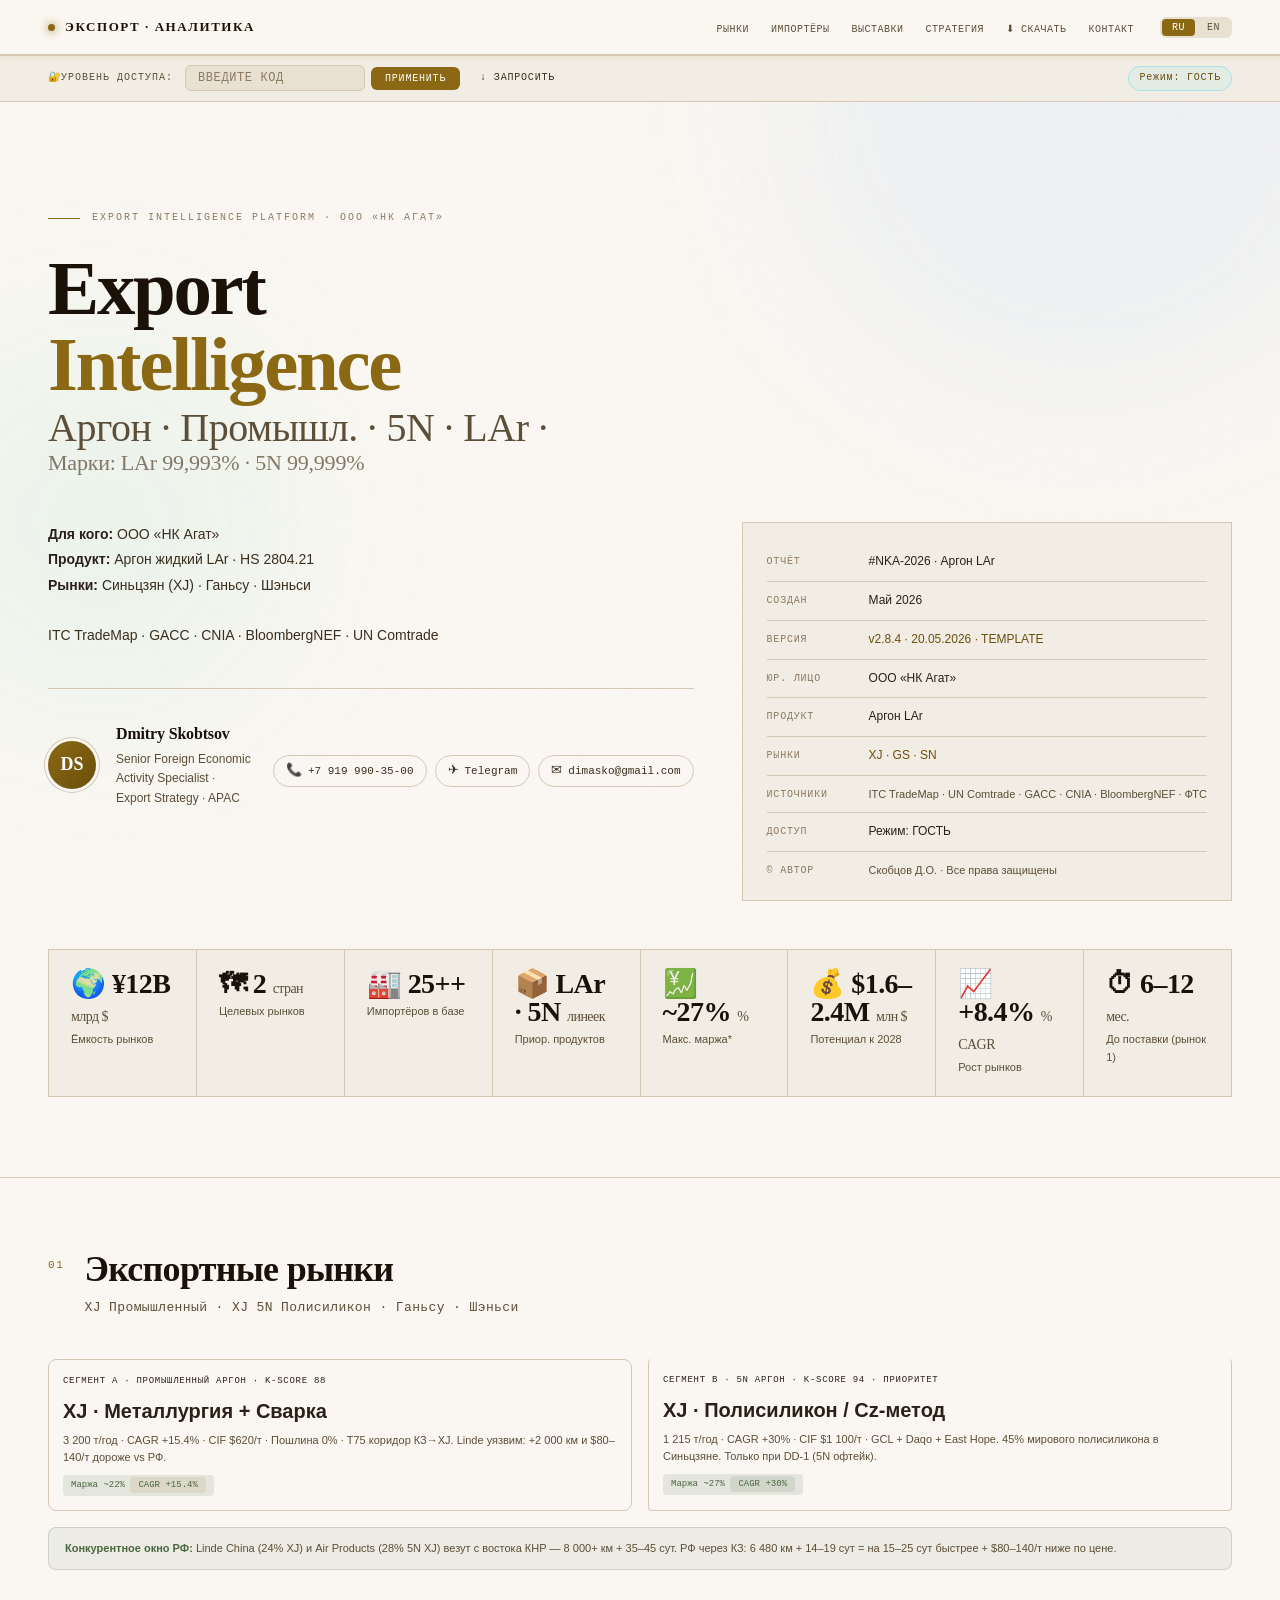
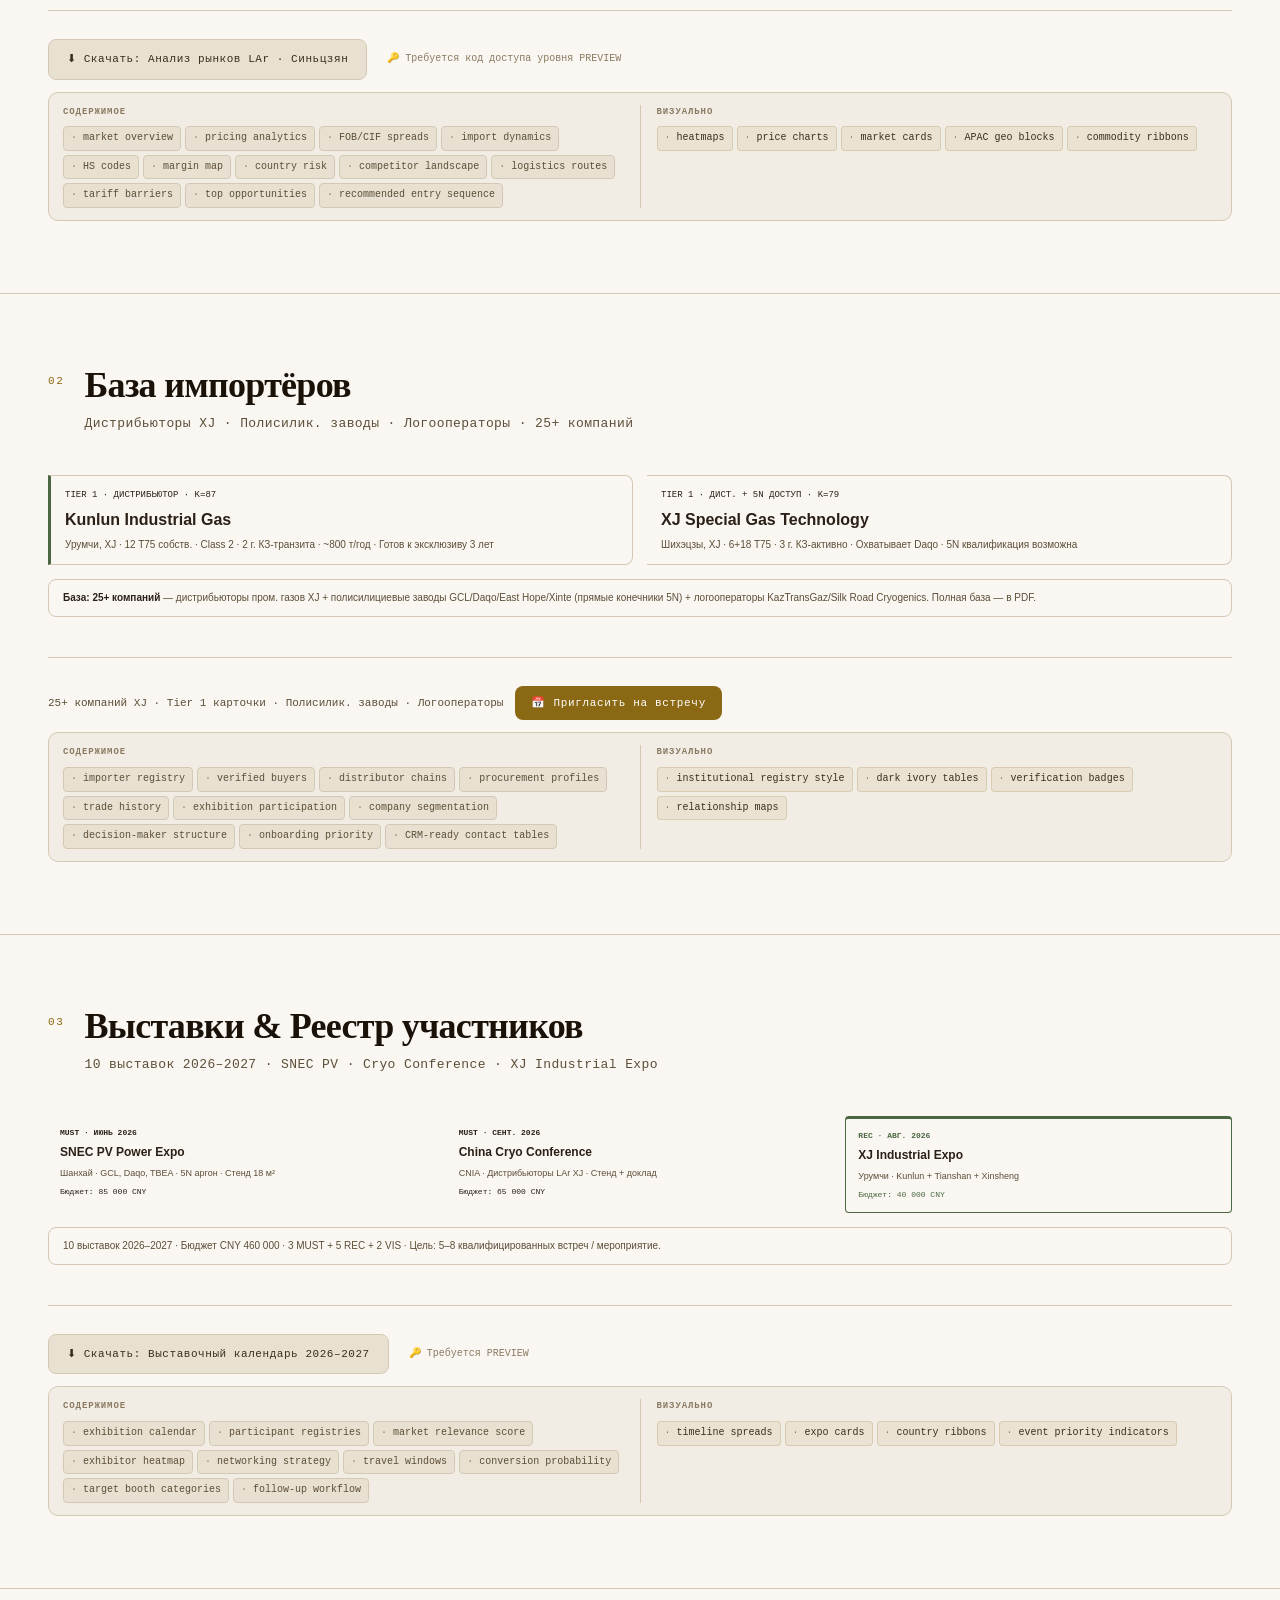
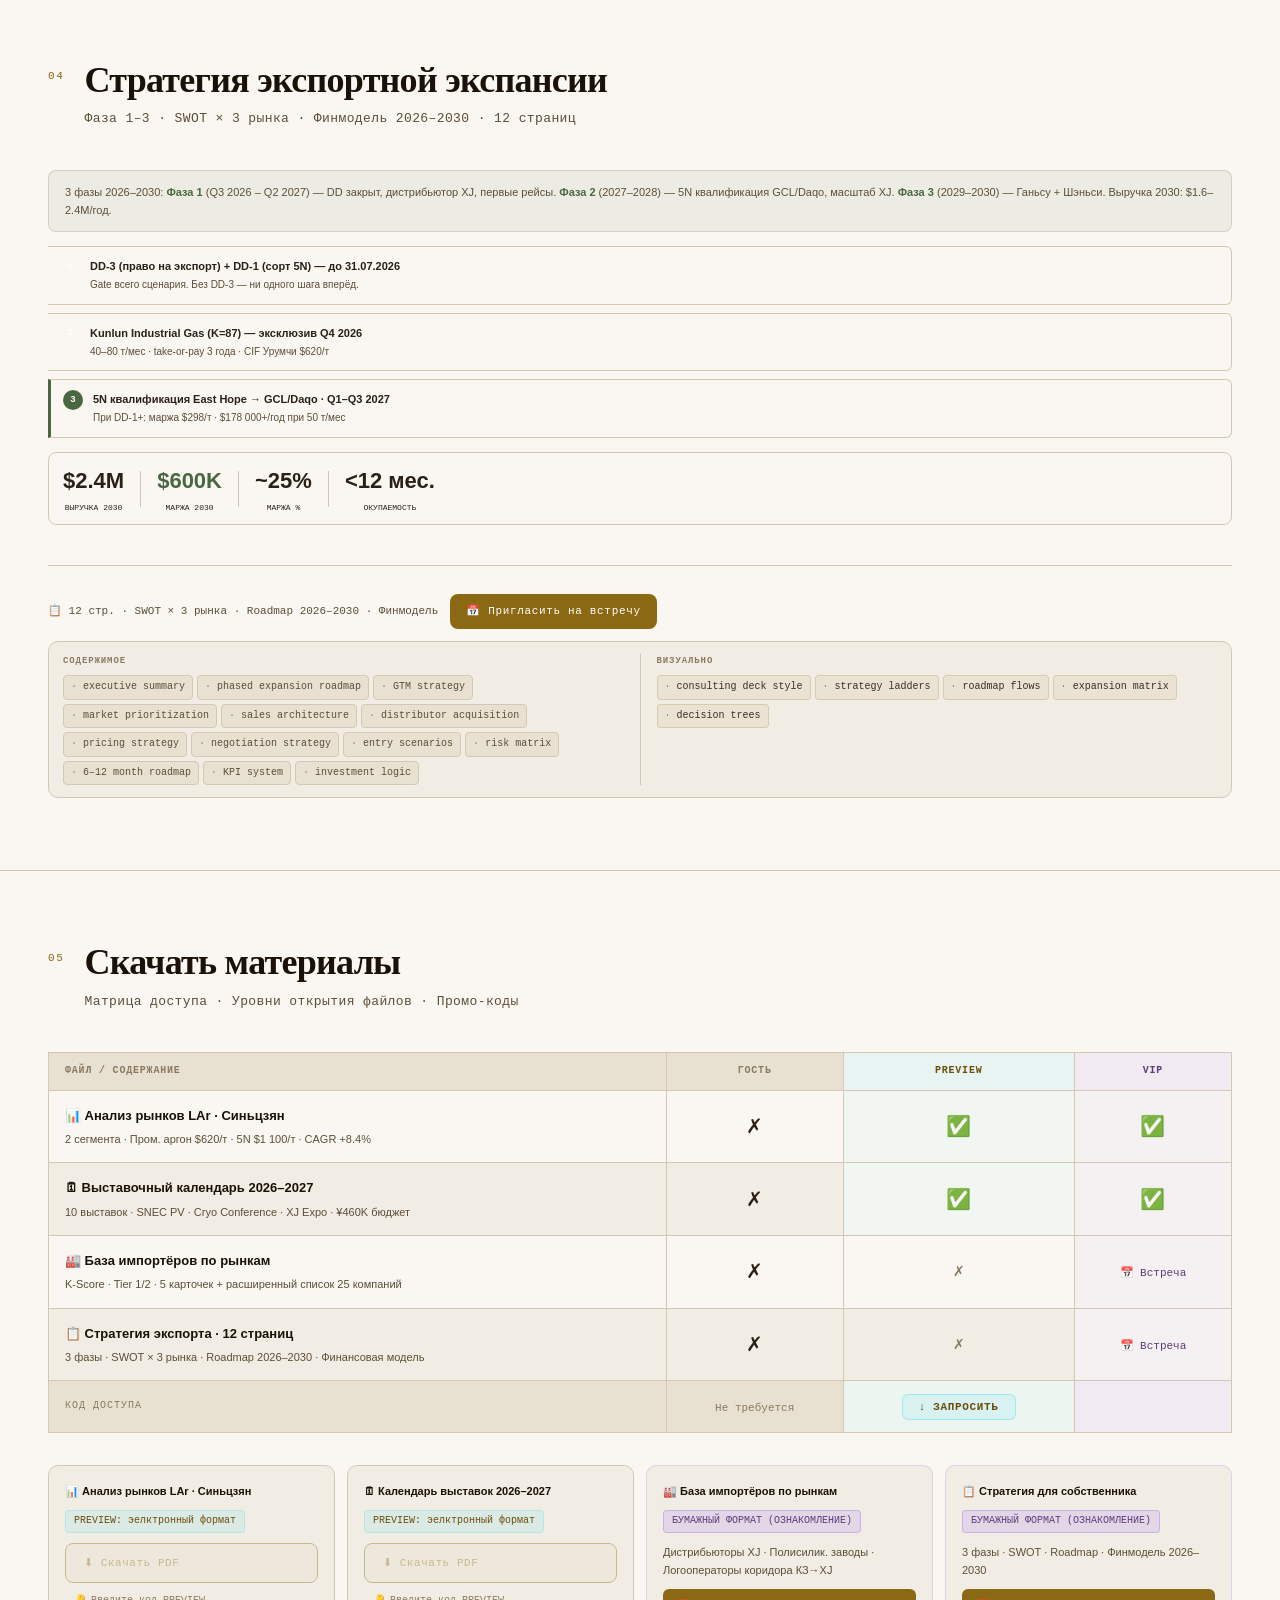
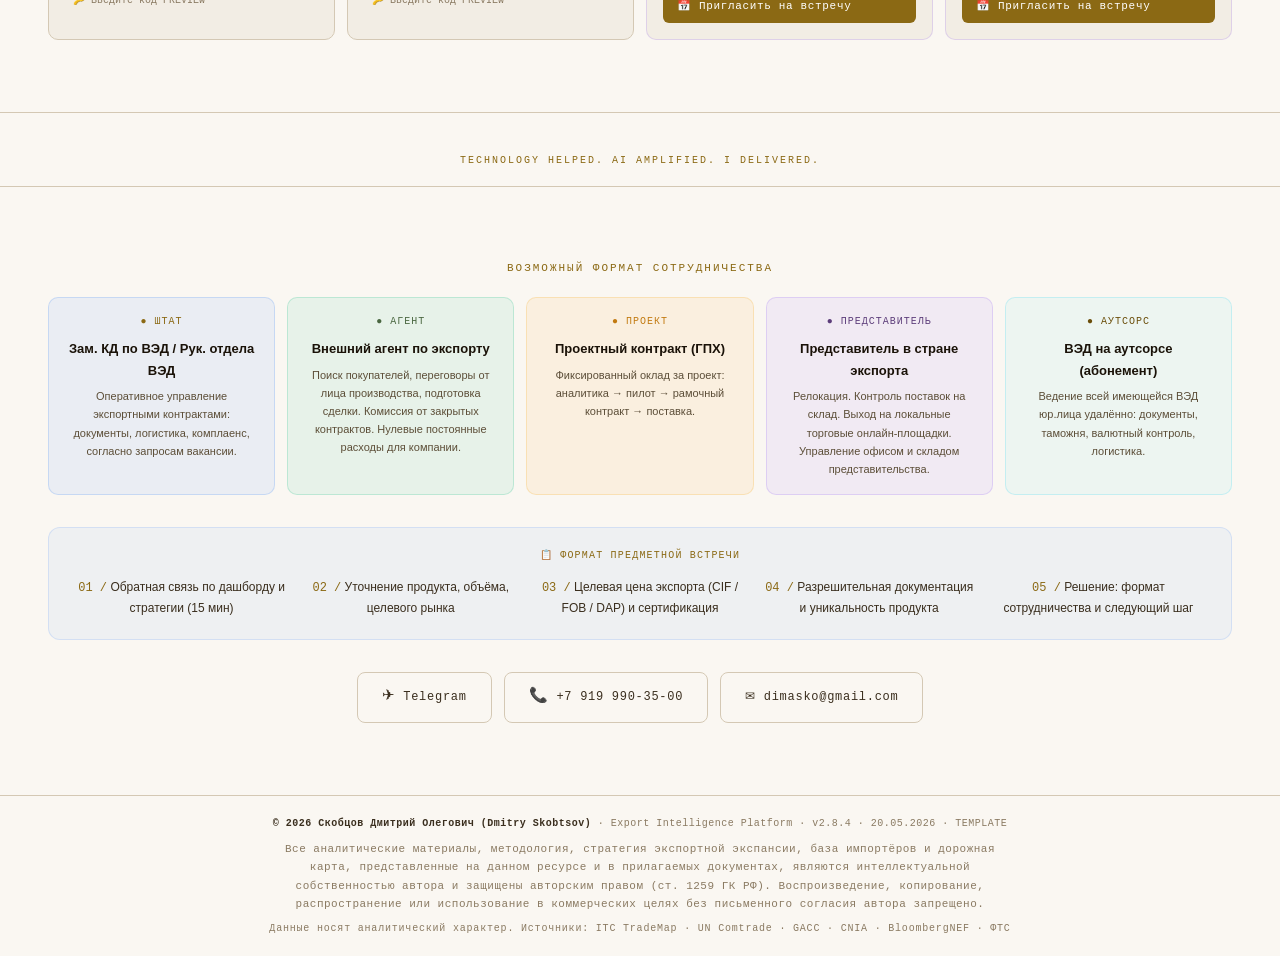
==== commit 53d83b2f: "fix v2.8.6: translate Seg A/B descriptions + competitive window text" ====
--- a/argon/index.html
+++ b/argon/index.html
@@ -1025,8 +1025,8 @@
 <div style="display:grid;grid-template-columns:1fr 1fr;gap:16px;margin-bottom:16px;">
   <div style="background:var(--ivory2);border:1px solid var(--line);border-radius:8px;padding:14px;">
     <div style="font-family:var(--font-mono);font-size:9px;color:var(--gold);text-transform:uppercase;letter-spacing:.08em;margin-bottom:6px;"><span data-ru="Сегмент A · Промышленный аргон · K-Score 88" data-en="Segment A · Industrial Argon · K-Score 88">Сегмент A · Промышленный аргон · K-Score 88</span></div>
-    <div style="font-family:var(--font-serif);font-size:20px;font-weight:700;color:var(--text);margin-bottom:4px;">XJ · Металлургия + Сварка</div>
-    <div style="font-size:11px;color:var(--dim);line-height:1.6;margin-bottom:8px;">3 200 т/год · CAGR +15.4% · CIF $620/т · Пошлина 0% · T75 коридор КЗ→XJ. Linde уязвим: +2 000 км и $80–140/т дороже vs РФ.</div>
+    <div style="font-family:var(--font-serif);font-size:20px;font-weight:700;color:var(--text);margin-bottom:4px;"><span data-ru="XJ · Металлургия + Сварка" data-en="XJ · Metallurgy + Welding">XJ · Металлургия + Сварка</span></div>
+    <div style="font-size:11px;color:var(--dim);line-height:1.6;margin-bottom:8px;"><span data-ru="3 200 т/год · CAGR +15.4% · CIF $620/т · Пошлина 0% · T75 коридор КЗ→XJ. Linde уязвим: +2 000 км и $80–140/т дороже vs РФ." data-en="3,200 t/yr · CAGR +15.4% · CIF $620/t · Duty 0% · T75 corridor KZ→XJ. Linde vulnerable: +2,000 km and $80–140/t more expensive vs Russia.">3 200 т/год · CAGR +15.4% · CIF $620/т · Пошлина 0% · T75 коридор КЗ→XJ. Linde уязвим: +2 000 км и $80–140/т дороже vs РФ.</span></div>
     <div style="display:flex;gap:8px;flex-wrap:wrap;">
       <span style="background:rgba(74,103,65,.12);color:var(--green);font-family:var(--font-mono);font-size:9px;padding:3px 8px;border-radius:4px;"><span data-ru="Маржа ~22%" data-en="Margin ~22%">Маржа ~22%</span>
       <span style="background:rgba(139,105,20,.1);color:var(--gold);font-family:var(--font-mono);font-size:9px;padding:3px 8px;border-radius:4px;">CAGR +15.4%</span>
@@ -1034,8 +1034,8 @@
   </div>
   <div style="background:var(--ivory2);border:1px solid var(--line);border-top:3px solid var(--gold);border-radius:4px;padding:14px;">
     <div style="font-family:var(--font-mono);font-size:9px;color:var(--gold);text-transform:uppercase;letter-spacing:.08em;margin-bottom:6px;"><span data-ru="Сегмент B · 5N Аргон · K-Score 94 · ПРИОРИТЕТ" data-en="Segment B · 5N Argon · K-Score 94 · PRIORITY">Сегмент B · 5N Аргон · K-Score 94 · ПРИОРИТЕТ</span></div>
-    <div style="font-family:var(--font-serif);font-size:20px;font-weight:700;color:var(--text);margin-bottom:4px;">XJ · Полисиликон / Cz-метод</div>
-    <div style="font-size:11px;color:var(--dim);line-height:1.6;margin-bottom:8px;">1 215 т/год · CAGR +30% · CIF $1 100/т · GCL + Daqo + East Hope. 45% мирового полисиликона в Синьцзяне. Только при DD-1 (5N офтейк).</div>
+    <div style="font-family:var(--font-serif);font-size:20px;font-weight:700;color:var(--text);margin-bottom:4px;"><span data-ru="XJ · Полисиликон / Cz-метод" data-en="XJ · Polysilicon / Cz-method">XJ · Полисиликон / Cz-метод</span></div>
+    <div style="font-size:11px;color:var(--dim);line-height:1.6;margin-bottom:8px;"><span data-ru="1 215 т/год · CAGR +30% · CIF $1 100/т · GCL + Daqo + East Hope. 45% мирового полисиликона в Синьцзяне. Только при DD-1 (5N офтейк)." data-en="1,215 t/yr · CAGR +30% · CIF $1,100/t · GCL + Daqo + East Hope. 45% of world polysilicon in Xinjiang. Only with DD-1 (5N offtake).">1 215 т/год · CAGR +30% · CIF $1 100/т · GCL + Daqo + East Hope. 45% мирового полисиликона в Синьцзяне. Только при DD-1 (5N офтейк).</span></div>
     <div style="display:flex;gap:8px;flex-wrap:wrap;">
       <span style="background:rgba(74,103,65,.12);color:var(--green);font-family:var(--font-mono);font-size:9px;padding:3px 8px;border-radius:4px;"><span data-ru="Маржа ~27%" data-en="Margin ~27%">Маржа ~27%</span>
       <span style="background:rgba(74,103,65,.12);color:var(--green);font-family:var(--font-mono);font-size:9px;padding:3px 8px;border-radius:4px;">CAGR +30%</span>
@@ -1043,7 +1043,7 @@
   </div>
 </div>
 <div style="background:rgba(74,103,65,.07);border:1px solid rgba(74,103,65,.2);border-radius:8px;padding:12px 16px;font-size:11px;color:var(--dim);line-height:1.6;">
-  <strong style="color:var(--green);"><span data-ru="Конкурентное окно РФ:" data-en="Russia competitive window:">Конкурентное окно РФ:</span></strong> Linde China (24% XJ) и Air Products (28% 5N XJ) везут с востока КНР — 8 000+ км + 35–45 сут. РФ через КЗ: 6 480 км + 14–19 сут = на 15–25 сут быстрее + $80–140/т ниже по цене.
+  <strong style="color:var(--green);"><span data-ru="Конкурентное окно РФ:" data-en="Russia competitive window:">Конкурентное окно РФ:</span></strong> <span data-ru="Linde China (24% XJ) и Air Products (28% 5N XJ) везут с востока КНР — 8 000+ км + 35–45 сут. РФ через КЗ: 6 480 км + 14–19 сут = на 15–25 сут быстрее + $80–140/т ниже по цене." data-en="Linde China (24% XJ) and Air Products (28% 5N XJ) ship from eastern China — 8,000+ km + 35–45 days. Russia via KZ: 6,480 km + 14–19 days = 15–25 days faster + $80–140/t lower price.">Linde China (24% XJ) и Air Products (28% 5N XJ) везут с востока КНР — 8 000+ км + 35–45 сут. РФ через КЗ: 6 480 км + 14–19 сут = на 15–25 сут быстрее + $80–140/т ниже по цене.</span>
 </div>
     <div class="download-bar">
       <a class="dl-btn" href="#" id="action-markets" onclick="downloadGated(event,'markets')" data-ru="⬇ Скачать: Анализ рынков LAr · Синьцзян" data-en="⬇ Download: LAr Market Analysis · Xinjiang">⬇ Скачать: Анализ рынков LAr · Синьцзян</a>
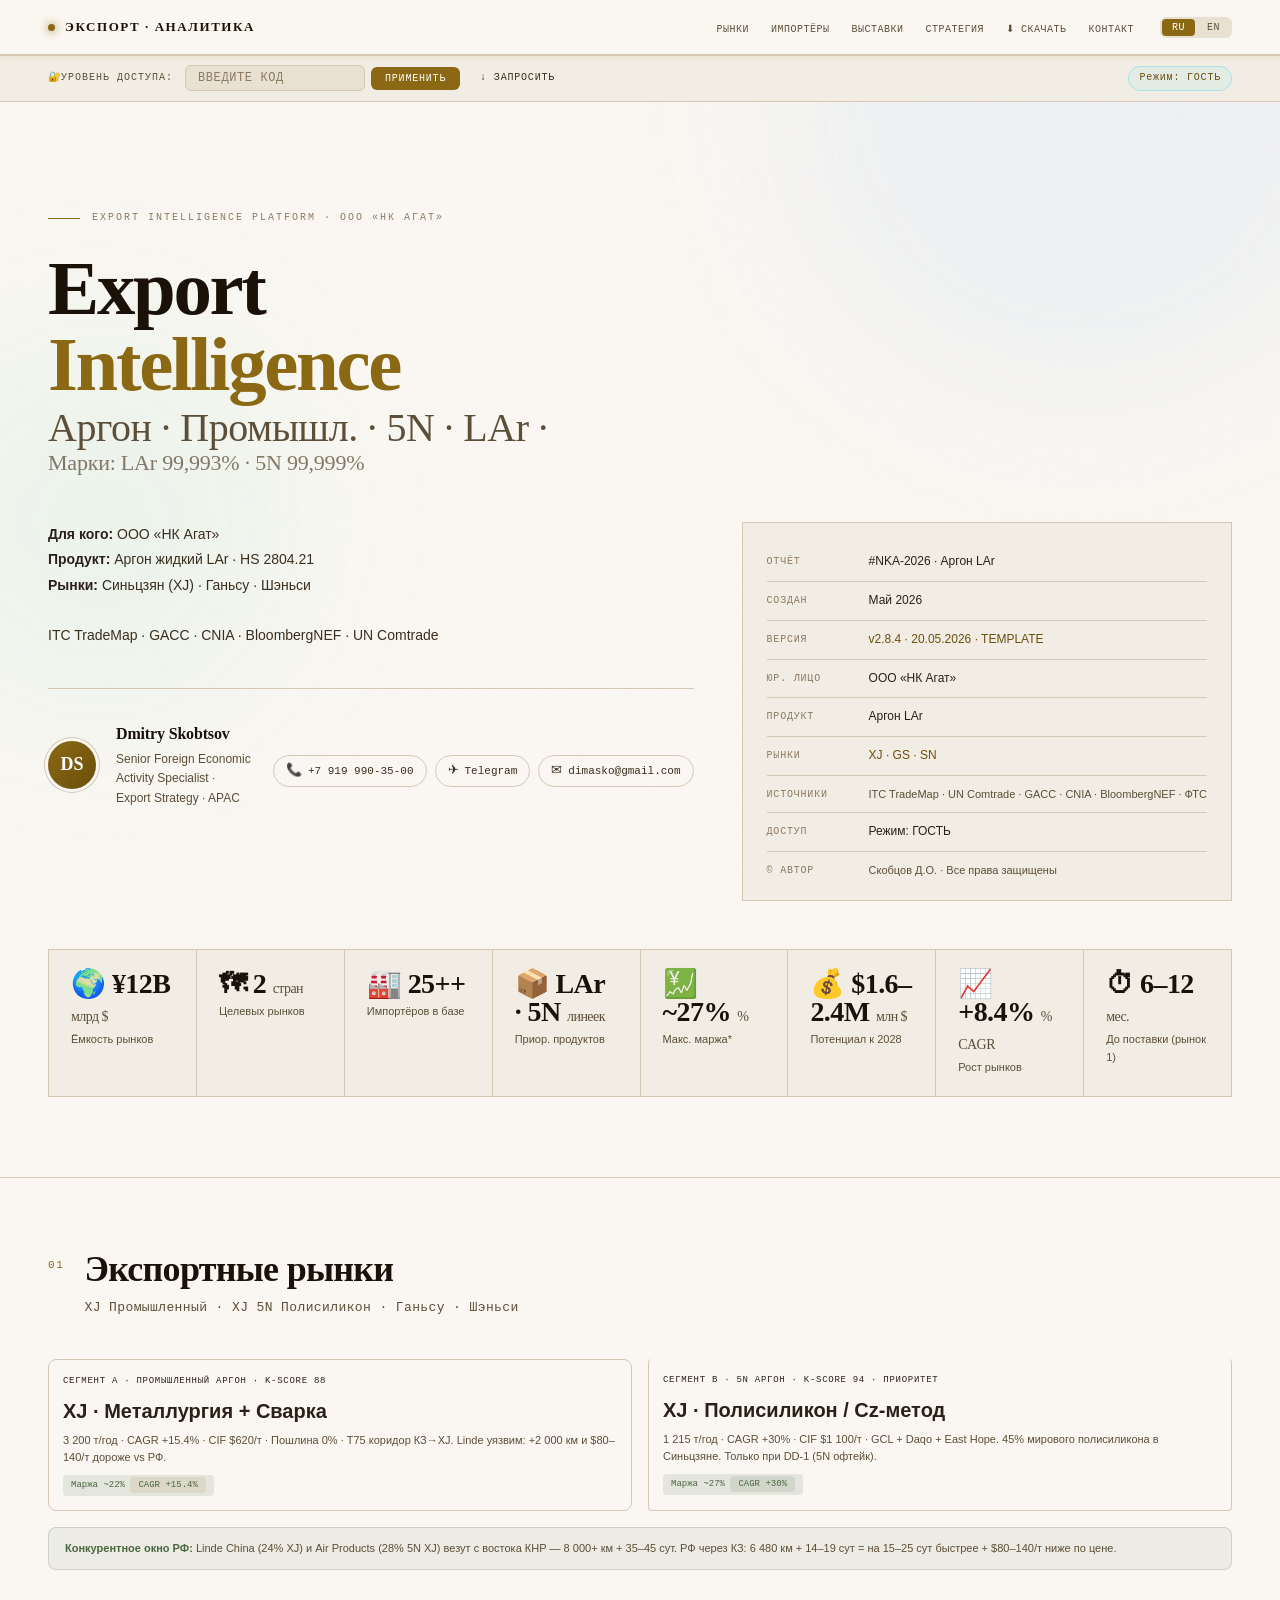
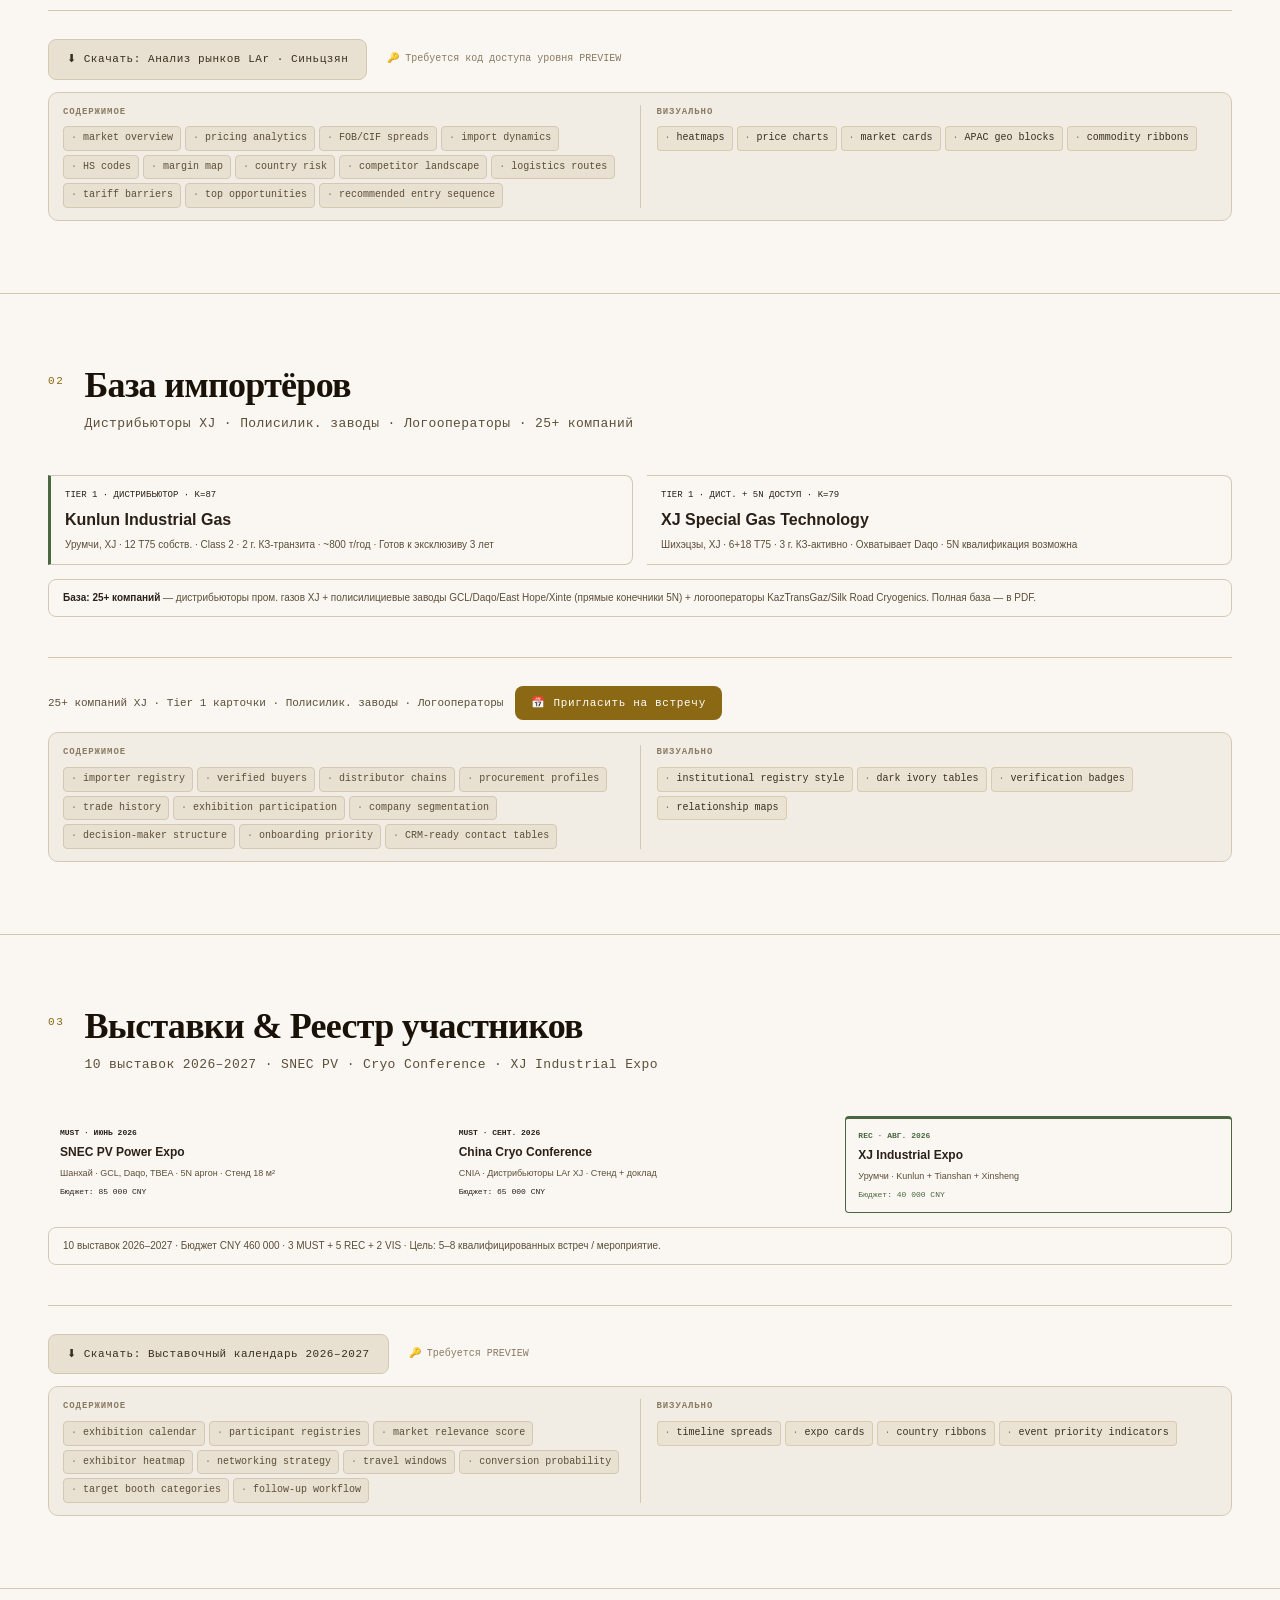
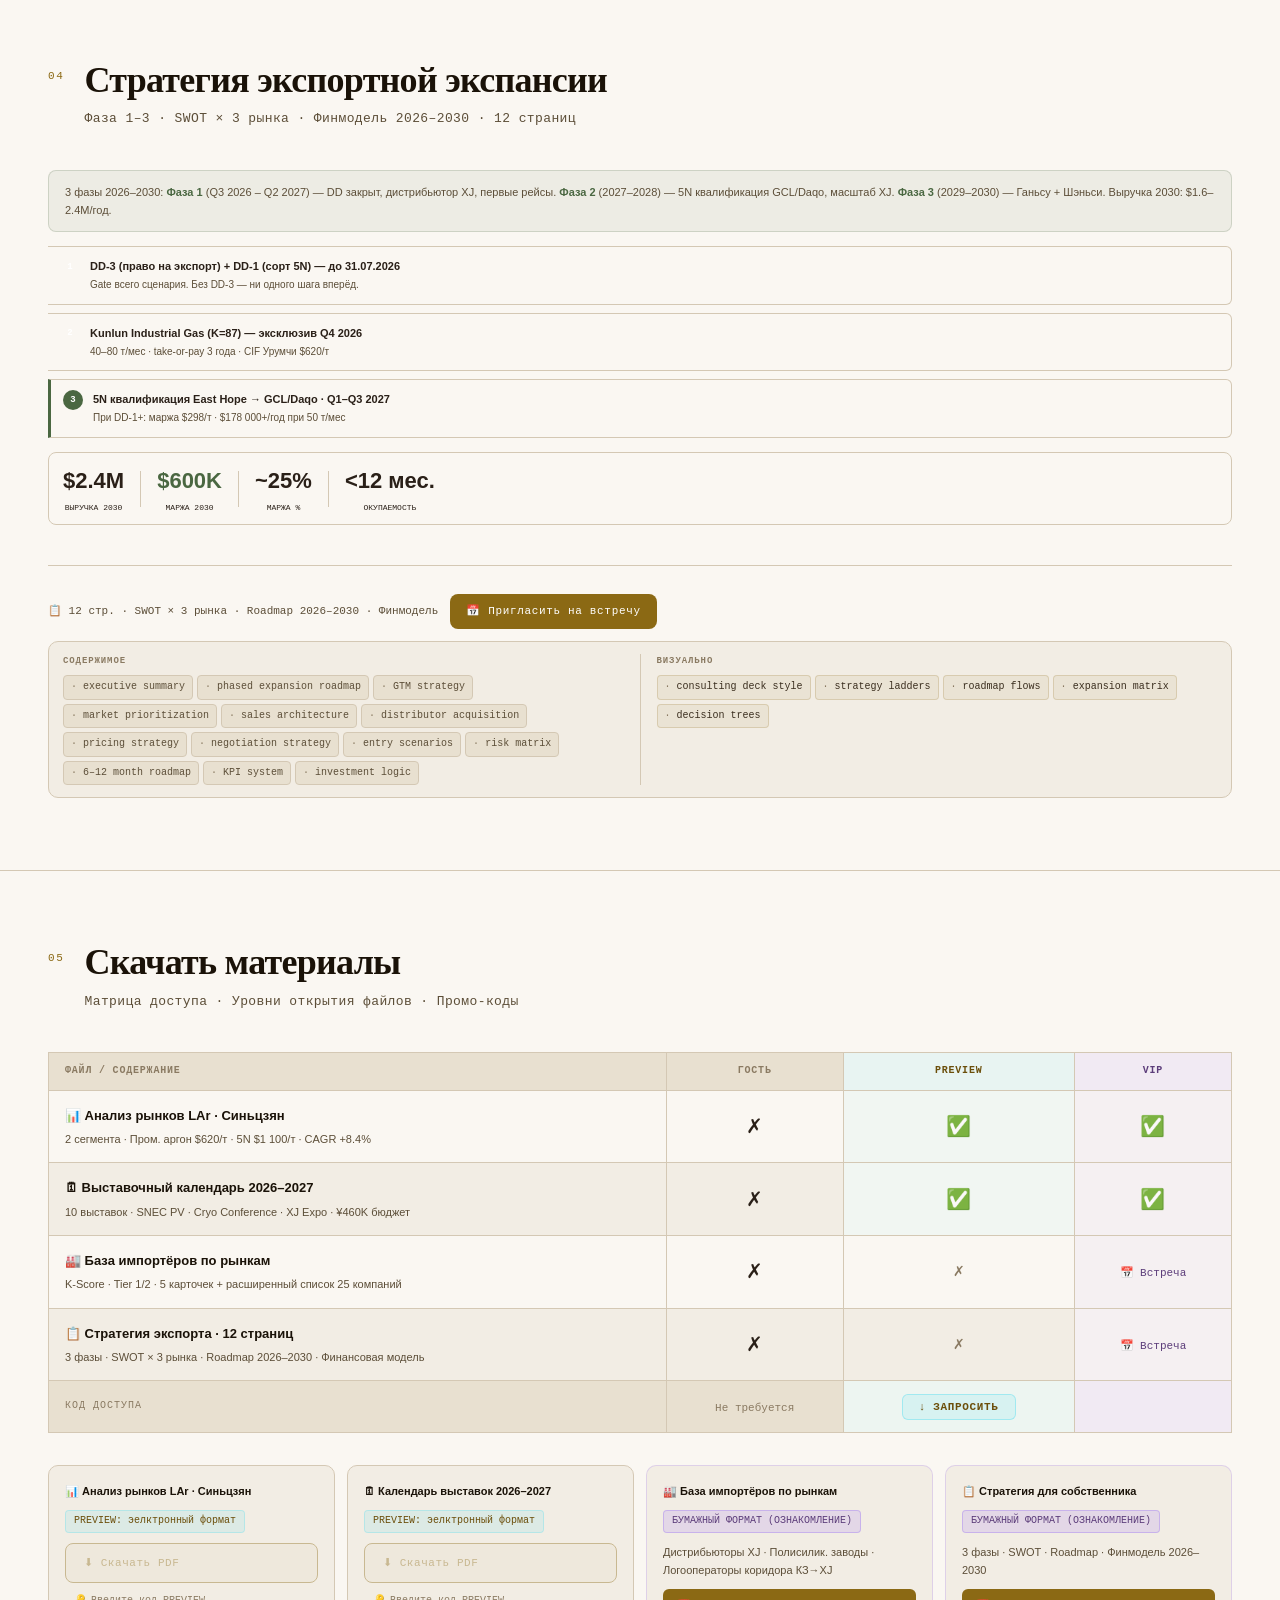
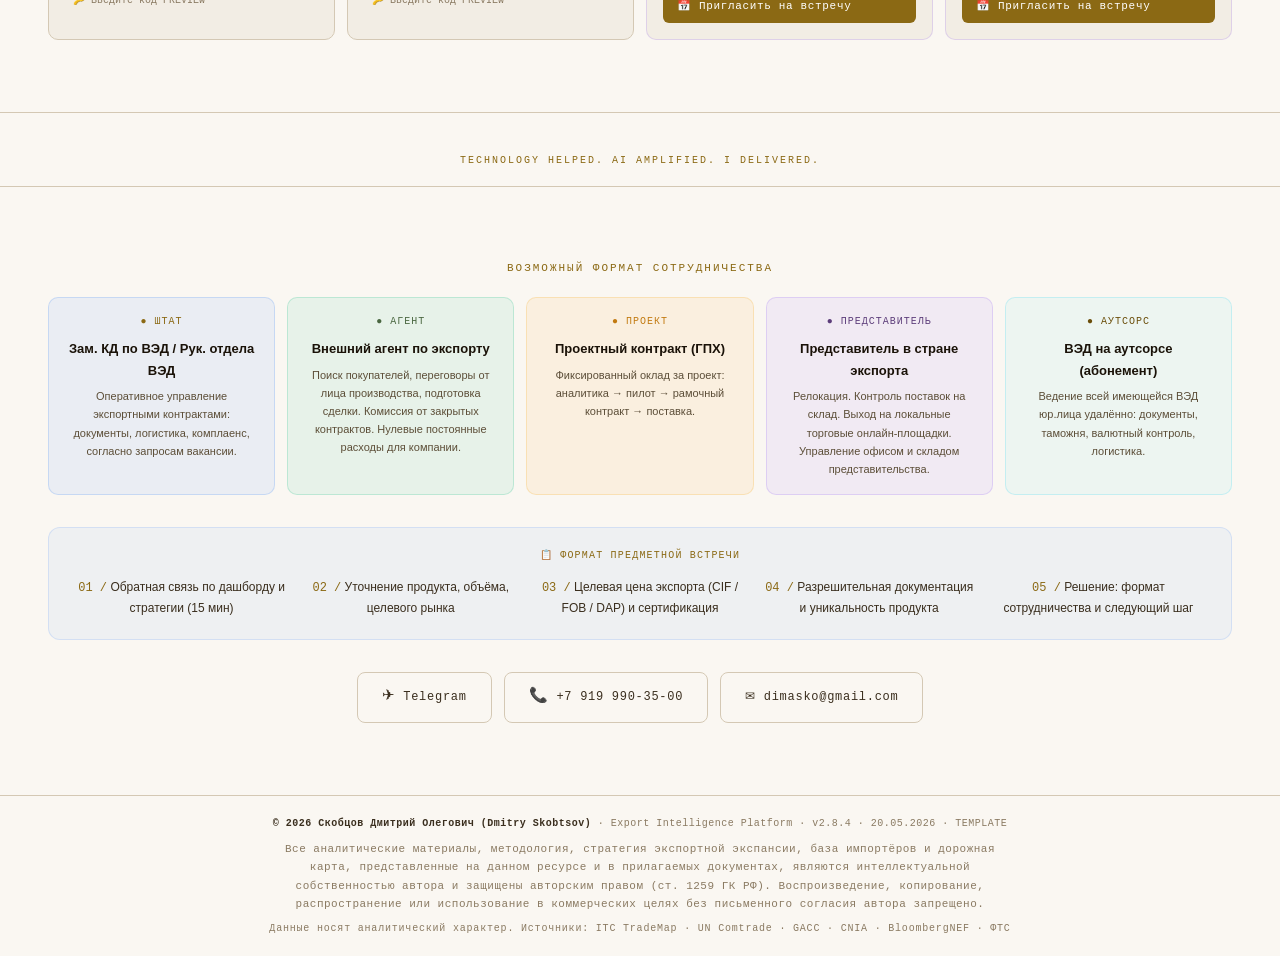
==== commit 7fcd003d: "fix v2.8.6: translate 14 more RU nodes (exhibitions, strategy, importers)" ====
--- a/argon/index.html
+++ b/argon/index.html
@@ -1082,7 +1082,7 @@
   </div>
 </div>
 <div style="background:var(--ivory2);border:1px solid var(--line);border-radius:8px;padding:10px 14px;font-size:10px;color:var(--dim);line-height:1.6;">
-  <strong style="color:var(--text);"><span data-ru="База: 25+ компаний" data-en="Database: 25+ companies">База: 25+ компаний</span></strong> — дистрибьюторы пром. газов XJ + полисилициевые заводы GCL/Daqo/East Hope/Xinte (прямые конечники 5N) + логооператоры KazTransGaz/Silk Road Cryogenics. Полная база — в PDF.
+  <strong style="color:var(--text);"><span data-ru="База: 25+ компаний" data-en="Database: 25+ companies">База: 25+ компаний</span></strong> <span data-ru="— дистрибьюторы пром. газов XJ + полисилициевые заводы GCL/Daqo/East Hope/Xinte (прямые конечники 5N) + логооператоры KazTransGaz/Silk Road Cryogenics. Полная база — в PDF." data-en="— industrial gas distributors XJ + polysilicon plants GCL/Daqo/East Hope/Xinte (direct 5N end-users) + freight operators KazTransGaz/Silk Road Cryogenics. Full database — in PDF.">— дистрибьюторы пром. газов XJ + полисилициевые заводы GCL/Daqo/East Hope/Xinte (прямые конечники 5N) + логооператоры KazTransGaz/Silk Road Cryogenics. Полная база — в PDF.</span>
 </div>
     <div class="download-bar" style="align-items:center;gap:12px">
       <div style="font-family:var(--font-mono);font-size:11px;color:var(--dim)" data-ru="25+ компаний XJ · Tier 1 карточки · Полисилик. заводы · Логооператоры" data-en="25+ XJ Companies · Tier 1 Cards · Polysilicon Plants · Freight Ops">25+ компаний XJ · Tier 1 карточки · Полисилик. заводы · Логооператоры</div>
@@ -1110,26 +1110,26 @@
     <!-- INSERT_SECTION_03_CALENDAR_HERE -->
 <div style="display:grid;grid-template-columns:1fr 1fr 1fr;gap:12px;margin-bottom:14px;">
   <div style="background:var(--ivory2);border:1px solid var(--gold);border-top:3px solid var(--gold);border-radius:4px;padding:10px 12px;">
-    <div style="font-family:var(--font-mono);font-size:8px;color:var(--gold);font-weight:700;text-transform:uppercase;margin-bottom:4px;">MUST · Июнь 2026</div>
+    <div style="font-family:var(--font-mono);font-size:8px;color:var(--gold);font-weight:700;text-transform:uppercase;margin-bottom:4px;"><span data-ru="MUST · Июнь 2026" data-en="MUST · June 2026">MUST · Июнь 2026</span></div>
     <div style="font-weight:700;font-size:12px;color:var(--text);">SNEC PV Power Expo</div>
     <div style="font-size:9px;color:var(--dim);margin-top:3px;"><span data-ru="Шанхай · GCL, Daqo, TBEA · 5N аргон · Стенд 18 м²" data-en="Shanghai · GCL, Daqo, TBEA · 5N argon · Booth 18 m²">Шанхай · GCL, Daqo, TBEA · 5N аргон · Стенд 18 м²</span></div>
     <div style="font-family:var(--font-mono);font-size:8px;color:var(--gold);margin-top:5px;"><span data-ru="Бюджет: 85 000 CNY" data-en="Budget: 85,000 CNY">Бюджет: 85 000 CNY</span></div>
   </div>
   <div style="background:var(--ivory2);border:1px solid var(--gold);border-top:3px solid var(--gold);border-radius:4px;padding:10px 12px;">
-    <div style="font-family:var(--font-mono);font-size:8px;color:var(--gold);font-weight:700;text-transform:uppercase;margin-bottom:4px;">MUST · Сент. 2026</div>
+    <div style="font-family:var(--font-mono);font-size:8px;color:var(--gold);font-weight:700;text-transform:uppercase;margin-bottom:4px;"><span data-ru="MUST · Сент. 2026" data-en="MUST · Sept. 2026">MUST · Сент. 2026</span></div>
     <div style="font-weight:700;font-size:12px;color:var(--text);">China Cryo Conference</div>
-    <div style="font-size:9px;color:var(--dim);margin-top:3px;">CNIA · Дистрибьюторы LAr XJ · Стенд + доклад</div>
+    <div style="font-size:9px;color:var(--dim);margin-top:3px;"><span data-ru="CNIA · Дистрибьюторы LAr XJ · Стенд + доклад" data-en="CNIA · LAr XJ Distributors · Booth + presentation">CNIA · Дистрибьюторы LAr XJ · Стенд + доклад</span></div>
     <div style="font-family:var(--font-mono);font-size:8px;color:var(--gold);margin-top:5px;"><span data-ru="Бюджет: 65 000 CNY" data-en="Budget: 65,000 CNY">Бюджет: 65 000 CNY</span></div>
   </div>
   <div style="background:var(--ivory2);border:1px solid var(--green);border-top:3px solid var(--green);border-radius:4px;padding:10px 12px;">
-    <div style="font-family:var(--font-mono);font-size:8px;color:var(--green);font-weight:700;text-transform:uppercase;margin-bottom:4px;">REC · Авг. 2026</div>
+    <div style="font-family:var(--font-mono);font-size:8px;color:var(--green);font-weight:700;text-transform:uppercase;margin-bottom:4px;"><span data-ru="REC · Авг. 2026" data-en="REC · Aug. 2026">REC · Авг. 2026</span></div>
     <div style="font-weight:700;font-size:12px;color:var(--text);">XJ Industrial Expo</div>
     <div style="font-size:9px;color:var(--dim);margin-top:3px;"><span data-ru="Урумчи · Kunlun + Tianshan + Xinsheng" data-en="Urumqi · Kunlun + Tianshan + Xinsheng">Урумчи · Kunlun + Tianshan + Xinsheng</span></div>
     <div style="font-family:var(--font-mono);font-size:8px;color:var(--green);margin-top:5px;"><span data-ru="Бюджет: 40 000 CNY" data-en="Budget: 40,000 CNY">Бюджет: 40 000 CNY</span></div>
   </div>
 </div>
 <div style="background:var(--ivory2);border:1px solid var(--line);border-radius:8px;padding:10px 14px;font-size:10px;color:var(--dim);">
-  10 выставок 2026–2027 · Бюджет CNY 460 000 · 3 MUST + 5 REC + 2 VIS · Цель: 5–8 квалифицированных встреч / мероприятие.
+  <span data-ru="10 выставок 2026–2027 · Бюджет CNY 460 000 · 3 MUST + 5 REC + 2 VIS · Цель: 5–8 квалифицированных встреч / мероприятие." data-en="10 exhibitions 2026–2027 · Budget CNY 460,000 · 3 MUST + 5 REC + 2 VIS · Target: 5–8 qualified meetings / event.">10 выставок 2026–2027 · Бюджет CNY 460 000 · 3 MUST + 5 REC + 2 VIS · Цель: 5–8 квалифицированных встреч / мероприятие.</span>
 </div>
     <div class="download-bar">
       <a class="dl-btn" href="#" id="action-calendar" onclick="downloadGated(event,'calendar')" data-ru="⬇ Скачать: Выставочный календарь 2026–2027" data-en="⬇ Download: Exhibition Calendar 2026–2027">⬇ Скачать: Выставочный календарь 2026–2027</a>
@@ -1159,20 +1159,20 @@
          Удалить этот комментарий после вставки. ═══ -->
     <!-- INSERT_SECTION_04_STRATEGY_HERE -->
 <div style="background:rgba(74,103,65,.07);border:1px solid rgba(74,103,65,.2);border-radius:8px;padding:12px 16px;margin-bottom:14px;font-size:11px;color:var(--dim);line-height:1.65;">
-  3 фазы 2026–2030: <strong style="color:var(--green);"><span data-ru="Фаза 1" data-en="Phase 1">Фаза 1</span></strong> (Q3 2026 – Q2 2027) — DD закрыт, дистрибьютор XJ, первые рейсы. <strong style="color:var(--green);"><span data-ru="Фаза 2" data-en="Phase 2">Фаза 2</span></strong> (2027–2028) — 5N квалификация GCL/Daqo, масштаб XJ. <strong style="color:var(--green);"><span data-ru="Фаза 3" data-en="Phase 3">Фаза 3</span></strong> (2029–2030) — Ганьсу + Шэньси. Выручка 2030: $1.6–2.4M/год.
+  3 фазы 2026–2030: <strong style="color:var(--green);"><span data-ru="Фаза 1" data-en="Phase 1">Фаза 1</span></strong> (<span data-ru="Q3 2026 – Q2 2027) — DD закрыт, дистрибьютор XJ, первые рейсы." data-en="Q3 2026 – Q2 2027) — DD closed, XJ distributor, first shipments.">Q3 2026 – Q2 2027) — DD закрыт, дистрибьютор XJ, первые рейсы.</span> <strong style="color:var(--green);"><span data-ru="Фаза 2" data-en="Phase 2">Фаза 2</span></strong> (<span data-ru="2027–2028) — 5N квалификация GCL/Daqo, масштаб XJ." data-en="2027–2028) — 5N qualification GCL/Daqo, XJ scale-up.">2027–2028) — 5N квалификация GCL/Daqo, масштаб XJ.</span> <strong style="color:var(--green);"><span data-ru="Фаза 3" data-en="Phase 3">Фаза 3</span></strong> (<span data-ru="2029–2030) — Ганьсу + Шэньси. Выручка 2030: $1.6–2.4M/год." data-en="2029–2030) — Gansu + Shaanxi. Revenue 2030: $1.6–2.4M/yr.">2029–2030) — Ганьсу + Шэньси. Выручка 2030: $1.6–2.4M/год.</span>
 </div>
 <div style="display:flex;flex-direction:column;gap:8px;margin-bottom:14px;">
   <div style="display:flex;align-items:flex-start;gap:10px;padding:10px 12px;background:var(--ivory2);border:1px solid var(--line);border-left:3px solid var(--gold);border-radius:0 6px 6px 0;">
     <div style="width:20px;height:20px;min-width:20px;border-radius:50%;background:var(--gold);display:flex;align-items:center;justify-content:center;font-family:var(--font-mono);font-size:9px;font-weight:700;color:#fff;">1</div>
-    <div><div style="font-weight:700;font-size:11px;color:var(--text);">DD-3 (право на экспорт) + DD-1 (сорт 5N) — до 31.07.2026</div><div style="font-size:10px;color:var(--dim);margin-top:2px;">Gate всего сценария. Без DD-3 — ни одного шага вперёд.</div></div>
+    <div><div style="font-weight:700;font-size:11px;color:var(--text);"><span data-ru="DD-3 (право на экспорт) + DD-1 (сорт 5N) — до 31.07.2026" data-en="DD-3 (export right) + DD-1 (5N grade) — by 31.07.2026">DD-3 (право на экспорт) + DD-1 (сорт 5N) — до 31.07.2026</span></div><div style="font-size:10px;color:var(--dim);margin-top:2px;"><span data-ru="Gate всего сценария. Без DD-3 — ни одного шага вперёд." data-en="Gate for the entire scenario. Without DD-3 — not a single step forward.">Gate всего сценария. Без DD-3 — ни одного шага вперёд.</span></div></div>
   </div>
   <div style="display:flex;align-items:flex-start;gap:10px;padding:10px 12px;background:var(--ivory2);border:1px solid var(--line);border-left:3px solid var(--gold);border-radius:0 6px 6px 0;">
     <div style="width:20px;height:20px;min-width:20px;border-radius:50%;background:var(--gold);display:flex;align-items:center;justify-content:center;font-family:var(--font-mono);font-size:9px;font-weight:700;color:#fff;">2</div>
-    <div><div style="font-weight:700;font-size:11px;color:var(--text);">Kunlun Industrial Gas (K=87) — эксклюзив Q4 2026</div><div style="font-size:10px;color:var(--dim);margin-top:2px;">40–80 т/мес · take-or-pay 3 года · CIF Урумчи $620/т</div></div>
+    <div><div style="font-weight:700;font-size:11px;color:var(--text);"><span data-ru="Kunlun Industrial Gas (K=87) — эксклюзив Q4 2026" data-en="Kunlun Industrial Gas (K=87) — exclusive Q4 2026">Kunlun Industrial Gas (K=87) — эксклюзив Q4 2026</span></div><div style="font-size:10px;color:var(--dim);margin-top:2px;"><span data-ru="40–80 т/мес · take-or-pay 3 года · CIF Урумчи $620/т" data-en="40–80 t/mo · take-or-pay 3 years · CIF Urumqi $620/t">40–80 т/мес · take-or-pay 3 года · CIF Урумчи $620/т</span></div></div>
   </div>
   <div style="display:flex;align-items:flex-start;gap:10px;padding:10px 12px;background:var(--ivory2);border:1px solid var(--line);border-left:3px solid var(--green);border-radius:0 6px 6px 0;">
     <div style="width:20px;height:20px;min-width:20px;border-radius:50%;background:var(--green);display:flex;align-items:center;justify-content:center;font-family:var(--font-mono);font-size:9px;font-weight:700;color:#fff;">3</div>
-    <div><div style="font-weight:700;font-size:11px;color:var(--text);">5N квалификация East Hope → GCL/Daqo · Q1–Q3 2027</div><div style="font-size:10px;color:var(--dim);margin-top:2px;"><span data-ru="При DD-1+: маржа $298/т · $178 000+/год при 50 т/мес" data-en="With DD-1+: margin $298/t · $178,000+/yr at 50 t/mo">При DD-1+: маржа $298/т · $178 000+/год при 50 т/мес</span></div></div>
+    <div><div style="font-weight:700;font-size:11px;color:var(--text);"><span data-ru="5N квалификация East Hope → GCL/Daqo · Q1–Q3 2027" data-en="5N qualification East Hope → GCL/Daqo · Q1–Q3 2027">5N квалификация East Hope → GCL/Daqo · Q1–Q3 2027</span></div><div style="font-size:10px;color:var(--dim);margin-top:2px;"><span data-ru="При DD-1+: маржа $298/т · $178 000+/год при 50 т/мес" data-en="With DD-1+: margin $298/t · $178,000+/yr at 50 t/mo">При DD-1+: маржа $298/т · $178 000+/год при 50 т/мес</span></div></div>
   </div>
 </div>
 <div style="background:var(--ivory2);border:1px solid var(--line);border-radius:8px;padding:10px 14px;display:flex;gap:16px;flex-wrap:wrap;align-items:center;">
